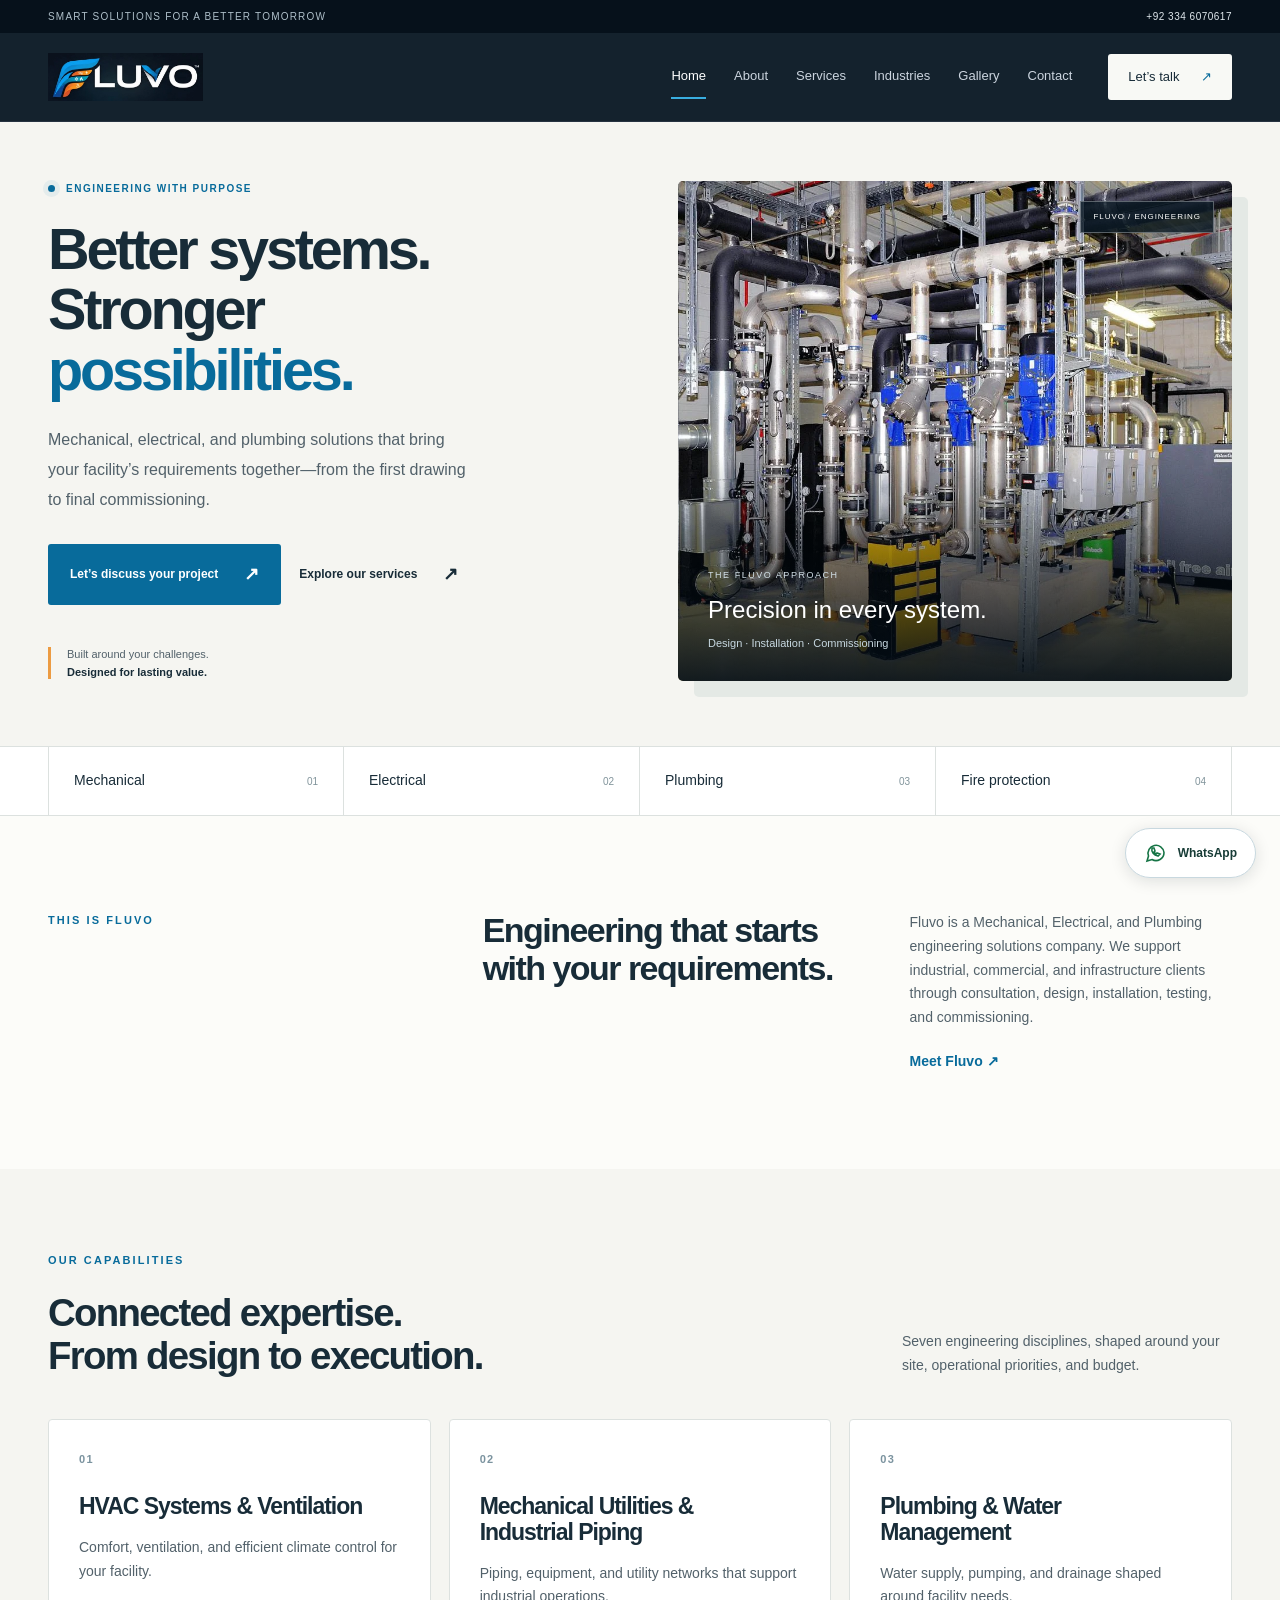
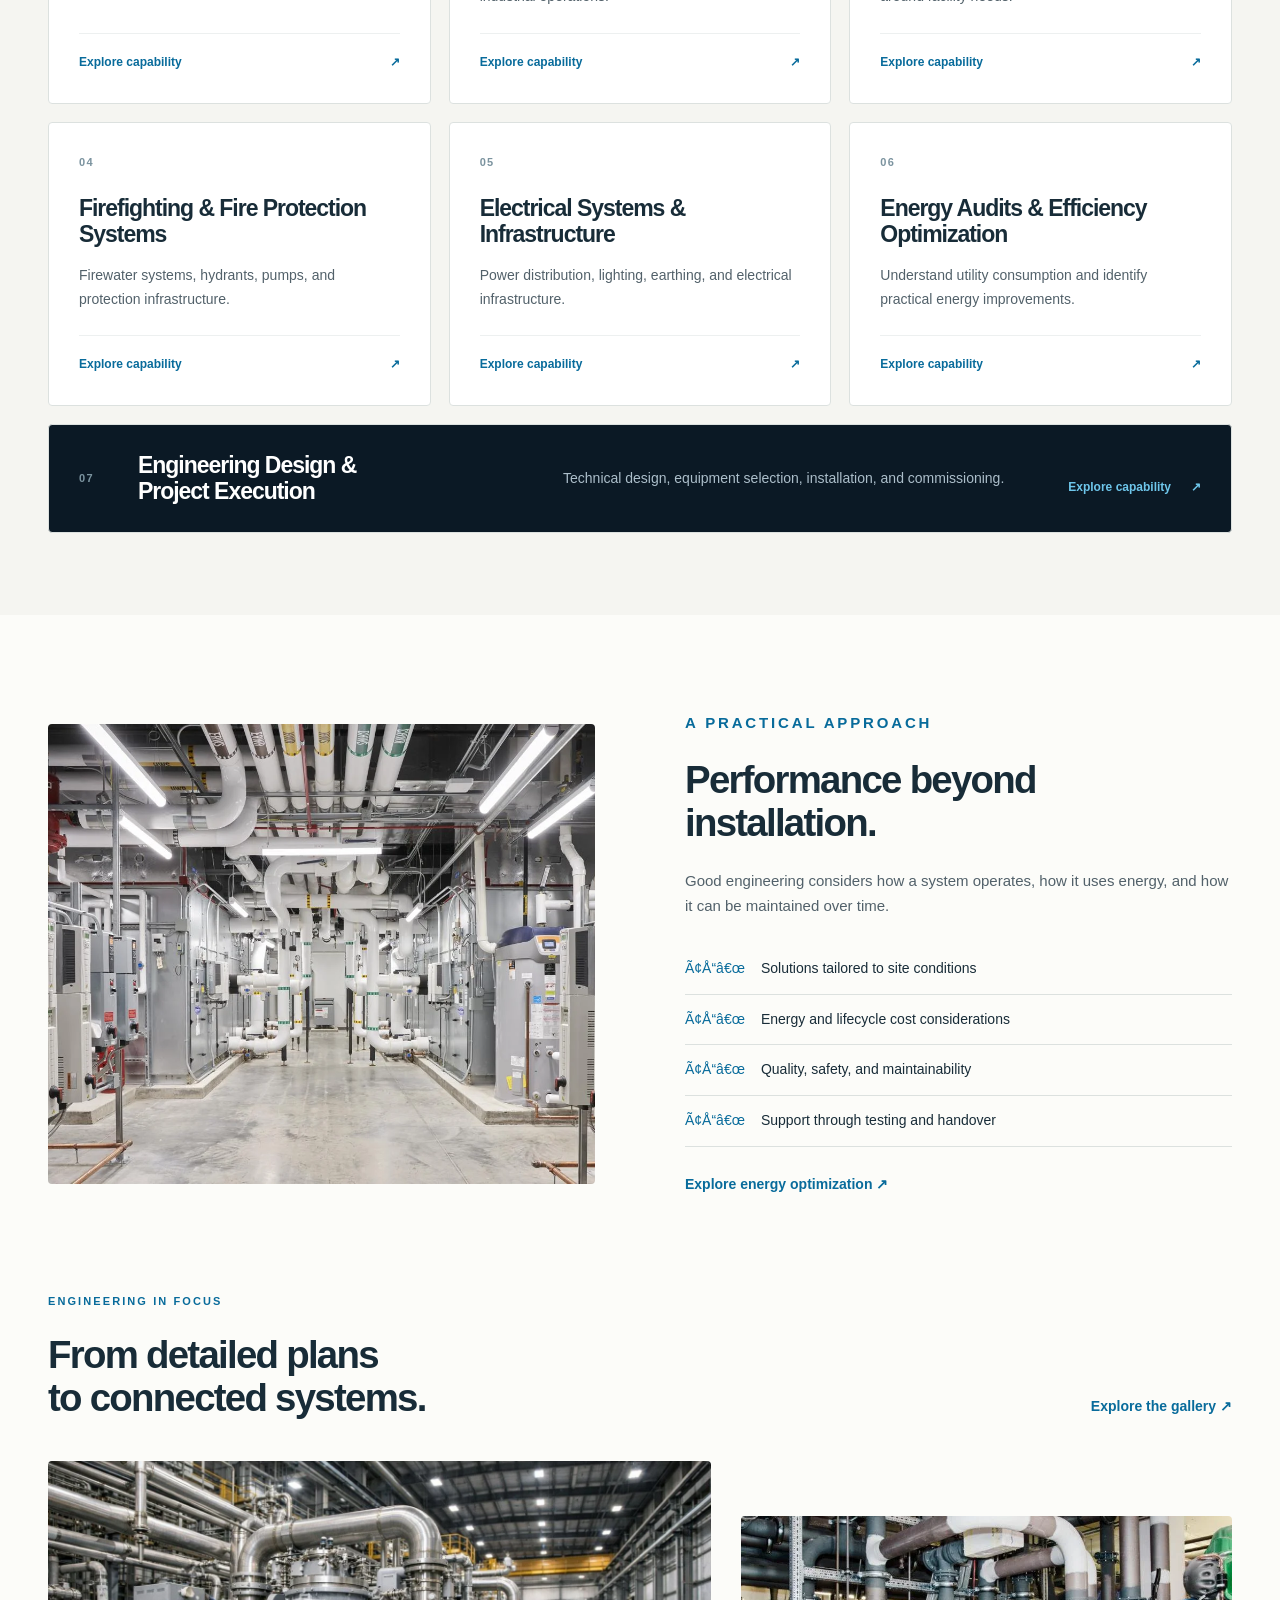
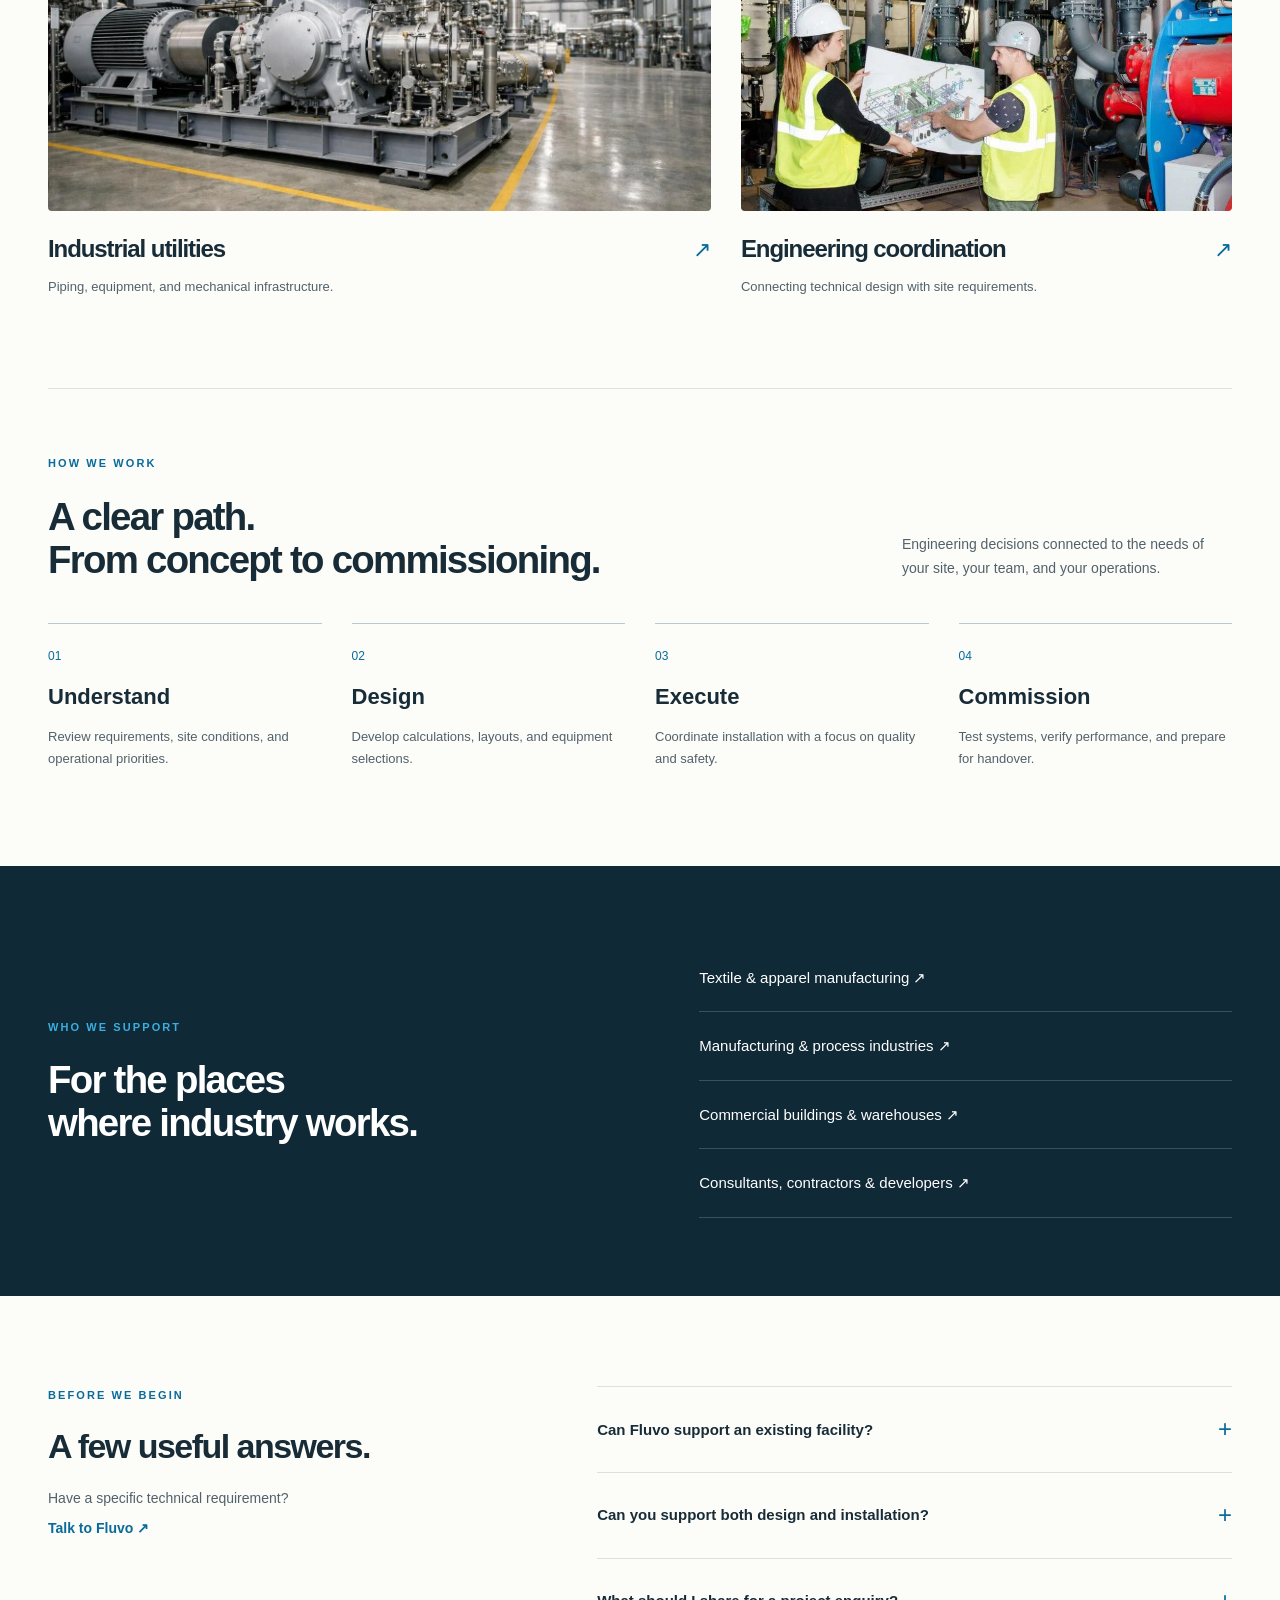
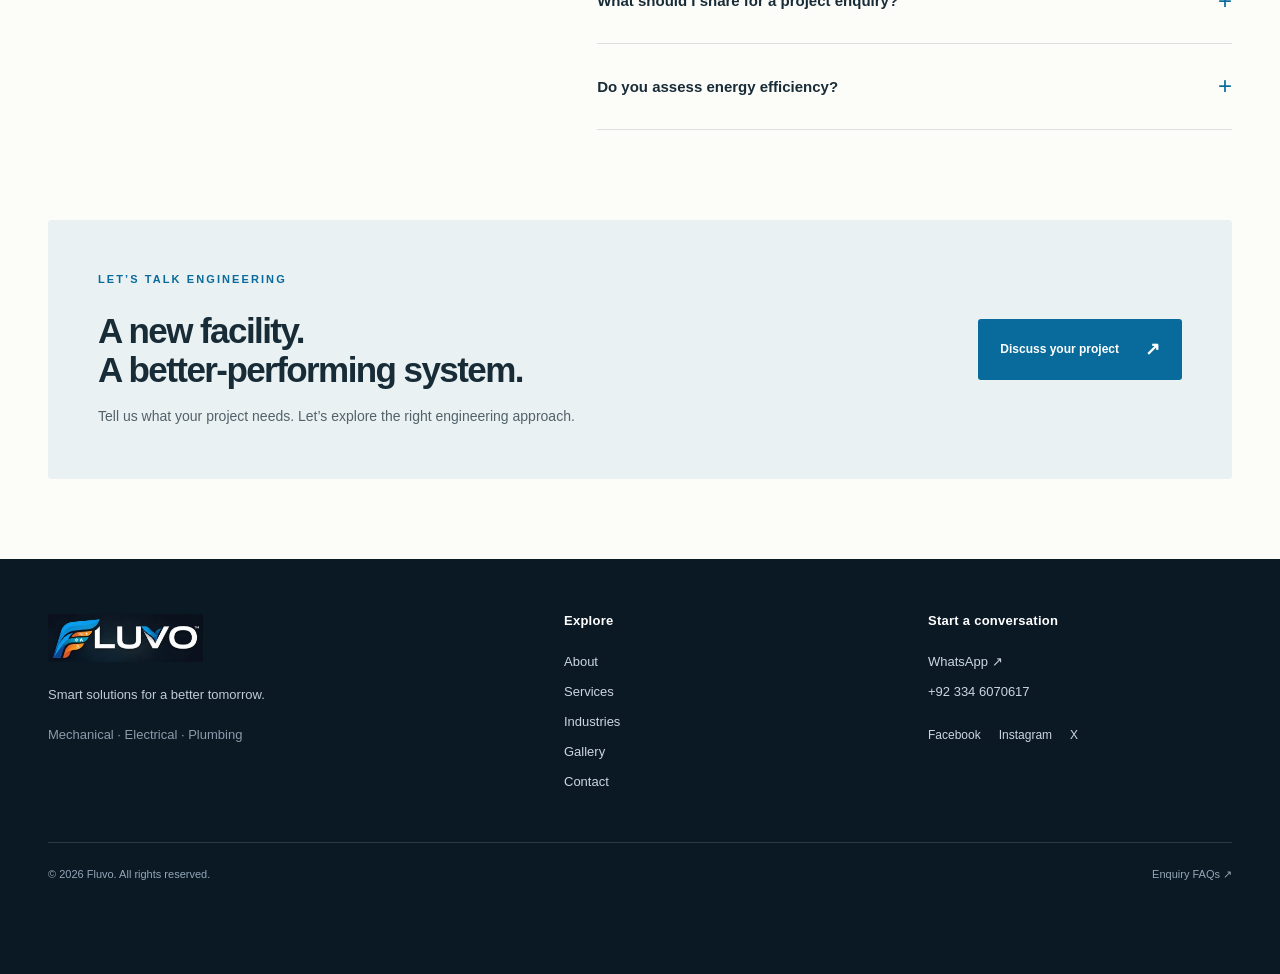
==== index.html @ 6ae291e4 "Add complete responsive Fluvo engineering website" ====
<!doctype html>
<html lang="en"><head><meta charset="utf-8"><meta name="viewport" content="width=device-width, initial-scale=1"><title>Fluvo | MEP Engineering & Energy Solutions</title><meta name="description" content="Fluvo provides HVAC, mechanical, electrical, plumbing, fire protection and energy efficiency engineering for industrial and commercial projects."><meta name="theme-color" content="#091522"><meta property="og:title" content="Fluvo | MEP Engineering & Energy Solutions"><meta property="og:description" content="Fluvo provides HVAC, mechanical, electrical, plumbing, fire protection and energy efficiency engineering for industrial and commercial projects."><meta property="og:type" content="website"><meta property="og:site_name" content="Fluvo"><link rel="icon" href="assets/images/favicon.png"><link rel="stylesheet" href="css/style.css"><link rel="stylesheet" href="css/premium.css"><script src="js/main.js" defer></script></head>
<body><a class="skip" href="#main">Skip to content</a><div class="topline"><div class="wrap"><span>SMART SOLUTIONS FOR A BETTER TOMORROW</span><a href="tel:+923346070617">+92 334 6070617</a></div></div><header class="site-header"><div class="nav-wrap wrap"><a class="brand" href="index.html" aria-label="Fluvo home"><img src="assets/images/fluvo-logo.webp" alt="Fluvo" width="602" height="186"></a><button class="menu-toggle" aria-expanded="false" aria-controls="navigation" hidden>Menu <span aria-hidden="true">☰</span></button><nav id="navigation" aria-label="Main navigation"><a href="index.html" aria-current="page">Home</a><a href="about.html">About</a><a href="services.html">Services</a><a href="industries.html">Industries</a><a href="projects.html">Gallery</a><a href="contact.html">Contact</a></nav><a class="nav-contact" href="https://wa.me/923346070617?text=Hello%20Fluvo%2C%20I%20would%20like%20to%20discuss%20an%20engineering%20project.">Let’s talk <span aria-hidden="true">↗</span></a></div></header>
<main id="main" tabindex="-1">
<section class="hero"><div class="wrap hero-grid"><div class="hero-copy"><p class="eyebrow"><span class="status-dot"></span> ENGINEERING WITH PURPOSE</p><h1>Better systems.<br>Stronger <em>possibilities.</em></h1><p>Mechanical, electrical, and plumbing solutions that bring your facility’s requirements together—from the first drawing to final commissioning.</p><div class="actions"><a class="button " href="contact.html">Let’s discuss your project <span aria-hidden="true">↗</span></a><a class="button secondary" href="services.html">Explore our services <span aria-hidden="true">↗</span></a></div><div class="hero-note"><span class="hero-note-line"></span><p>Built around your challenges.<br><strong>Designed for lasting value.</strong></p></div></div><figure class="hero-image"><img src="assets/images/utility-installation.webp" alt="Mechanical utility installation with insulated piping and equipment" width="1353" height="860" fetchpriority="high"><figcaption><span>THE FLUVO APPROACH</span><strong>Precision in every system.</strong><p>Design · Installation · Commissioning</p></figcaption><div class="image-index" aria-hidden="true">FLUVO / ENGINEERING</div></figure></div></section>
<section class="discipline-strip" aria-label="Core engineering disciplines"><div class="wrap"><span>Mechanical <b>01</b></span><span>Electrical <b>02</b></span><span>Plumbing <b>03</b></span><span>Fire protection <b>04</b></span></div></section>
<section class="intro-section wrap"><p class="eyebrow">THIS IS FLUVO</p><div><h2>Engineering that starts<br>with your requirements.</h2><p>Fluvo is a Mechanical, Electrical, and Plumbing engineering solutions company. We support industrial, commercial, and infrastructure clients through consultation, design, installation, testing, and commissioning.</p><a class="text-link" href="about.html">Meet Fluvo <span aria-hidden="true">↗</span></a></div></section>
<section class="services-section"><div class="wrap"><div class="section-top"><div><p class="eyebrow">OUR CAPABILITIES</p><h2>Connected expertise.<br>From design to execution.</h2></div><p>Seven engineering disciplines, shaped around your site, operational priorities, and budget.</p></div><div class="services-grid"><a class="service-card" href="services.html#service-1"><span class="card-number">01</span><h3>HVAC Systems &amp; Ventilation</h3><p>Comfort, ventilation, and efficient climate control for your facility.</p><span class="card-link">Explore capability <span aria-hidden="true">↗</span></span></a><a class="service-card" href="services.html#service-2"><span class="card-number">02</span><h3>Mechanical Utilities &amp; Industrial Piping</h3><p>Piping, equipment, and utility networks that support industrial operations.</p><span class="card-link">Explore capability <span aria-hidden="true">↗</span></span></a><a class="service-card" href="services.html#service-3"><span class="card-number">03</span><h3>Plumbing &amp; Water Management</h3><p>Water supply, pumping, and drainage shaped around facility needs.</p><span class="card-link">Explore capability <span aria-hidden="true">↗</span></span></a><a class="service-card" href="services.html#service-4"><span class="card-number">04</span><h3>Firefighting &amp; Fire Protection Systems</h3><p>Firewater systems, hydrants, pumps, and protection infrastructure.</p><span class="card-link">Explore capability <span aria-hidden="true">↗</span></span></a><a class="service-card" href="services.html#service-5"><span class="card-number">05</span><h3>Electrical Systems &amp; Infrastructure</h3><p>Power distribution, lighting, earthing, and electrical infrastructure.</p><span class="card-link">Explore capability <span aria-hidden="true">↗</span></span></a><a class="service-card" href="services.html#service-6"><span class="card-number">06</span><h3>Energy Audits &amp; Efficiency Optimization</h3><p>Understand utility consumption and identify practical energy improvements.</p><span class="card-link">Explore capability <span aria-hidden="true">↗</span></span></a><a class="service-card" href="services.html#service-7"><span class="card-number">07</span><h3>Engineering Design &amp; Project Execution</h3><p>Technical design, equipment selection, installation, and commissioning.</p><span class="card-link">Explore capability <span aria-hidden="true">↗</span></span></a></div></div></section>
<section class="split-feature wrap"><img src="assets/images/mechanical-plant.webp" alt="Mechanical plant room with coordinated pipework and utility equipment" width="1293" height="860" loading="lazy"><div><p class="eyebrow">A PRACTICAL APPROACH</p><h2>Performance beyond<br>installation.</h2><p>Good engineering considers how a system operates, how it uses energy, and how it can be maintained over time.</p><ul class="check-list"><li>Solutions tailored to site conditions</li><li>Energy and lifecycle cost considerations</li><li>Quality, safety, and maintainability</li><li>Support through testing and handover</li></ul><a class="text-link" href="services.html#service-6">Explore energy optimization ↗</a></div></section>
<section class="gallery-preview wrap"><div class="section-top"><div><p class="eyebrow">ENGINEERING IN FOCUS</p><h2>From detailed plans<br>to connected systems.</h2></div><a class="text-link" href="projects.html">Explore the gallery ↗</a></div><div class="preview-pair"><a href="projects.html"><img src="assets/images/industrial-piping.webp" alt="Industrial piping and plant equipment" width="1376" height="860" loading="lazy"><div><h3>Industrial utilities</h3><span aria-hidden="true">↗</span></div><p>Piping, equipment, and mechanical infrastructure.</p></a><a href="projects.html"><img src="assets/images/engineering-coordination.webp" alt="Engineering drawing review alongside mechanical systems" width="768" height="576" loading="lazy"><div><h3>Engineering coordination</h3><span aria-hidden="true">↗</span></div><p>Connecting technical design with site requirements.</p></a></div></section><section class="process wrap"><div class="section-top"><div><p class="eyebrow">HOW WE WORK</p><h2>A clear path.<br>From concept to commissioning.</h2></div><p>Engineering decisions connected to the needs of your site, your team, and your operations.</p></div><ol><li><strong>Understand</strong><span>Review requirements, site conditions, and operational priorities.</span></li><li><strong>Design</strong><span>Develop calculations, layouts, and equipment selections.</span></li><li><strong>Execute</strong><span>Coordinate installation with a focus on quality and safety.</span></li><li><strong>Commission</strong><span>Test systems, verify performance, and prepare for handover.</span></li></ol></section><section class="industry-band"><div class="wrap section-top"><div><p class="eyebrow">WHO WE SUPPORT</p><h2>For the places<br>where industry works.</h2></div><div class="industry-links"><a href="industries.html#textile">Textile &amp; apparel manufacturing ↗</a><a href="industries.html#manufacturing">Manufacturing &amp; process industries ↗</a><a href="industries.html#commercial">Commercial buildings &amp; warehouses ↗</a><a href="industries.html#partners">Consultants, contractors &amp; developers ↗</a></div></div></section><section class="faq wrap" id="faq"><div><p class="eyebrow">BEFORE WE BEGIN</p><h2>A few useful answers.</h2><p>Have a specific technical requirement?<br><a class="text-link" href="https://wa.me/923346070617?text=Hello%20Fluvo%2C%20I%20would%20like%20to%20discuss%20an%20engineering%20project.">Talk to Fluvo ↗</a></p></div><div class="faq-items"><details><summary>Can Fluvo support an existing facility?<span aria-hidden="true">+</span></summary><p>Yes. Our service scope includes system upgrades, retrofits, troubleshooting, preventive maintenance, and energy performance assessments.</p></details><details><summary>Can you support both design and installation?<span aria-hidden="true">+</span></summary><p>Fluvo provides support from engineering design and equipment selection through installation, testing, commissioning, and handover. The agreed scope depends on your project requirements.</p></details><details><summary>What should I share for a project enquiry?<span aria-hidden="true">+</span></summary><p>Please share your company name, project location, facility type, required services, and intended timeline. Available drawings or a scope of work help us understand the requirement.</p></details><details><summary>Do you assess energy efficiency?<span aria-hidden="true">+</span></summary><p>Yes. Our services include energy audits, utility consumption analysis, HVAC and chiller assessments, compressed-air optimization, and technical feasibility analysis.</p></details></div></section><section class="cta wrap"><div><p class="eyebrow">LET’S TALK ENGINEERING</p><h2>A new facility.<br>A better-performing system.</h2><p>Tell us what your project needs. Let’s explore the right engineering approach.</p></div><a class="button " href="contact.html">Discuss your project <span aria-hidden="true">↗</span></a></section></main><footer><div class="wrap footer-grid"><div><a class="brand footer-brand" href="index.html"><img src="assets/images/fluvo-logo.webp" alt="Fluvo home" width="602" height="186" loading="lazy"></a><p>Smart solutions for a better tomorrow.</p><p class="muted">Mechanical · Electrical · Plumbing</p></div><div><h2>Explore</h2><a href="about.html">About</a><a href="services.html">Services</a><a href="industries.html">Industries</a><a href="projects.html">Gallery</a><a href="contact.html">Contact</a></div><div><h2>Start a conversation</h2><a href="https://wa.me/923346070617?text=Hello%20Fluvo%2C%20I%20would%20like%20to%20discuss%20an%20engineering%20project.">WhatsApp ↗</a><a href="tel:+923346070617">+92 334 6070617</a><div class="socials"><a href="https://www.facebook.com/share/1EuFLb1oGB/">Facebook</a><a href="https://www.instagram.com/fluvo.pk/">Instagram</a><a href="https://x.com/FLUVO92">X</a></div></div></div><div class="wrap footer-bottom"><span>© <span data-year>2026</span> Fluvo. All rights reserved.</span><a href="contact.html#faq">Enquiry FAQs ↗</a></div></footer><a class="whatsapp" href="https://wa.me/923346070617?text=Hello%20Fluvo%2C%20I%20would%20like%20to%20discuss%20an%20engineering%20project." aria-label="Discuss your project with Fluvo on WhatsApp"><svg viewBox="0 0 24 24" aria-hidden="true"><path d="M20 11.5a8 8 0 0 1-12 7L3 20l1.5-5A8 8 0 1 1 20 11.5Z"/><path d="M8 7c-1 4 2 7 6 8l2-2-3-1-1 1-2-2 1-1-1-3Z"/></svg><span>WhatsApp</span></a></body></html>
---- css/style.css ----
:root{
  --navy:#091522;
  --ink:#152c3e;
  --blue:#0879b4;
  --cyan:#32b5eb;
  --orange:#f69b27;
  --paper:#f3f5f5;
  --line:#d7dfe3;
  --muted:#526575;
  --white:#fff
}
*{
  box-sizing:border-box
}
html{
  scroll-behavior:smooth;
  scroll-padding-top:110px
}
body{
  margin:0;
  font-family:Arial,Helvetica,sans-serif;
  color:var(--ink);
  background:white;
  font-size:16px;
  line-height:1.7
}
a{
  color:inherit;
  text-decoration:none
}
img{
  display:block;
  max-width:100%;
  height:auto
}
button{
  font:inherit
}
h1,h2,h3,p,figure{
  margin:0
}
h1,h2,h3{
  line-height:1.12;
  letter-spacing:-.035em
}
h1{
  font-size:clamp(40px,4.5vw,66px);
  font-weight:600
}
h2{
  font-size:clamp(28px,3vw,42px);
  font-weight:600
}
h3{
  font-size:23px
}
p+p{
  margin-top:18px
}
p{
  color:var(--muted)
}
.wrap{
  width:min(1240px,calc(100% - 96px));
  margin-inline:auto
}
.eyebrow{
  font-size:11px;
  letter-spacing:.19em;
  font-weight:700;
  color:var(--blue);
  margin-bottom:22px
}
.site-header{
  background:var(--navy);
  position:sticky;
  top:0;
  z-index:10;
  border-bottom:1px solid #263341
}
.nav-wrap{
  height:94px;
  display:flex;
  align-items:center;
  gap:36px
}
.brand{
  width:164px;
  flex-shrink:0
}
.brand img{
  width:100%;
  height:auto
}
.site-header nav{
  display:flex;
  gap:28px;
  margin-left:auto
}
.site-header nav a{
  font-size:13px;
  color:#ccd5df;
  padding:10px 0;
  border-bottom:2px solid transparent
}
.site-header nav a:hover,.site-header nav a[aria-current]{
  color:#fff;
  border-bottom-color:var(--cyan)
}
.nav-contact{
  font-size:13px;
  color:#fff;
  border:1px solid #56606c;
  padding:10px 17px
}
.nav-contact span{
  color:var(--orange);
  margin-left:18px
}
.menu-toggle{
  display:none
}
.hero{
  background:var(--navy);
  color:#fff;
  padding:44px 0 48px
}
.hero-grid{
  display:grid;
  grid-template-columns:1.05fr 1fr;
  gap:55px;
  align-items:center
}
.hero .eyebrow{
  color:var(--cyan)
}
.hero h1 em{
  font-style:normal;
  color:var(--cyan)
}
.hero-copy>p:not(.eyebrow){
  color:#becbd5;
  margin-top:26px;
  max-width:480px;
  font-size:17px
}
.hero-image{
  height:535px;
  position:relative;
  overflow:hidden
}
.hero-image>img{
  width:100%;
  height:100%;
  object-fit:cover
}
.hero-image:after{
  content:'';
  position:absolute;
  inset:45% 0 0;
  background:linear-gradient(transparent,rgba(3,13,22,.9))
}
.hero-image figcaption{
  position:absolute;
  bottom:30px;
  left:30px;
  z-index:1;
  border-left:3px solid var(--orange);
  padding-left:20px
}
.hero-image figcaption span{
  display:block;
  font-size:10px;
  letter-spacing:.14em;
  color:#d2dfe7;
  margin-bottom:12px
}
.hero-image figcaption strong{
  display:block;
  font-size:25px;
  line-height:1.25;
  font-weight:500
}
.actions{
  display:flex;
  gap:12px;
  flex-wrap:wrap;
  margin-top:32px
}
.button{
  display:inline-flex;
  justify-content:space-between;
  align-items:center;
  gap:26px;
  background:var(--blue);
  color:#fff;
  font-size:13px;
  font-weight:700;
  padding:15px 21px;
  min-height:49px
}
.button:hover{
  background:#005f91
}
.button span{
  font-size:18px
}
.button.secondary{
  background:transparent;
  border:1px solid #5e6b78;
  color:#e7edf1
}
.button.secondary:hover{
  background:#243442
}
.hero-sectors{
  margin-top:36px;
  font-size:10px;
  letter-spacing:.12em;
  color:#abbcc9
}
.hero-sectors span{
  padding:0 13px;
  color:var(--orange)
}
.intro-section{
  display:grid;
  grid-template-columns:1fr 2fr;
  padding:90px 0;
  gap:60px
}
.intro-section h2{
  margin-bottom:24px
}
.intro-section p:not(.eyebrow){
  max-width:650px
}
.text-link{
  display:inline-block;
  font-weight:700;
  color:var(--blue);
  font-size:14px;
  margin-top:26px
}
.text-link:hover{
  text-decoration:underline
}
.services-section,.values-section{
  background:var(--paper);
  padding:80px 0
}
.section-top{
  display:flex;
  justify-content:space-between;
  gap:70px;
  align-items:end;
  margin-bottom:42px
}
.section-top>p{
  max-width:330px
}
.services-grid{
  display:grid;
  grid-template-columns:repeat(3,1fr);
  gap:1px;
  background:var(--line);
  border:1px solid var(--line)
}
.service-card{
  display:flex;
  flex-direction:column;
  background:#fff;
  padding:30px;
  transition:background .15s
}
.service-card:hover{
  background:#eaf4f9
}
.card-number{
  font-size:12px;
  color:var(--blue);
  font-weight:bold;
  letter-spacing:.12em;
  display:block;
  margin-bottom:28px
}
.service-card h3{
  max-width:290px;
  margin-bottom:16px
}
.service-card p{
  font-size:14px;
  line-height:1.7;
  margin-bottom:24px
}
.card-link{
  display:flex;
  justify-content:space-between;
  font-size:12px;
  color:var(--blue);
  font-weight:700;
  margin-top:auto
}
.service-card:last-child{
  grid-column:span 3;
  display:grid;
  grid-template-columns:40px 1fr 1.3fr auto;
  gap:24px;
  align-items:center
}
.service-card:last-child>*{
  margin:0
}
.split-feature{
  display:grid;
  grid-template-columns:1fr 1fr;
  gap:75px;
  align-items:center;
  padding:90px 0
}
.split-feature>img{
  width:100%;
  height:460px;
  object-fit:cover
}
.split-feature h2{
  margin-bottom:24px
}
.check-list{
  padding:0;
  list-style:none;
  margin:25px 0 0
}
.check-list li{
  border-bottom:1px solid var(--line);
  padding:10px 0;
  font-size:14px
}
.check-list li:before{
  content:'Ã¢Å“â€œ';
  color:var(--blue);
  margin-right:16px
}
.industry-band{
  padding:70px 0;
  background:#112939;
  color:white
}
.industry-band .eyebrow{
  color:var(--cyan)
}
.industry-band .section-top{
  margin-bottom:0;
  align-items:center
}
.industry-links{
  min-width:45%;
  display:grid
}
.industry-links a{
  padding:17px 0;
  border-bottom:1px solid #3d505e;
  font-size:15px
}
.industry-links a:hover{
  color:var(--cyan)
}
.cta{
  margin-top:80px;
  margin-bottom:80px;
  padding:42px 48px;
  background:#eef5f8;
  border-left:4px solid var(--blue);
  display:flex;
  gap:50px;
  align-items:center;
  justify-content:space-between
}
.cta h2{
  font-size:32px;
  margin-bottom:16px
}
.cta p:not(.eyebrow){
  font-size:14px;
  max-width:550px
}
.cta .button{
  flex-shrink:0
}
footer{
  background:var(--navy);
  padding-top:55px;
  color:#ccd6df
}
.footer-grid{
  display:grid;
  grid-template-columns:1.5fr 1fr 1fr;
  gap:60px;
  padding-bottom:45px
}
.footer-brand{
  display:block;
  margin-bottom:22px
}
.footer-grid p{
  font-size:13px;
  color:#c0cbd5
}
.footer-grid .muted{
  color:#8b9baa
}
.footer-grid h2{
  font-size:13px;
  letter-spacing:.02em;
  margin-bottom:18px;
  color:#fff
}
.footer-grid>div>a:not(.brand){
  display:block;
  font-size:13px;
  padding:4px 0
}
.socials{
  display:flex;
  gap:18px;
  flex-wrap:wrap;
  margin-top:18px;
  font-size:12px
}
footer a:hover{
  color:var(--cyan)
}
.footer-bottom{
  display:flex;
  justify-content:space-between;
  gap:20px;
  border-top:1px solid #2c3a47;
  padding:22px 0 90px;
  font-size:11px;
  color:#94a6b6
}
.whatsapp{
  position:fixed;
  bottom:22px;
  right:24px;
  display:flex;
  align-items:center;
  gap:10px;
  background:#fff;
  border:1px solid #c8d8df;
  color:#173c36;
  padding:10px 16px;
  box-shadow:0 3px 16px #09152220;
  font-size:12px;
  font-weight:bold;
  z-index:9
}
.whatsapp svg{
  width:24px;
  height:24px;
  fill:none;
  stroke:#167445;
  stroke-width:1.6
}
.whatsapp:hover{
  background:#eaf5ee
}
.page-heading{
  padding:65px 0 55px;
  border-bottom:1px solid var(--line)
}
.page-heading .intro{
  font-size:18px;
  max-width:640px;
  margin-top:25px
}
.two-columns{
  display:grid;
  grid-template-columns:1fr 1fr;
  gap:90px
}
.two-columns h2{
  margin-bottom:25px
}
.leadership{
  display:grid;
  grid-template-columns:1fr 1fr;
  gap:75px;
  padding:90px 0 10px
}
.role{
  color:var(--blue);
  margin-top:16px
}
.service-jump{
  display:flex;
  flex-wrap:wrap;
  gap:10px;
  padding:30px 0
}
.service-jump a{
  font-size:12px;
  background:var(--paper);
  border:1px solid var(--line);
  padding:8px 13px
}
.service-jump a:hover{
  background:#dcecf4
}
.service-detail{
  display:grid;
  grid-template-columns:1fr 1fr;
  gap:90px;
  padding:55px 0;
  border-bottom:1px solid var(--line)
}
.service-detail h2{
  font-size:32px;
  margin-bottom:22px
}
.service-detail ul{
  padding-left:20px;
  margin:0;
  color:var(--muted);
  font-size:15px
}
.service-detail li{
  padding:6px 0
}
.service-detail li::marker{
  color:var(--blue)
}
.process{
  padding:70px 0 0
}
.process ol{
  display:grid;
  grid-template-columns:repeat(4,1fr);
  padding:0;
  list-style:none;
  gap:30px;
  counter-reset:step;
  margin-top:35px
}
.process li{
  counter-increment:step;
  border-top:2px solid var(--blue);
  padding-top:20px
}
.process li:before{
  content:'0' counter(step);
  display:block;
  color:var(--blue);
  font-size:12px;
  margin-bottom:12px
}
.process strong,.process span{
  display:block
}
.process span{
  font-size:14px;
  color:var(--muted);
  margin-top:10px
}
.industries-list article{
  display:grid;
  grid-template-columns:80px 1fr;
  border-bottom:1px solid var(--line);
  padding:50px 0;
  max-width:950px
}
.industries-list h2{
  font-size:32px
}
.industry-summary{
  font-size:20px;
  color:var(--ink);
  margin-top:20px
}
.gallery{
  display:grid;
  grid-template-columns:1fr 1fr;
  gap:48px 30px;
  padding-top:50px
}
.gallery figure>a{
  display:block;
  position:relative;
  overflow:hidden
}
.gallery img{
  aspect-ratio:1.5;
  object-fit:cover;
  width:100%;
  transition:transform .25s
}
.gallery a:hover img{
  transform:scale(1.025)
}
.image-open{
  position:absolute;
  bottom:12px;
  right:12px;
  background:var(--navy);
  color:#fff;
  font-size:11px;
  padding:7px 12px
}
.gallery h2{
  font-size:23px;
  margin-top:22px
}
.gallery p{
  font-size:14px;
  margin-top:10px
}
.contact-grid{
  display:grid;
  grid-template-columns:1fr 1fr;
  gap:75px;
  padding:55px 0 75px
}
.contact-card{
  background:var(--paper);
  border-top:3px solid var(--blue);
  padding:40px
}
.contact-card h2{
  font-size:32px;
  margin-bottom:22px
}
.phone{
  display:block;
  font-size:clamp(22px,2.5vw,32px);
  font-weight:600;
  margin:25px 0;
  color:var(--ink)
}
.contact-card .text-link{
  display:block;
  width:fit-content
}
.enquiry-guide{
  padding:30px 0
}
.enquiry-guide h2{
  font-size:30px;
  margin-bottom:20px
}
.enquiry-guide ol{
  padding-left:22px
}
.enquiry-guide li{
  padding:9px 0;
  color:var(--muted)
}
.small{
  font-size:13px
}
.social-section{
  padding-bottom:85px
}
.social-section>div{
  display:flex;
  gap:35px;
  margin-top:25px;
  color:var(--blue)
}
.skip{
  position:fixed;
  top:-80px;
  left:15px;
  z-index:20;
  background:white;
  color:var(--ink);
  padding:12px
}
.skip:focus{
  top:10px
}
:focus-visible{
  outline:3px solid #e29317;
  outline-offset:5px
}
section[id],article[id]{
  scroll-margin-top:110px
}
@media(min-width:1600px){
  .hero-grid{
    gap:70px
  }
  .hero-image{
    height:570px
  }
}
@media(max-width:1100px){
  .wrap{
    width:calc(100% - 56px)
  }
  .nav-wrap{
    gap:22px
  }
  .site-header nav{
    gap:18px
  }
  .hero-grid{
    gap:30px
  }
  .hero-image{
    height:500px
  }
  .hero h1{
    font-size:50px
  }
  .hero-sectors{
    font-size:9px;
    letter-spacing:.06em
  }
  .split-feature{
    gap:40px
  }
  .service-card{
    padding:25px
  }
  .service-card:last-child{
    grid-template-columns:30px 1fr 1fr
  }
  .service-card:last-child .card-link{
    grid-column:2
  }
  .contact-grid{
    gap:35px
  }
}
@media(max-width:900px){
  .nav-wrap{
    height:auto;
    min-height:80px;
    flex-wrap:wrap;
    gap:15px;
    padding-block:15px
  }
  .brand{
    width:145px
  }
  .nav-contact{
    margin-left:auto
  }
  .js .menu-toggle{
    display:block;
    order:3;
    color:white;
    background:transparent;
    border:1px solid #5e6b78;
    padding:7px 12px;
    font-size:13px
  }
  .site-header nav{
    order:4;
    width:100%;
    flex-wrap:wrap;
    margin:0;
    gap:15px 25px
  }
  .js .site-header nav{
    display:none
  }
  .js .site-header nav.is-open{
    display:flex
  }
  .hero h1{
    font-size:43px
  }
  .hero-image{
    height:450px
  }
  .hero-copy>p:not(.eyebrow){
    font-size:15px
  }
  .hero .actions{
    flex-direction:column;
    align-items:start
  }
  .hero-sectors{
    line-height:2
  }
  .hero-sectors span{
    padding:0 5px
  }
  .services-grid{
    grid-template-columns:1fr 1fr
  }
  .service-card:last-child{
    grid-column:span 2;
    display:flex;
    align-items:start;
    gap:18px
  }
  .service-card:last-child h3{
    max-width:none
  }
  .intro-section{
    grid-template-columns:1fr;
    gap:10px
  }
  .section-top{
    gap:35px
  }
  .section-top>p{
    max-width:260px
  }
  .split-feature{
    gap:30px
  }
  .split-feature>img{
    height:420px
  }
  .two-columns{
    gap:40px
  }
  .service-detail{
    gap:45px
  }
  .cta{
    padding:35px;
    gap:25px
  }
  .footer-grid{
    gap:35px
  }
  .industry-links{
    min-width:50%
  }
  .contact-card{
    padding:28px
  }
}
@media(max-width:640px){
  .wrap{
    width:calc(100% - 40px)
  }
  .nav-contact{
    font-size:11px;
    padding:7px 10px
  }
  .nav-contact span{
    margin-left:7px
  }
  .brand{
    width:125px
  }
  .nav-wrap{
    gap:10px
  }
  .hero{
    padding:34px 0
  }
  .hero-grid{
    grid-template-columns:1fr;
    gap:30px
  }
  .hero h1{
    font-size:46px
  }
  .hero .actions{
    flex-direction:row
  }
  .hero .button{
    font-size:12px;
    padding:12px 14px;
    gap:12px
  }
  .hero-image{
    height:330px
  }
  .hero-copy>p:not(.eyebrow){
    font-size:16px
  }
  .hero-sectors{
    margin-top:25px;
    font-size:9px;
    letter-spacing:.1em
  }
  .eyebrow{
    margin-bottom:17px
  }
  .intro-section,.split-feature{
    padding:55px 0
  }
  .services-section,.values-section{
    padding:50px 0
  }
  .section-top{
    display:block
  }
  .section-top>p{
    max-width:none;
    margin-top:22px
  }
  .services-grid{
    grid-template-columns:1fr
  }
  .service-card:last-child{
    grid-column:auto
  }
  .service-card{
    padding:25px
  }
  .card-number{
    margin-bottom:18px
  }
  .split-feature,.two-columns,.leadership,.service-detail,.contact-grid{
    grid-template-columns:1fr
  }
  .split-feature>img{
    height:310px
  }
  .split-feature{
    gap:30px
  }
  .industry-band{
    padding:50px 0
  }
  .industry-links{
    margin-top:30px
  }
  .industry-links a{
    font-size:14px
  }
  .cta{
    margin-top:50px;
    margin-bottom:50px;
    padding:28px;
    display:block
  }
  .cta h2{
    font-size:29px
  }
  .cta .button{
    margin-top:25px
  }
  .footer-grid{
    grid-template-columns:1fr 1fr;
    gap:32px 20px
  }
  .footer-grid>div:first-child{
    grid-column:span 2
  }
  .footer-bottom{
    display:block
  }
  .footer-bottom>span{
    display:block;
    margin-bottom:8px
  }
  .whatsapp{
    bottom:14px;
    right:14px;
    padding:9px 12px
  }
  .page-heading{
    padding:45px 0 35px
  }
  .page-heading h1{
    font-size:40px
  }
  .page-heading .intro{
    font-size:17px
  }
  .leadership{
    gap:25px;
    padding:55px 0 0
  }
  .two-columns{
    gap:40px
  }
  .service-detail{
    gap:20px;
    padding:35px 0
  }
  .service-detail h2{
    font-size:29px
  }
  .process{
    padding-top:50px
  }
  .process ol{
    grid-template-columns:1fr 1fr;
    gap:25px
  }
  .industries-list article{
    grid-template-columns:1fr;
    padding:35px 0
  }
  .industries-list h2{
    font-size:28px
  }
  .industry-summary{
    font-size:18px
  }
  .gallery{
    grid-template-columns:1fr;
    padding-top:35px;
    gap:35px
  }
  .contact-grid{
    gap:20px;
    padding:35px 0
  }
  .contact-card{
    padding:26px
  }
  .social-section{
    padding-bottom:50px
  }
  .social-section>div{
    gap:25px;
    font-size:14px
  }
  .enquiry-guide{
    padding:20px 0
  }
  .service-jump{
    gap:8px
  }
  .service-jump a{
    font-size:11px
  }
  h2{
    font-size:30px
  }
}
@media(prefers-reduced-motion:reduce){
  html{
    scroll-behavior:auto
  }
  *,*:before,*:after{
    transition:none!important;
    animation:none!important
  }
}
@media print{
  .site-header,.whatsapp,.cta,footer,.menu-toggle{
    display:none
  }
  body{
    color:#000;
    background:#fff
  }
  .wrap{
    width:100%
  }
  .hero{
    background:white;
    color:black
  }
  .hero p{
    color:black!important
  }
  a{
    color:inherit
  }
  .service-detail,.gallery figure{
    break-inside:avoid
  }
}
---- css/premium.css ----
/* Fluvo visual system: warm paper, precise blue accents, generous spacing. */
:root {
  --navy: #0b1925;
  --ink: #182c38;
  --blue: #086b9b;
  --cyan: #39aee0;
  --paper: #f5f5f1;
  --line: #dce1df;
  --muted: #52616a;
}
body { background: #fcfcf9; font-family: 'Segoe UI', Arial, sans-serif; }
h1, h2, h3 { font-weight: 550; letter-spacing: -.045em; }
.wrap { width: min(1240px, calc(100% - 96px)); }
.topline { background: #06111b; color: #aebfc9; font-size: 10px; letter-spacing: .12em; }
.topline .wrap { display: flex; justify-content: space-between; padding-block: 8px; }
.topline a { color: #e0e8ed; letter-spacing: .05em; }
.site-header { background: #0b1925f5; backdrop-filter: blur(15px); }
.nav-wrap { height: 88px; }
.brand { width: 155px; }
.site-header nav a { font-size: 13px; }
.nav-contact { background: #f8f9f5; color: var(--ink); border: 0; border-radius: 3px; padding: 12px 20px; }
.nav-contact span { color: var(--blue); }
.hero { background: var(--paper); color: var(--ink); padding: 58px 0 64px; }
.hero-grid { grid-template-columns: 1.02fr 1fr; gap: 65px; }
.hero h1 { font-size: clamp(42px, 4.5vw, 65px); line-height: 1.05; letter-spacing: -.055em; }
.hero h1 em { color: var(--blue); display: block; }
.hero .eyebrow { color: var(--blue); font-size: 10px; letter-spacing: .15em; display: flex; align-items: center; gap: 11px; }
.status-dot { width: 7px; height: 7px; border-radius: 50%; background: var(--blue); box-shadow: 0 0 0 5px #0879b411; }
.hero-copy>p:not(.eyebrow) { color: var(--muted); font-size: 16px; line-height: 1.85; max-width: 430px; margin-top: 25px; }
.hero .actions { gap: 18px; align-items: center; margin-top: 30px; }
.button { padding: 15px 22px; border-radius: 3px; font-size: 12px; transition: background .2s, transform .2s, box-shadow .2s; }
.button:hover { transform: translateY(-2px); box-shadow: 0 6px 20px #086b9b20; }
.button.secondary { padding-inline: 0; border: 0; background: transparent; color: var(--ink); box-shadow: none; }
.button.secondary:hover { color: var(--blue); background: transparent; }
.hero-note { display: flex; align-items: center; gap: 16px; margin-top: 40px; }
.hero-note p { font-size: 11px; line-height: 1.7; }
.hero-note strong { color: var(--ink); font-weight: 600; }
.hero-note-line { height: 32px; width: 3px; background: #ec9b42; }
.hero-image { height: 500px; border-radius: 5px; box-shadow: 16px 16px 0 #e4e9e5; }
.hero-image>img { object-position: 50% center; }
.hero-image:after { inset: 55% 0 0; }
.hero-image figcaption { border: 0; padding: 0; bottom: 28px; color: white; }
.hero-image figcaption span { font-size: 9px; letter-spacing: .17em; }
.hero-image figcaption strong { font-size: 24px; }
.hero-image figcaption p { color: #c7d8e1; font-size: 11px; margin-top: 9px; }
.image-index { position: absolute; right: 18px; top: 20px; background: #0b1925cc; border: 1px solid #ffffff50; color: white; font-size: 8px; padding: 8px 12px; letter-spacing: .12em; }
.discipline-strip { border-block: 1px solid var(--line); background: #fff; }
.discipline-strip .wrap { display: grid; grid-template-columns: repeat(4,1fr); }
.discipline-strip span { display: flex; align-items: center; justify-content: space-between; padding: 22px 25px; border-right: 1px solid var(--line); font-size: 14px; }
.discipline-strip span:first-child { border-left: 1px solid var(--line); }
.discipline-strip b { font-size: 10px; color: #81949b; font-weight: 400; }
.intro-section { padding-block: 95px; grid-template-columns: 1fr 2fr; }
.intro-section>div { display: grid; grid-template-columns: 1.2fr 1fr; gap: 0 40px; }
.intro-section h2 { font-size: 34px; margin: 0; }
.intro-section p:not(.eyebrow) { font-size: 14px; }
.intro-section .text-link { grid-column: 2; margin-top: 20px; }
.services-section { padding-block: 82px; }
.section-top h2 { font-size: clamp(29px,3vw,40px); }
.section-top>p { font-size: 14px; }
.services-grid { border: 0; background: transparent; gap: 18px; }
.service-card { border: 1px solid var(--line); border-radius: 4px; padding: 30px; min-height: 280px; transition: transform .25s, box-shadow .25s, border-color .25s; }
.service-card:hover { transform: translateY(-5px); border-color: #8fbace; box-shadow: 0 12px 32px #102c3810; background: #fff; }
.service-card h3 { font-size: 23px; font-weight: 550; }
.service-card p { font-size: 14px; }
.card-number { font-size: 11px; margin-bottom: 25px; color: #7b939f; }
.card-link { padding-top: 18px; border-top: 1px solid #edf0f0; }
.service-card:last-child { min-height: auto; background: var(--navy); color: white; grid-template-columns: 35px 1fr 1.2fr auto; padding-block: 28px; }
.service-card:last-child p { color: #acbeca; }
.service-card:last-child .card-link { color: #6ec6eb; border: 0; gap: 20px; }
.split-feature { gap: 90px; padding-block: 95px; }
.split-feature>img { border-radius: 4px; }
.split-feature p { font-size: 15px; }
.check-list li { padding-block: 13px; }
.gallery-preview { padding-bottom: 90px; }
.preview-pair { display: grid; grid-template-columns: 1.35fr 1fr; gap: 30px; align-items: start; }
.preview-pair>a { display: block; }
.preview-pair img { width: 100%; height: 350px; object-fit: cover; border-radius: 4px; transition: filter .3s; }
.preview-pair>a:nth-child(2) { margin-top: 55px; }
.preview-pair>a:nth-child(2) img { height: 295px; }
.preview-pair>a:hover img { filter: brightness(1.08); }
.preview-pair a>div { display: flex; justify-content: space-between; align-items: center; margin-top: 20px; }
.preview-pair h3 { font-size: 24px; }
.preview-pair p { font-size: 13px; margin-top: 8px; }
.preview-pair a>div>span { font-size: 22px; color: var(--blue); }
.process { padding: 65px 0 80px; border-top: 1px solid var(--line); }
.process li { border-top: 1px solid #b9c8cc; padding-top: 22px; }
.process li:before { font-size: 12px; color: var(--blue); }
.process strong { font-size: 22px; font-weight: 550; }
.process span { font-size: 13px; }
.industry-band { background: #102936; padding-block: 78px; }
.industry-links a { padding: 21px 0; transition: padding .2s, color .2s; }
.industry-links a:hover { padding-left: 10px; }
.faq { display: grid; grid-template-columns: .85fr 1.15fr; gap: 80px; padding-block: 90px; }
.faq h2 { font-size: 34px; margin-bottom: 22px; }
.faq>div>p:not(.eyebrow) { font-size: 14px; }
.faq .text-link { margin-top: 6px; }
.faq details { border-bottom: 1px solid var(--line); }
.faq details:first-child { border-top: 1px solid var(--line); }
.faq summary { list-style: none; display: flex; justify-content: space-between; align-items: center; gap: 20px; cursor: pointer; padding: 22px 0; font-size: 15px; font-weight: 600; }
.faq summary::-webkit-details-marker { display: none; }
.faq summary span { font-size: 24px; color: var(--blue); font-weight: 400; transition: transform .2s; }
.faq details[open] summary span { transform: rotate(45deg); }
.faq details p { padding: 0 25px 22px 0; font-size: 14px; }
.cta { background: #eaf1f2; margin-top: 0; padding: 50px; border: 0; border-radius: 4px; }
.cta h2 { font-size: 35px; }
.footer-bottom a:hover { color: white; }
.whatsapp { border-radius: 30px; padding: 12px 18px; }
.page-heading { padding-block: 65px; position: relative; }
.page-heading:after { content: ''; position: absolute; width: 65px; height: 3px; background: var(--blue); bottom: -2px; }
.page-heading h1 { font-size: clamp(40px,4.5vw,60px); }
.page-heading .intro { font-size: 17px; }
.two-columns article { border-top: 2px solid #aac9d6; padding-top: 30px; }
.leadership { padding-bottom: 80px; }
.service-jump a { border-radius: 3px; }
.service-detail h2 { font-size: 32px; }
.industries-list article { max-width: none; grid-template-columns: 150px 1fr; }
.industries-list article>div { max-width: 800px; }
.industries-list { padding-bottom: 80px; }
.gallery { padding-bottom: 80px; }
.gallery figure>a { border-radius: 4px; }
.gallery figcaption { padding-bottom: 15px; }
.contact-card { border-radius: 4px; }
.contact-grid+.social-section { border-bottom: 1px solid var(--line); }
/* Content stays visible if scripting or observers are unavailable. */
@keyframes enter { from { opacity: .35; transform: translateY(20px); } to { opacity: 1; transform: none; } }
@keyframes hero-enter { from { opacity: .4; transform: translateY(14px); } to { opacity: 1; transform: none; } }
@media (prefers-reduced-motion: no-preference) {
  .hero-copy { animation: hero-enter .65s ease-out both; }
  .hero-image { animation: hero-enter .8s ease-out both; }
  .reveal-in { animation: enter .65s ease-out both; }
}
.lightbox { border: 1px solid #365568; border-radius: 6px; padding: 18px; width: min(1050px,calc(100% - 36px)); max-height: 90dvh; background: var(--navy); color: white; }
.lightbox::backdrop { background: #04121be8; }
.lightbox img { max-height: 70dvh; width: 100%; object-fit: contain; }
.lightbox-bar { display: flex; align-items: center; justify-content: space-between; gap: 20px; margin-bottom: 16px; }
.lightbox p { color: #e0ebf0; font-size: 14px; }
.lightbox button { border: 1px solid #708796; border-radius: 3px; background: transparent; color: white; cursor: pointer; padding: 8px 15px; }
@media (max-width: 1100px) {
  .wrap { width: calc(100% - 56px); }
  .hero-grid { gap: 35px; }
  .hero h1 { font-size: 52px; }
  .hero .actions { gap: 6px 18px; }
  .hero-image { height: 480px; }
  .intro-section { gap: 30px; grid-template-columns: 1fr 3fr; }
  .intro-section>div { gap: 0 30px; }
  .intro-section h2 { font-size: 29px; }
  .service-card:last-child { grid-template-columns: 30px 1fr 1fr; }
  .service-card:last-child .card-link { grid-column: 2 / 4; }
  .split-feature { gap: 45px; }
  .faq { gap: 40px; }
}
@media (max-width: 900px) {
  .nav-wrap { height: auto; }
  .hero-grid { gap: 28px; }
  .hero h1 { font-size: 43px; }
  .hero .actions { align-items: flex-start; }
  .hero-note { margin-top: 22px; }
  .hero-image { height: 470px; box-shadow: 10px 10px 0 #e4e9e5; }
  .hero-image figcaption { left: 22px; right: 15px; }
  .hero-image figcaption strong { font-size: 21px; }
  .intro-section { display: block; }
  .intro-section>div { margin-top: 25px; }
  .service-card:last-child { display: flex; }
  .discipline-strip span { padding: 20px 14px; font-size: 12px; }
  .discipline-strip b { display: none; }
  .preview-pair img { height: 290px; }
  .preview-pair>a:nth-child(2) img { height: 235px; }
  .faq { grid-template-columns: 1fr; gap: 30px; }
  .industries-list article { grid-template-columns: 80px 1fr; }
}
@media (max-width: 640px) {
  .wrap { width: calc(100% - 40px); }
  .topline .wrap { justify-content: center; font-size: 8px; letter-spacing: .08em; }
  .topline a { display: none; }
  .brand { width: 120px; }
  .nav-contact { padding: 9px 11px; }
  .hero { padding: 38px 0 42px; }
  .hero-grid { grid-template-columns: 1fr; gap: 32px; }
  .hero h1 { font-size: clamp(38px,10.5vw,58px); }
  .hero .eyebrow { font-size: 9px; }
  .hero-copy>p:not(.eyebrow) { font-size: 15px; margin-top: 22px; }
  .hero .actions { flex-direction: column; align-items: start; gap: 7px; margin-top: 24px; }
  .hero .button { padding: 14px 20px; }
  .hero .button.secondary { padding-left: 0; }
  .hero-note { margin-top: 15px; }
  .hero-image { height: 335px; margin-right: 8px; }
  .discipline-strip .wrap { grid-template-columns: 1fr 1fr; }
  .discipline-strip span { font-size: 12px; padding: 15px 12px; }
  .discipline-strip span:nth-child(3) { border-left: 1px solid var(--line); }
  .discipline-strip span:nth-child(-n+2) { border-bottom: 1px solid var(--line); }
  .intro-section { padding-block: 55px; }
  .intro-section>div { display: block; margin-top: 20px; }
  .intro-section h2 { font-size: 30px; margin-bottom: 22px; }
  .services-section { padding-block: 55px; }
  .services-grid { gap: 14px; }
  .service-card { min-height: 0; padding: 26px; }
  .service-card:last-child { gap: 20px; }
  .split-feature { padding-block: 55px; gap: 30px; }
  .gallery-preview { padding-bottom: 55px; }
  .preview-pair { grid-template-columns: 1fr; gap: 30px; }
  .preview-pair>a:nth-child(2) { margin-top: 0; }
  .preview-pair img,.preview-pair>a:nth-child(2) img { height: 240px; }
  .process { padding-block: 50px; }
  .process strong { font-size: 20px; }
  .process ol { gap: 25px 20px; }
  .industry-band { padding-block: 50px; }
  .faq { padding-block: 55px; gap: 30px; }
  .faq h2 { font-size: 30px; }
  .faq summary { font-size: 14px; }
  .cta { padding: 30px; margin-bottom: 55px; }
  .cta h2 { font-size: 29px; }
  .page-heading { padding-block: 45px; }
  .page-heading h1 { font-size: 40px; }
  .leadership { padding-bottom: 55px; }
  .industries-list article { grid-template-columns: 1fr; }
  .industries-list,.gallery { padding-bottom: 55px; }
  .whatsapp { padding: 10px 14px; }
}
@media (prefers-reduced-motion: reduce) {
  *, *::before, *::after { animation: none !important; transition: none !important; }
}
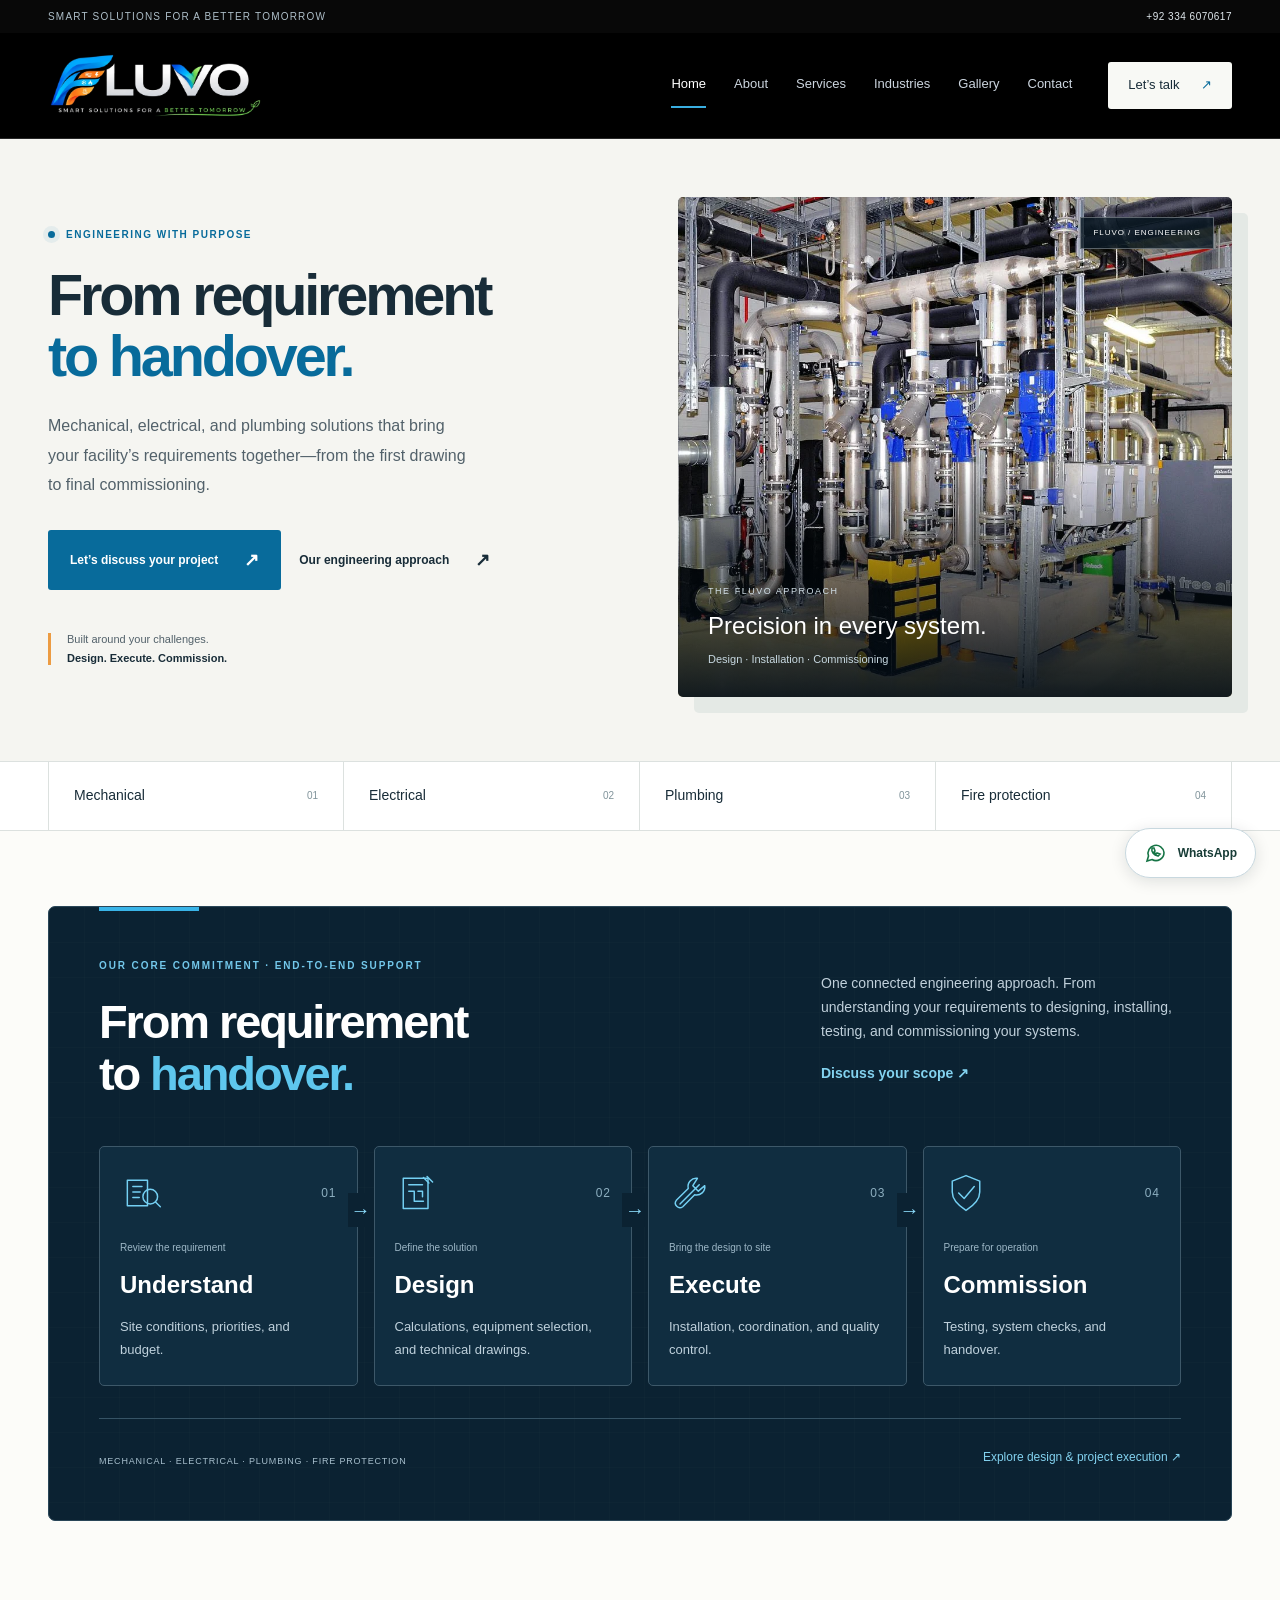
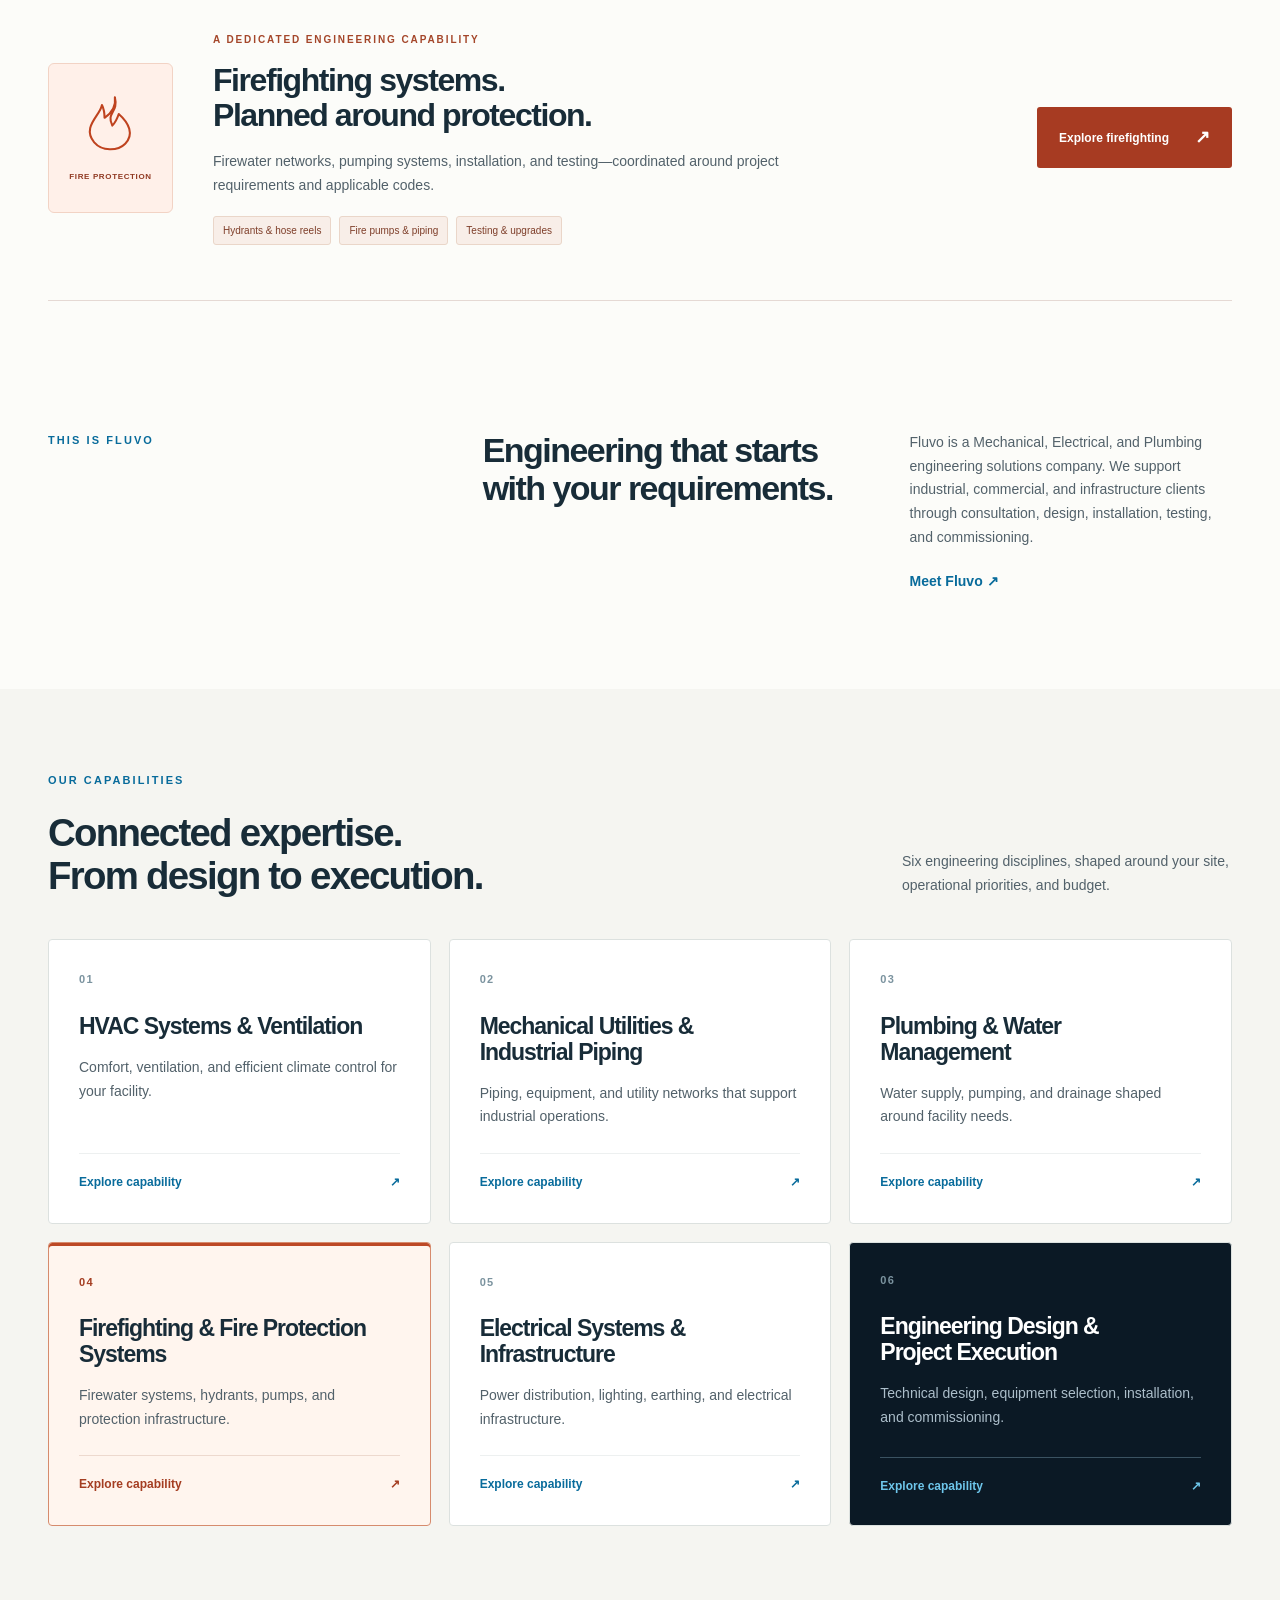
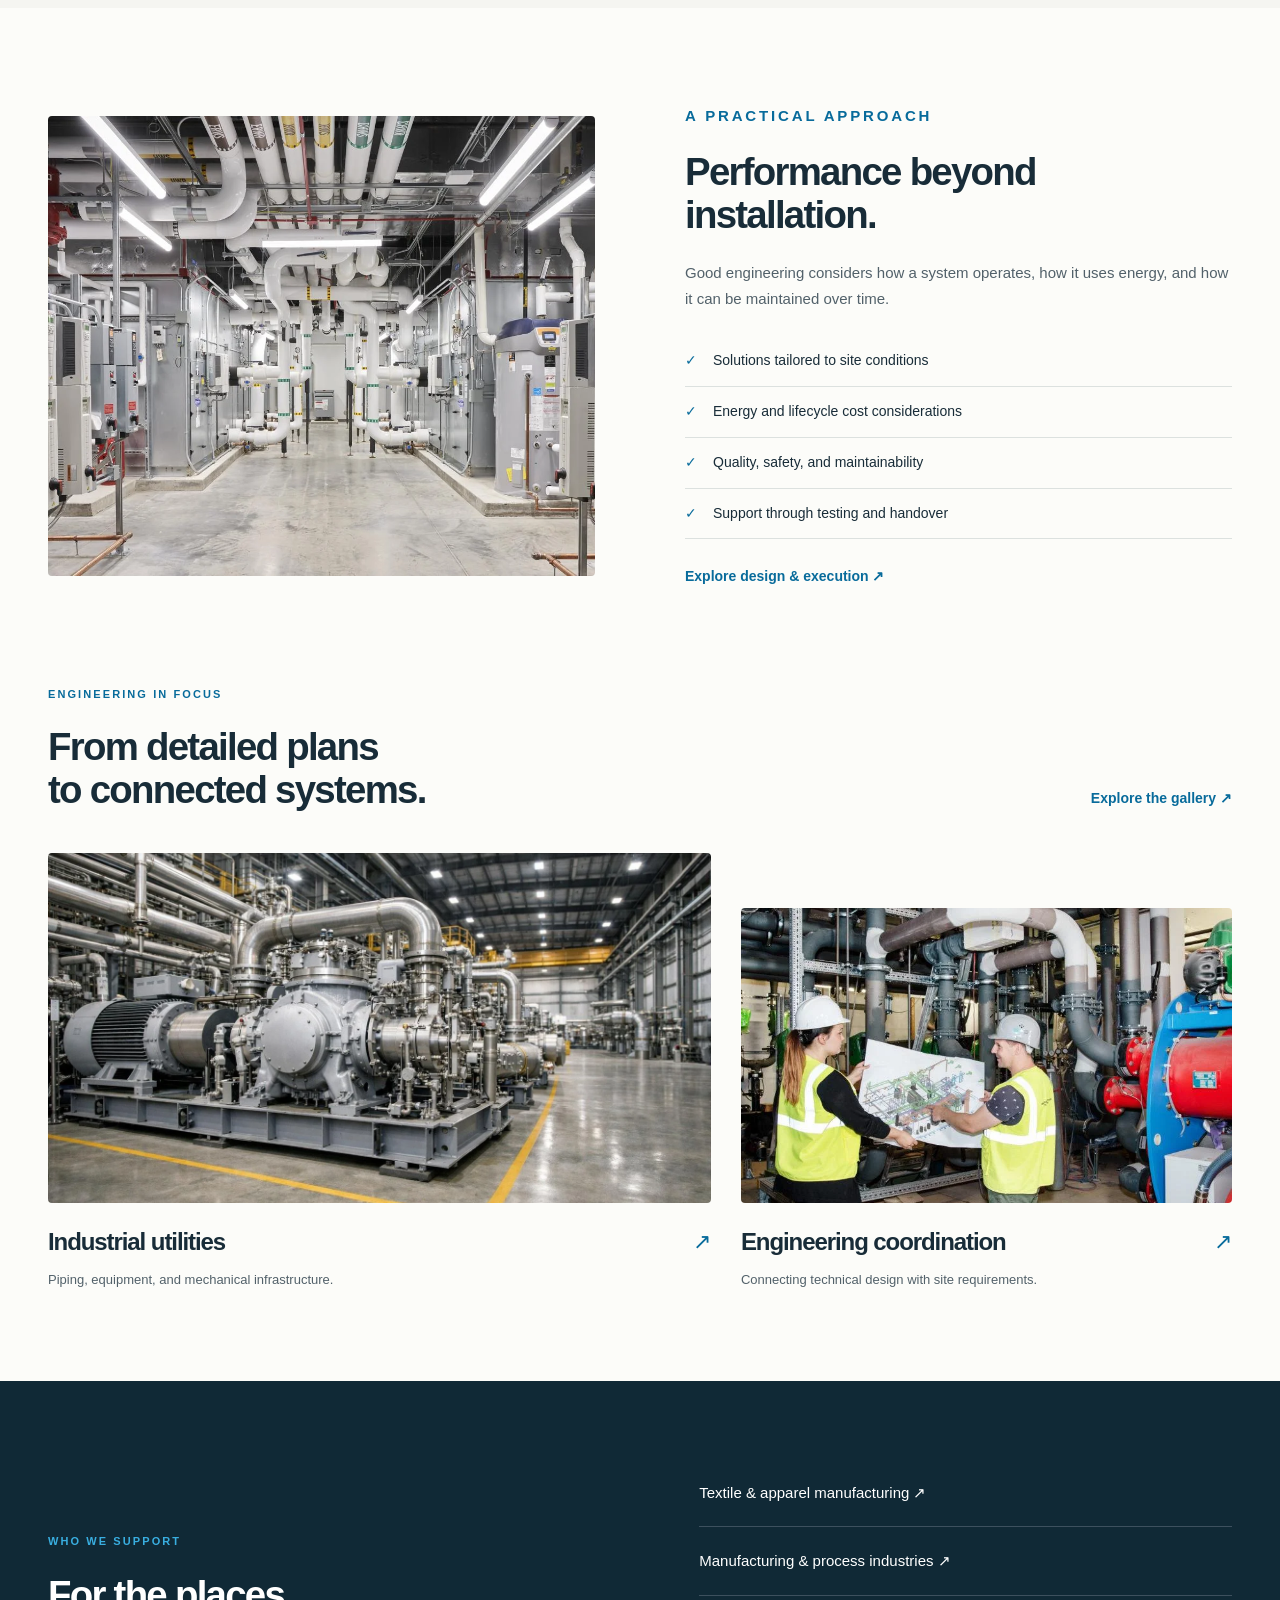
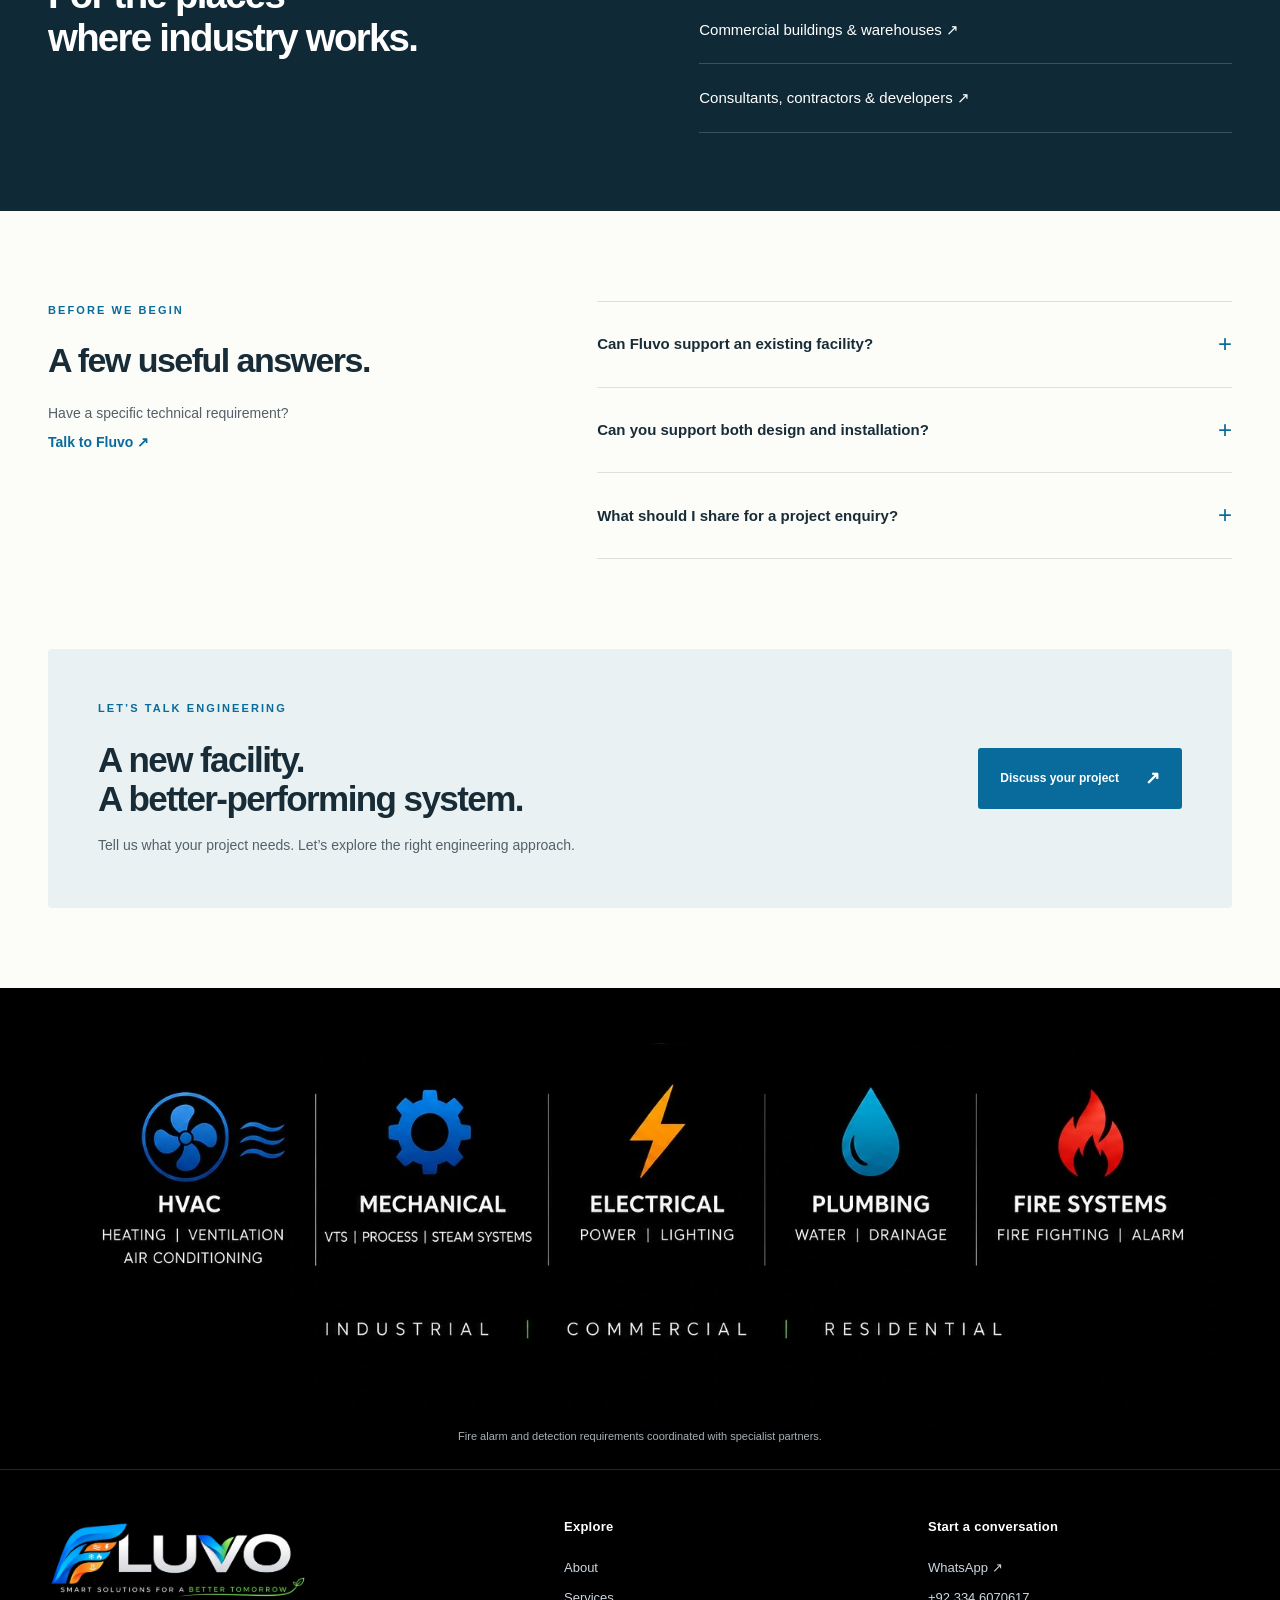
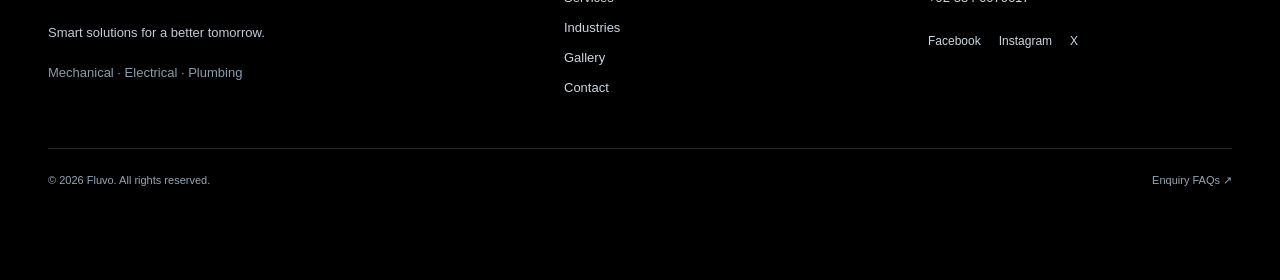
==== commit 8ac0a061: "Refresh Fluvo branding and emphasize project handover and fire protection" ====
--- a/index.html
+++ b/index.html
@@ -1,10 +1,10 @@
 <!doctype html>
-<html lang="en"><head><meta charset="utf-8"><meta name="viewport" content="width=device-width, initial-scale=1"><title>Fluvo | MEP Engineering & Energy Solutions</title><meta name="description" content="Fluvo provides HVAC, mechanical, electrical, plumbing, fire protection and energy efficiency engineering for industrial and commercial projects."><meta name="theme-color" content="#091522"><meta property="og:title" content="Fluvo | MEP Engineering & Energy Solutions"><meta property="og:description" content="Fluvo provides HVAC, mechanical, electrical, plumbing, fire protection and energy efficiency engineering for industrial and commercial projects."><meta property="og:type" content="website"><meta property="og:site_name" content="Fluvo"><link rel="icon" href="assets/images/favicon.png"><link rel="stylesheet" href="css/style.css"><link rel="stylesheet" href="css/premium.css"><script src="js/main.js" defer></script></head>
-<body><a class="skip" href="#main">Skip to content</a><div class="topline"><div class="wrap"><span>SMART SOLUTIONS FOR A BETTER TOMORROW</span><a href="tel:+923346070617">+92 334 6070617</a></div></div><header class="site-header"><div class="nav-wrap wrap"><a class="brand" href="index.html" aria-label="Fluvo home"><img src="assets/images/fluvo-logo.webp" alt="Fluvo" width="602" height="186"></a><button class="menu-toggle" aria-expanded="false" aria-controls="navigation" hidden>Menu <span aria-hidden="true">☰</span></button><nav id="navigation" aria-label="Main navigation"><a href="index.html" aria-current="page">Home</a><a href="about.html">About</a><a href="services.html">Services</a><a href="industries.html">Industries</a><a href="projects.html">Gallery</a><a href="contact.html">Contact</a></nav><a class="nav-contact" href="https://wa.me/923346070617?text=Hello%20Fluvo%2C%20I%20would%20like%20to%20discuss%20an%20engineering%20project.">Let’s talk <span aria-hidden="true">↗</span></a></div></header>
+<html lang="en"><head><meta charset="utf-8"><meta name="viewport" content="width=device-width, initial-scale=1"><title>Fluvo | MEP Engineering & Project Execution</title><meta name="description" content="Fluvo provides HVAC, mechanical, electrical, plumbing, fire protection and project execution for industrial and commercial projects."><meta name="theme-color" content="#091522"><meta property="og:title" content="Fluvo | MEP Engineering & Project Execution"><meta property="og:description" content="Fluvo provides HVAC, mechanical, electrical, plumbing, fire protection and project execution for industrial and commercial projects."><meta property="og:type" content="website"><meta property="og:site_name" content="Fluvo"><link rel="icon" href="assets/images/favicon.png"><link rel="stylesheet" href="css/style.css"><link rel="stylesheet" href="css/premium.css"><link rel="stylesheet" href="css/focus.css?v=20261028"><script src="js/main.js" defer></script></head>
+<body><a class="skip" href="#main">Skip to content</a><div class="topline"><div class="wrap"><span>SMART SOLUTIONS FOR A BETTER TOMORROW</span><a href="tel:+923346070617">+92 334 6070617</a></div></div><header class="site-header"><div class="nav-wrap wrap"><a class="brand" href="index.html" aria-label="Fluvo home"><img src="assets/images/fluvo-logo-current.webp" alt="Fluvo" width="1300" height="390"></a><button class="menu-toggle" aria-expanded="false" aria-controls="navigation" hidden>Menu <span aria-hidden="true">☰</span></button><nav id="navigation" aria-label="Main navigation"><a href="index.html" aria-current="page">Home</a><a href="about.html">About</a><a href="services.html">Services</a><a href="industries.html">Industries</a><a href="projects.html">Gallery</a><a href="contact.html">Contact</a></nav><a class="nav-contact" href="https://wa.me/923346070617?text=Hello%20Fluvo%2C%20I%20would%20like%20to%20discuss%20an%20engineering%20project.">Let’s talk <span aria-hidden="true">↗</span></a></div></header>
 <main id="main" tabindex="-1">
-<section class="hero"><div class="wrap hero-grid"><div class="hero-copy"><p class="eyebrow"><span class="status-dot"></span> ENGINEERING WITH PURPOSE</p><h1>Better systems.<br>Stronger <em>possibilities.</em></h1><p>Mechanical, electrical, and plumbing solutions that bring your facility’s requirements together—from the first drawing to final commissioning.</p><div class="actions"><a class="button " href="contact.html">Let’s discuss your project <span aria-hidden="true">↗</span></a><a class="button secondary" href="services.html">Explore our services <span aria-hidden="true">↗</span></a></div><div class="hero-note"><span class="hero-note-line"></span><p>Built around your challenges.<br><strong>Designed for lasting value.</strong></p></div></div><figure class="hero-image"><img src="assets/images/utility-installation.webp" alt="Mechanical utility installation with insulated piping and equipment" width="1353" height="860" fetchpriority="high"><figcaption><span>THE FLUVO APPROACH</span><strong>Precision in every system.</strong><p>Design · Installation · Commissioning</p></figcaption><div class="image-index" aria-hidden="true">FLUVO / ENGINEERING</div></figure></div></section>
+<section class="hero"><div class="wrap hero-grid"><div class="hero-copy"><p class="eyebrow"><span class="status-dot"></span> ENGINEERING WITH PURPOSE</p><h1>From requirement<br><em>to handover.</em></h1><p>Mechanical, electrical, and plumbing solutions that bring your facility’s requirements together—from the first drawing to final commissioning.</p><div class="actions"><a class="button " href="contact.html">Let’s discuss your project <span aria-hidden="true">↗</span></a><a class="button secondary" href="#our-process">Our engineering approach <span aria-hidden="true">↗</span></a></div><div class="hero-note"><span class="hero-note-line"></span><p>Built around your challenges.<br><strong>Design. Execute. Commission.</strong></p></div></div><figure class="hero-image"><img src="assets/images/utility-installation.webp" alt="Mechanical utility installation with insulated piping and equipment" width="1353" height="860" fetchpriority="high"><figcaption><span>THE FLUVO APPROACH</span><strong>Precision in every system.</strong><p>Design · Installation · Commissioning</p></figcaption><div class="image-index" aria-hidden="true">FLUVO / ENGINEERING</div></figure></div></section>
 <section class="discipline-strip" aria-label="Core engineering disciplines"><div class="wrap"><span>Mechanical <b>01</b></span><span>Electrical <b>02</b></span><span>Plumbing <b>03</b></span><span>Fire protection <b>04</b></span></div></section>
-<section class="intro-section wrap"><p class="eyebrow">THIS IS FLUVO</p><div><h2>Engineering that starts<br>with your requirements.</h2><p>Fluvo is a Mechanical, Electrical, and Plumbing engineering solutions company. We support industrial, commercial, and infrastructure clients through consultation, design, installation, testing, and commissioning.</p><a class="text-link" href="about.html">Meet Fluvo <span aria-hidden="true">↗</span></a></div></section>
-<section class="services-section"><div class="wrap"><div class="section-top"><div><p class="eyebrow">OUR CAPABILITIES</p><h2>Connected expertise.<br>From design to execution.</h2></div><p>Seven engineering disciplines, shaped around your site, operational priorities, and budget.</p></div><div class="services-grid"><a class="service-card" href="services.html#service-1"><span class="card-number">01</span><h3>HVAC Systems &amp; Ventilation</h3><p>Comfort, ventilation, and efficient climate control for your facility.</p><span class="card-link">Explore capability <span aria-hidden="true">↗</span></span></a><a class="service-card" href="services.html#service-2"><span class="card-number">02</span><h3>Mechanical Utilities &amp; Industrial Piping</h3><p>Piping, equipment, and utility networks that support industrial operations.</p><span class="card-link">Explore capability <span aria-hidden="true">↗</span></span></a><a class="service-card" href="services.html#service-3"><span class="card-number">03</span><h3>Plumbing &amp; Water Management</h3><p>Water supply, pumping, and drainage shaped around facility needs.</p><span class="card-link">Explore capability <span aria-hidden="true">↗</span></span></a><a class="service-card" href="services.html#service-4"><span class="card-number">04</span><h3>Firefighting &amp; Fire Protection Systems</h3><p>Firewater systems, hydrants, pumps, and protection infrastructure.</p><span class="card-link">Explore capability <span aria-hidden="true">↗</span></span></a><a class="service-card" href="services.html#service-5"><span class="card-number">05</span><h3>Electrical Systems &amp; Infrastructure</h3><p>Power distribution, lighting, earthing, and electrical infrastructure.</p><span class="card-link">Explore capability <span aria-hidden="true">↗</span></span></a><a class="service-card" href="services.html#service-6"><span class="card-number">06</span><h3>Energy Audits &amp; Efficiency Optimization</h3><p>Understand utility consumption and identify practical energy improvements.</p><span class="card-link">Explore capability <span aria-hidden="true">↗</span></span></a><a class="service-card" href="services.html#service-7"><span class="card-number">07</span><h3>Engineering Design &amp; Project Execution</h3><p>Technical design, equipment selection, installation, and commissioning.</p><span class="card-link">Explore capability <span aria-hidden="true">↗</span></span></a></div></div></section>
-<section class="split-feature wrap"><img src="assets/images/mechanical-plant.webp" alt="Mechanical plant room with coordinated pipework and utility equipment" width="1293" height="860" loading="lazy"><div><p class="eyebrow">A PRACTICAL APPROACH</p><h2>Performance beyond<br>installation.</h2><p>Good engineering considers how a system operates, how it uses energy, and how it can be maintained over time.</p><ul class="check-list"><li>Solutions tailored to site conditions</li><li>Energy and lifecycle cost considerations</li><li>Quality, safety, and maintainability</li><li>Support through testing and handover</li></ul><a class="text-link" href="services.html#service-6">Explore energy optimization ↗</a></div></section>
-<section class="gallery-preview wrap"><div class="section-top"><div><p class="eyebrow">ENGINEERING IN FOCUS</p><h2>From detailed plans<br>to connected systems.</h2></div><a class="text-link" href="projects.html">Explore the gallery ↗</a></div><div class="preview-pair"><a href="projects.html"><img src="assets/images/industrial-piping.webp" alt="Industrial piping and plant equipment" width="1376" height="860" loading="lazy"><div><h3>Industrial utilities</h3><span aria-hidden="true">↗</span></div><p>Piping, equipment, and mechanical infrastructure.</p></a><a href="projects.html"><img src="assets/images/engineering-coordination.webp" alt="Engineering drawing review alongside mechanical systems" width="768" height="576" loading="lazy"><div><h3>Engineering coordination</h3><span aria-hidden="true">↗</span></div><p>Connecting technical design with site requirements.</p></a></div></section><section class="process wrap"><div class="section-top"><div><p class="eyebrow">HOW WE WORK</p><h2>A clear path.<br>From concept to commissioning.</h2></div><p>Engineering decisions connected to the needs of your site, your team, and your operations.</p></div><ol><li><strong>Understand</strong><span>Review requirements, site conditions, and operational priorities.</span></li><li><strong>Design</strong><span>Develop calculations, layouts, and equipment selections.</span></li><li><strong>Execute</strong><span>Coordinate installation with a focus on quality and safety.</span></li><li><strong>Commission</strong><span>Test systems, verify performance, and prepare for handover.</span></li></ol></section><section class="industry-band"><div class="wrap section-top"><div><p class="eyebrow">WHO WE SUPPORT</p><h2>For the places<br>where industry works.</h2></div><div class="industry-links"><a href="industries.html#textile">Textile &amp; apparel manufacturing ↗</a><a href="industries.html#manufacturing">Manufacturing &amp; process industries ↗</a><a href="industries.html#commercial">Commercial buildings &amp; warehouses ↗</a><a href="industries.html#partners">Consultants, contractors &amp; developers ↗</a></div></div></section><section class="faq wrap" id="faq"><div><p class="eyebrow">BEFORE WE BEGIN</p><h2>A few useful answers.</h2><p>Have a specific technical requirement?<br><a class="text-link" href="https://wa.me/923346070617?text=Hello%20Fluvo%2C%20I%20would%20like%20to%20discuss%20an%20engineering%20project.">Talk to Fluvo ↗</a></p></div><div class="faq-items"><details><summary>Can Fluvo support an existing facility?<span aria-hidden="true">+</span></summary><p>Yes. Our service scope includes system upgrades, retrofits, troubleshooting, preventive maintenance, and energy performance assessments.</p></details><details><summary>Can you support both design and installation?<span aria-hidden="true">+</span></summary><p>Fluvo provides support from engineering design and equipment selection through installation, testing, commissioning, and handover. The agreed scope depends on your project requirements.</p></details><details><summary>What should I share for a project enquiry?<span aria-hidden="true">+</span></summary><p>Please share your company name, project location, facility type, required services, and intended timeline. Available drawings or a scope of work help us understand the requirement.</p></details><details><summary>Do you assess energy efficiency?<span aria-hidden="true">+</span></summary><p>Yes. Our services include energy audits, utility consumption analysis, HVAC and chiller assessments, compressed-air optimization, and technical feasibility analysis.</p></details></div></section><section class="cta wrap"><div><p class="eyebrow">LET’S TALK ENGINEERING</p><h2>A new facility.<br>A better-performing system.</h2><p>Tell us what your project needs. Let’s explore the right engineering approach.</p></div><a class="button " href="contact.html">Discuss your project <span aria-hidden="true">↗</span></a></section></main><footer><div class="wrap footer-grid"><div><a class="brand footer-brand" href="index.html"><img src="assets/images/fluvo-logo.webp" alt="Fluvo home" width="602" height="186" loading="lazy"></a><p>Smart solutions for a better tomorrow.</p><p class="muted">Mechanical · Electrical · Plumbing</p></div><div><h2>Explore</h2><a href="about.html">About</a><a href="services.html">Services</a><a href="industries.html">Industries</a><a href="projects.html">Gallery</a><a href="contact.html">Contact</a></div><div><h2>Start a conversation</h2><a href="https://wa.me/923346070617?text=Hello%20Fluvo%2C%20I%20would%20like%20to%20discuss%20an%20engineering%20project.">WhatsApp ↗</a><a href="tel:+923346070617">+92 334 6070617</a><div class="socials"><a href="https://www.facebook.com/share/1EuFLb1oGB/">Facebook</a><a href="https://www.instagram.com/fluvo.pk/">Instagram</a><a href="https://x.com/FLUVO92">X</a></div></div></div><div class="wrap footer-bottom"><span>© <span data-year>2026</span> Fluvo. All rights reserved.</span><a href="contact.html#faq">Enquiry FAQs ↗</a></div></footer><a class="whatsapp" href="https://wa.me/923346070617?text=Hello%20Fluvo%2C%20I%20would%20like%20to%20discuss%20an%20engineering%20project." aria-label="Discuss your project with Fluvo on WhatsApp"><svg viewBox="0 0 24 24" aria-hidden="true"><path d="M20 11.5a8 8 0 0 1-12 7L3 20l1.5-5A8 8 0 1 1 20 11.5Z"/><path d="M8 7c-1 4 2 7 6 8l2-2-3-1-1 1-2-2 1-1-1-3Z"/></svg><span>WhatsApp</span></a></body></html>+<section class="process process-priority wrap" id="our-process" aria-labelledby="process-heading"><div class="section-top"><div><p class="eyebrow">OUR CORE COMMITMENT · END-TO-END SUPPORT</p><h2 id="process-heading">From requirement<br>to <em>handover.</em></h2></div><div class="process-intro"><p>One connected engineering approach. From understanding your requirements to designing, installing, testing, and commissioning your systems.</p><a class="text-link" href="contact.html">Discuss your scope ↗</a></div></div><ol><li><div class="process-step-top"><svg viewBox="0 0 48 48" fill="none" stroke="currentColor" stroke-width="1.6" stroke-linecap="round" stroke-linejoin="round" aria-hidden="true"><path d="M8 10h22v28H8zM14 17h10M14 23h8M14 29h7"/><circle cx="33" cy="28" r="8"/><path d="m39 34 5 5"/></svg><span class="step-code">01</span></div><p class="step-caption">Review the requirement</p><strong>Understand</strong><span>Site conditions, priorities, and budget.</span></li><li><div class="process-step-top"><svg viewBox="0 0 48 48" fill="none" stroke="currentColor" stroke-width="1.6" stroke-linecap="round" stroke-linejoin="round" aria-hidden="true"><path d="M9 8h27v33H9zM15 15h15M15 22h6v11h10M25 22h5v6"/><path d="m31 7 6 6M35 6l6 6"/></svg><span class="step-code">02</span></div><p class="step-caption">Define the solution</p><strong>Design</strong><span>Calculations, equipment selection, and technical drawings.</span></li><li><div class="process-step-top"><svg viewBox="0 0 48 48" fill="none" stroke="currentColor" stroke-width="1.6" stroke-linecap="round" stroke-linejoin="round" aria-hidden="true"><path d="m12 36 21-21M31 8a9 9 0 0 0-10 11L8 32a5 5 0 0 0 7 7l13-13A9 9 0 0 0 39 16l-7 6-6-6z"/></svg><span class="step-code">03</span></div><p class="step-caption">Bring the design to site</p><strong>Execute</strong><span>Installation, coordination, and quality control.</span></li><li><div class="process-step-top"><svg viewBox="0 0 48 48" fill="none" stroke="currentColor" stroke-width="1.6" stroke-linecap="round" stroke-linejoin="round" aria-hidden="true"><path d="M24 5 39 11v12c0 9-7 15-15 20C16 38 9 32 9 23V11z"/><path d="m16 24 6 6 11-13"/></svg><span class="step-code">04</span></div><p class="step-caption">Prepare for operation</p><strong>Commission</strong><span>Testing, system checks, and handover.</span></li></ol><div class="process-bottom"><span>MECHANICAL · ELECTRICAL · PLUMBING · FIRE PROTECTION</span><a href="services.html#service-6">Explore design &amp; project execution ↗</a></div></section><section class="fire-feature wrap" aria-labelledby="fire-heading"><div class="fire-symbol"><svg viewBox="0 0 48 48" fill="none" stroke="currentColor" stroke-width="1.6" stroke-linecap="round" stroke-linejoin="round" aria-hidden="true"><path d="M27 4c3 12-7 12-2 22 3-3 4-6 5-9 8 7 12 16 5 23-6 6-18 6-24-1C1 27 16 18 17 10c2 4 2 8 2 10 6-4 9-9 8-16Z"/></svg><span>FIRE PROTECTION</span></div><div class="fire-copy"><p class="eyebrow">A DEDICATED ENGINEERING CAPABILITY</p><h2 id="fire-heading">Firefighting systems.<br>Planned around protection.</h2><p>Firewater networks, pumping systems, installation, and testing—coordinated around project requirements and applicable codes.</p><div class="fire-tags"><span>Hydrants &amp; hose reels</span><span>Fire pumps &amp; piping</span><span>Testing &amp; upgrades</span></div></div><a class="button" href="services.html#service-4">Explore firefighting <span aria-hidden="true">↗</span></a></section><section class="intro-section wrap"><p class="eyebrow">THIS IS FLUVO</p><div><h2>Engineering that starts<br>with your requirements.</h2><p>Fluvo is a Mechanical, Electrical, and Plumbing engineering solutions company. We support industrial, commercial, and infrastructure clients through consultation, design, installation, testing, and commissioning.</p><a class="text-link" href="about.html">Meet Fluvo <span aria-hidden="true">↗</span></a></div></section>
+<section class="services-section"><div class="wrap"><div class="section-top"><div><p class="eyebrow">OUR CAPABILITIES</p><h2>Connected expertise.<br>From design to execution.</h2></div><p>Six engineering disciplines, shaped around your site, operational priorities, and budget.</p></div><div class="services-grid"><a class="service-card " href="services.html#service-1"><span class="card-number">01</span><h3>HVAC Systems &amp; Ventilation</h3><p>Comfort, ventilation, and efficient climate control for your facility.</p><span class="card-link">Explore capability <span aria-hidden="true">↗</span></span></a><a class="service-card " href="services.html#service-2"><span class="card-number">02</span><h3>Mechanical Utilities &amp; Industrial Piping</h3><p>Piping, equipment, and utility networks that support industrial operations.</p><span class="card-link">Explore capability <span aria-hidden="true">↗</span></span></a><a class="service-card " href="services.html#service-3"><span class="card-number">03</span><h3>Plumbing &amp; Water Management</h3><p>Water supply, pumping, and drainage shaped around facility needs.</p><span class="card-link">Explore capability <span aria-hidden="true">↗</span></span></a><a class="service-card fire-card" href="services.html#service-4"><span class="card-number">04</span><h3>Firefighting &amp; Fire Protection Systems</h3><p>Firewater systems, hydrants, pumps, and protection infrastructure.</p><span class="card-link">Explore capability <span aria-hidden="true">↗</span></span></a><a class="service-card " href="services.html#service-5"><span class="card-number">05</span><h3>Electrical Systems &amp; Infrastructure</h3><p>Power distribution, lighting, earthing, and electrical infrastructure.</p><span class="card-link">Explore capability <span aria-hidden="true">↗</span></span></a><a class="service-card " href="services.html#service-6"><span class="card-number">06</span><h3>Engineering Design &amp; Project Execution</h3><p>Technical design, equipment selection, installation, and commissioning.</p><span class="card-link">Explore capability <span aria-hidden="true">↗</span></span></a></div></div></section>
+<section class="split-feature wrap"><img src="assets/images/mechanical-plant.webp" alt="Mechanical plant room with coordinated pipework and utility equipment" width="1293" height="860" loading="lazy"><div><p class="eyebrow">A PRACTICAL APPROACH</p><h2>Performance beyond<br>installation.</h2><p>Good engineering considers how a system operates, how it uses energy, and how it can be maintained over time.</p><ul class="check-list"><li>Solutions tailored to site conditions</li><li>Energy and lifecycle cost considerations</li><li>Quality, safety, and maintainability</li><li>Support through testing and handover</li></ul><a class="text-link" href="services.html#service-6">Explore design &amp; execution ↗</a></div></section>
+<section class="gallery-preview wrap"><div class="section-top"><div><p class="eyebrow">ENGINEERING IN FOCUS</p><h2>From detailed plans<br>to connected systems.</h2></div><a class="text-link" href="projects.html">Explore the gallery ↗</a></div><div class="preview-pair"><a href="projects.html"><img src="assets/images/industrial-piping.webp" alt="Industrial piping and plant equipment" width="1376" height="860" loading="lazy"><div><h3>Industrial utilities</h3><span aria-hidden="true">↗</span></div><p>Piping, equipment, and mechanical infrastructure.</p></a><a href="projects.html"><img src="assets/images/engineering-coordination.webp" alt="Engineering drawing review alongside mechanical systems" width="768" height="576" loading="lazy"><div><h3>Engineering coordination</h3><span aria-hidden="true">↗</span></div><p>Connecting technical design with site requirements.</p></a></div></section><section class="industry-band"><div class="wrap section-top"><div><p class="eyebrow">WHO WE SUPPORT</p><h2>For the places<br>where industry works.</h2></div><div class="industry-links"><a href="industries.html#textile">Textile &amp; apparel manufacturing ↗</a><a href="industries.html#manufacturing">Manufacturing &amp; process industries ↗</a><a href="industries.html#commercial">Commercial buildings &amp; warehouses ↗</a><a href="industries.html#partners">Consultants, contractors &amp; developers ↗</a></div></div></section><section class="faq wrap" id="faq"><div><p class="eyebrow">BEFORE WE BEGIN</p><h2>A few useful answers.</h2><p>Have a specific technical requirement?<br><a class="text-link" href="https://wa.me/923346070617?text=Hello%20Fluvo%2C%20I%20would%20like%20to%20discuss%20an%20engineering%20project.">Talk to Fluvo ↗</a></p></div><div class="faq-items"><details><summary>Can Fluvo support an existing facility?<span aria-hidden="true">+</span></summary><p>Yes. Our service scope includes system upgrades, retrofits, troubleshooting, and preventive maintenance.</p></details><details><summary>Can you support both design and installation?<span aria-hidden="true">+</span></summary><p>Fluvo provides support from engineering design and equipment selection through installation, testing, commissioning, and handover. The agreed scope depends on your project requirements.</p></details><details><summary>What should I share for a project enquiry?<span aria-hidden="true">+</span></summary><p>Please share your company name, project location, facility type, required services, and intended timeline. Available drawings or a scope of work help us understand the requirement.</p></details></div></section><section class="cta wrap"><div><p class="eyebrow">LET’S TALK ENGINEERING</p><h2>A new facility.<br>A better-performing system.</h2><p>Tell us what your project needs. Let’s explore the right engineering approach.</p></div><a class="button " href="contact.html">Discuss your project <span aria-hidden="true">↗</span></a></section></main><footer><section class="brand-disciplines" aria-label="Fluvo engineering disciplines"><div class="wrap"><img class="discipline-desktop" src="assets/images/fluvo-disciplines.webp" alt="Fluvo: HVAC, mechanical, electrical, plumbing and fire systems. Industrial, commercial and residential." width="1536" height="512" loading="lazy"><div class="discipline-mobile"><img src="assets/images/brand-hvac.webp" alt="HVAC: heating, ventilation and air conditioning" width="320" height="265" loading="lazy"><img src="assets/images/brand-mechanical.webp" alt="Mechanical: VTS, process and steam systems" width="320" height="265" loading="lazy"><img src="assets/images/brand-electrical.webp" alt="Electrical: power and lighting" width="320" height="265" loading="lazy"><img src="assets/images/brand-plumbing.webp" alt="Plumbing: water and drainage" width="320" height="265" loading="lazy"><img src="assets/images/brand-fire.webp" alt="Fire systems: firefighting and alarm" width="320" height="265" loading="lazy"></div><p class="discipline-markets">INDUSTRIAL <span> / </span> COMMERCIAL <span> / </span> RESIDENTIAL</p><p class="alarm-scope">Fire alarm and detection requirements coordinated with specialist partners.</p></div></section><div class="wrap footer-grid"><div><a class="brand footer-brand" href="index.html"><img src="assets/images/fluvo-logo-current.webp" alt="Fluvo home" width="1300" height="390" loading="lazy"></a><p>Smart solutions for a better tomorrow.</p><p class="muted">Mechanical · Electrical · Plumbing</p></div><div><h2>Explore</h2><a href="about.html">About</a><a href="services.html">Services</a><a href="industries.html">Industries</a><a href="projects.html">Gallery</a><a href="contact.html">Contact</a></div><div><h2>Start a conversation</h2><a href="https://wa.me/923346070617?text=Hello%20Fluvo%2C%20I%20would%20like%20to%20discuss%20an%20engineering%20project.">WhatsApp ↗</a><a href="tel:+923346070617">+92 334 6070617</a><div class="socials"><a href="https://www.facebook.com/share/1EuFLb1oGB/">Facebook</a><a href="https://www.instagram.com/fluvo.pk/">Instagram</a><a href="https://x.com/FLUVO92">X</a></div></div></div><div class="wrap footer-bottom"><span>© <span data-year>2026</span> Fluvo. All rights reserved.</span><a href="contact.html#faq">Enquiry FAQs ↗</a></div></footer><a class="whatsapp" href="https://wa.me/923346070617?text=Hello%20Fluvo%2C%20I%20would%20like%20to%20discuss%20an%20engineering%20project." aria-label="Discuss your project with Fluvo on WhatsApp"><svg viewBox="0 0 24 24" aria-hidden="true"><path d="M20 11.5a8 8 0 0 1-12 7L3 20l1.5-5A8 8 0 1 1 20 11.5Z"/><path d="M8 7c-1 4 2 7 6 8l2-2-3-1-1 1-2-2 1-1-1-3Z"/></svg><span>WhatsApp</span></a></body></html>
--- a/css/style.css
+++ b/css/style.css
@@ -337,7 +337,7 @@
   font-size:14px
 }
 .check-list li:before{
-  content:'Ã¢Å“â€œ';
+  content:'\2713';
   color:var(--blue);
   margin-right:16px
 }
--- a/css/focus.css
+++ b/css/focus.css
@@ -0,0 +1,127 @@
+/* October 2026: the supplied black-ground identity, project lifecycle and fire protection. */
+.topline { background: #080808; }
+.site-header { background: #000; backdrop-filter: none; border-bottom-color: #272727; }
+.nav-wrap { height: 105px; }
+.brand { width: 215px; }
+.brand img { width: 100%; height: auto; }
+footer { background: #000; }
+.footer-brand { width: 260px; }
+.footer-bottom { border-color: #272727; }
+.hero h1 { font-size: clamp(42px,4.5vw,64px); }
+.process-priority {
+  background: #0b2232;
+  color: #fff;
+  border: 1px solid #294658;
+  border-radius: 7px;
+  margin-block: 75px;
+  padding: 50px;
+  position: relative;
+  overflow: hidden;
+  background-image: linear-gradient(#ffffff03 1px,transparent 1px),linear-gradient(90deg,#ffffff03 1px,transparent 1px);
+  background-size: 35px 35px;
+}
+.process-priority:before { content: ''; position: absolute; top: 0; left: 50px; height: 4px; width: 100px; background: #39b4e8; }
+.process-priority .section-top { align-items: center; gap: 50px; margin-bottom: 45px; }
+.process-priority .eyebrow { color: #73c8eb; font-size: 10px; }
+.process-priority h2 { font-size: clamp(32px,3.7vw,47px); }
+.process-priority h2 em { color: #5ec7ee; font-style: normal; }
+.process-intro { max-width: 360px; }
+.process-intro p { color: #c0d0db; font-size: 14px; }
+.process-intro .text-link { margin-top: 18px; color: #83d2ef; }
+.process-priority ol { gap: 16px; margin: 0; }
+.process-priority li { position: relative; border: 1px solid #3d5869; border-radius: 5px; background: #102d40; padding: 24px 20px; }
+.process-priority li:before { display: none; }
+.process-priority li:not(:last-child):after { content: '\2192'; position: absolute; right: -17px; top: 46px; color: #8bdafa; font-size: 20px; background: #0b2232; padding: 0 3px; z-index: 1; }
+.process-step-top { display: flex; align-items: center; justify-content: space-between; margin-bottom: 24px; }
+.process-step-top svg { width: 44px; height: 44px; color: #74d0f3; }
+.process-priority .step-code { font-size: 12px; color: #8dafc0; margin: 0; letter-spacing: .08em; }
+.process-priority .step-caption { color: #9db7c6; font-size: 10px; margin-bottom: 9px; }
+.process-priority strong { font-size: 24px; color: white; }
+.process-priority li>span { color: #bfd1dc; font-size: 13px; line-height: 1.75; }
+.process-bottom { display: flex; justify-content: space-between; gap: 25px; border-top: 1px solid #365365; padding-top: 25px; margin-top: 32px; align-items: center; }
+.process-bottom>span { font-size: 9px; color: #a8c0ce; letter-spacing: .09em; }
+.process-bottom a { font-size: 12px; color: #83d2ef; }
+.fire-feature { display: grid; grid-template-columns: 125px 1fr auto; align-items: center; gap: 40px; padding: 35px 0 55px; border-bottom: 1px solid #e5d9d4; margin-bottom: 35px; }
+.fire-symbol { background: #fff0e9; border: 1px solid #f2d3c5; width: 125px; height: 150px; border-radius: 6px; display: flex; flex-direction: column; justify-content: center; align-items: center; gap: 16px; }
+.fire-symbol svg { width: 62px; height: 62px; color: #bf431f; }
+.fire-symbol span { color: #913a23; font-size: 8px; letter-spacing: .08em; font-weight: 700; }
+.fire-copy .eyebrow { color: #a4462a; font-size: 10px; margin-bottom: 15px; }
+.fire-copy h2 { font-size: 32px; margin-bottom: 16px; }
+.fire-copy>p:not(.eyebrow) { max-width: 630px; font-size: 14px; }
+.fire-feature .button { background: #a73b22; }
+.fire-feature .button:hover { background: #852d19; }
+.fire-tags { display: flex; flex-wrap: wrap; gap: 8px; margin-top: 18px; }
+.fire-tags span { font-size: 10px; background: #f8eee8; color: #7e3e29; border: 1px solid #ead6c9; border-radius: 3px; padding: 5px 9px; }
+.service-card.fire-card { border: 1px solid #d68b6d; background: #fff5ee; box-shadow: inset 0 3px 0 #bd4926; }
+.fire-card .card-number,.fire-card .card-link { color: #a43d21; }
+.fire-card .card-link { border-top-color: #edd9ce; }
+.service-card.fire-card:hover { background: #fff0e5; border-color: #b94a27; }
+.service-card:last-child { grid-column: auto; display: flex; align-items: start; gap: 0; min-height: 280px; }
+.service-card:last-child>* { margin: initial; }
+.service-card:last-child .card-number { margin-bottom: 25px; }
+.service-card:last-child h3 { margin-bottom: 16px; }
+.service-card:last-child p { margin-bottom: 24px; }
+.service-card:last-child .card-link { padding-top: 18px; margin-top: auto; width: 100%; border-top: 1px solid #3a5261; }
+.fire-detail { background: #fff2e9; border: 1px solid #dfb69f; border-left: 4px solid #b54220; padding: 40px; margin-block: 30px; border-radius: 5px; }
+.fire-detail .eyebrow { color: #a73b22; }
+.fire-detail li::marker { color: #a73b22; }
+.brand-disciplines { background: #000; border-bottom: 1px solid #252525; margin-bottom: 50px; }
+.brand-disciplines>.wrap { padding-bottom: 24px; }
+.discipline-desktop { width: 100%; max-width: 1160px; margin-inline: auto; }
+.discipline-mobile,.discipline-markets { display: none; }
+.brand-disciplines .alarm-scope { color: #a7b0b6; text-align: center; font-size: 11px; margin-top: 0; }
+@media(max-width:1100px) {
+  .nav-wrap { gap: 22px; }
+  .brand { width: 190px; }
+  .process-priority { padding: 38px; }
+  .fire-feature { grid-template-columns: 105px 1fr; gap: 28px; }
+  .fire-feature .button { grid-column: 2; justify-self: start; }
+  .fire-symbol { width: 105px; height: 135px; }
+}
+@media(max-width:900px) {
+  .nav-wrap { height: auto; min-height: 95px; }
+  .process-priority { padding: 35px; }
+  .process-priority .section-top { display: block; }
+  .process-intro { max-width: 560px; margin-top: 25px; }
+  .process-priority ol { grid-template-columns: 1fr 1fr; gap: 20px; }
+  .process-priority li:after { display: none; }
+  .process-bottom { display: block; }
+  .process-bottom a { display: block; margin-top: 12px; }
+}
+@media(max-width:640px) {
+  .brand { width: 155px; }
+  .nav-wrap { min-height: 83px; gap: 8px; }
+  .nav-contact { padding: 8px; font-size: 10px; }
+  .nav-contact span { margin-left: 4px; }
+  .js .menu-toggle { padding: 7px 9px; font-size: 12px; }
+  .process-priority { padding: 30px 22px; margin-block: 45px; }
+  .process-priority:before { left: 22px; width: 70px; }
+  .process-priority .eyebrow { font-size: 8px; letter-spacing: .08em; }
+  .process-priority .section-top { margin-bottom: 28px; }
+  .process-priority h2 { font-size: 35px; }
+  .process-priority ol { grid-template-columns: 1fr; gap: 14px; }
+  .process-priority li { padding: 22px; }
+  .process-step-top { margin-bottom: 16px; }
+  .process-priority strong { font-size: 26px; }
+  .process-bottom>span { font-size: 8px; }
+  .fire-feature { grid-template-columns: 1fr; gap: 24px; padding-top: 0; margin-bottom: 0; }
+  .fire-symbol { width: 88px; height: 100px; gap: 8px; }
+  .fire-symbol svg { height: 44px; width: 44px; }
+  .fire-symbol span { font-size: 7px; }
+  .fire-feature .button { grid-column: 1; }
+  .fire-copy h2 { font-size: 29px; }
+  .fire-detail { padding: 25px; }
+  .footer-brand { width: 245px; }
+  .discipline-desktop { display: none; }
+  .discipline-mobile { display: grid; grid-template-columns: 1fr 1fr; padding-top: 25px; gap: 12px; }
+  .discipline-mobile img { width: 100%; height: auto; }
+  .discipline-mobile img:last-child { grid-column: 1/-1; width: 50%; justify-self: center; }
+  .discipline-markets { display: block; font-size: 8px; letter-spacing: .12em; text-align: center; margin-block: 25px; color: #d3ddd4; }
+  .discipline-markets span { color: #71ba4a; padding: 0 5px; }
+  .brand-disciplines .alarm-scope { font-size: 10px; }
+}
+@media(max-width:360px) {
+  .brand { width: 133px; }
+  .nav-contact { font-size: 9px; }
+  .js .menu-toggle { padding-inline: 7px; font-size: 11px; }
+}
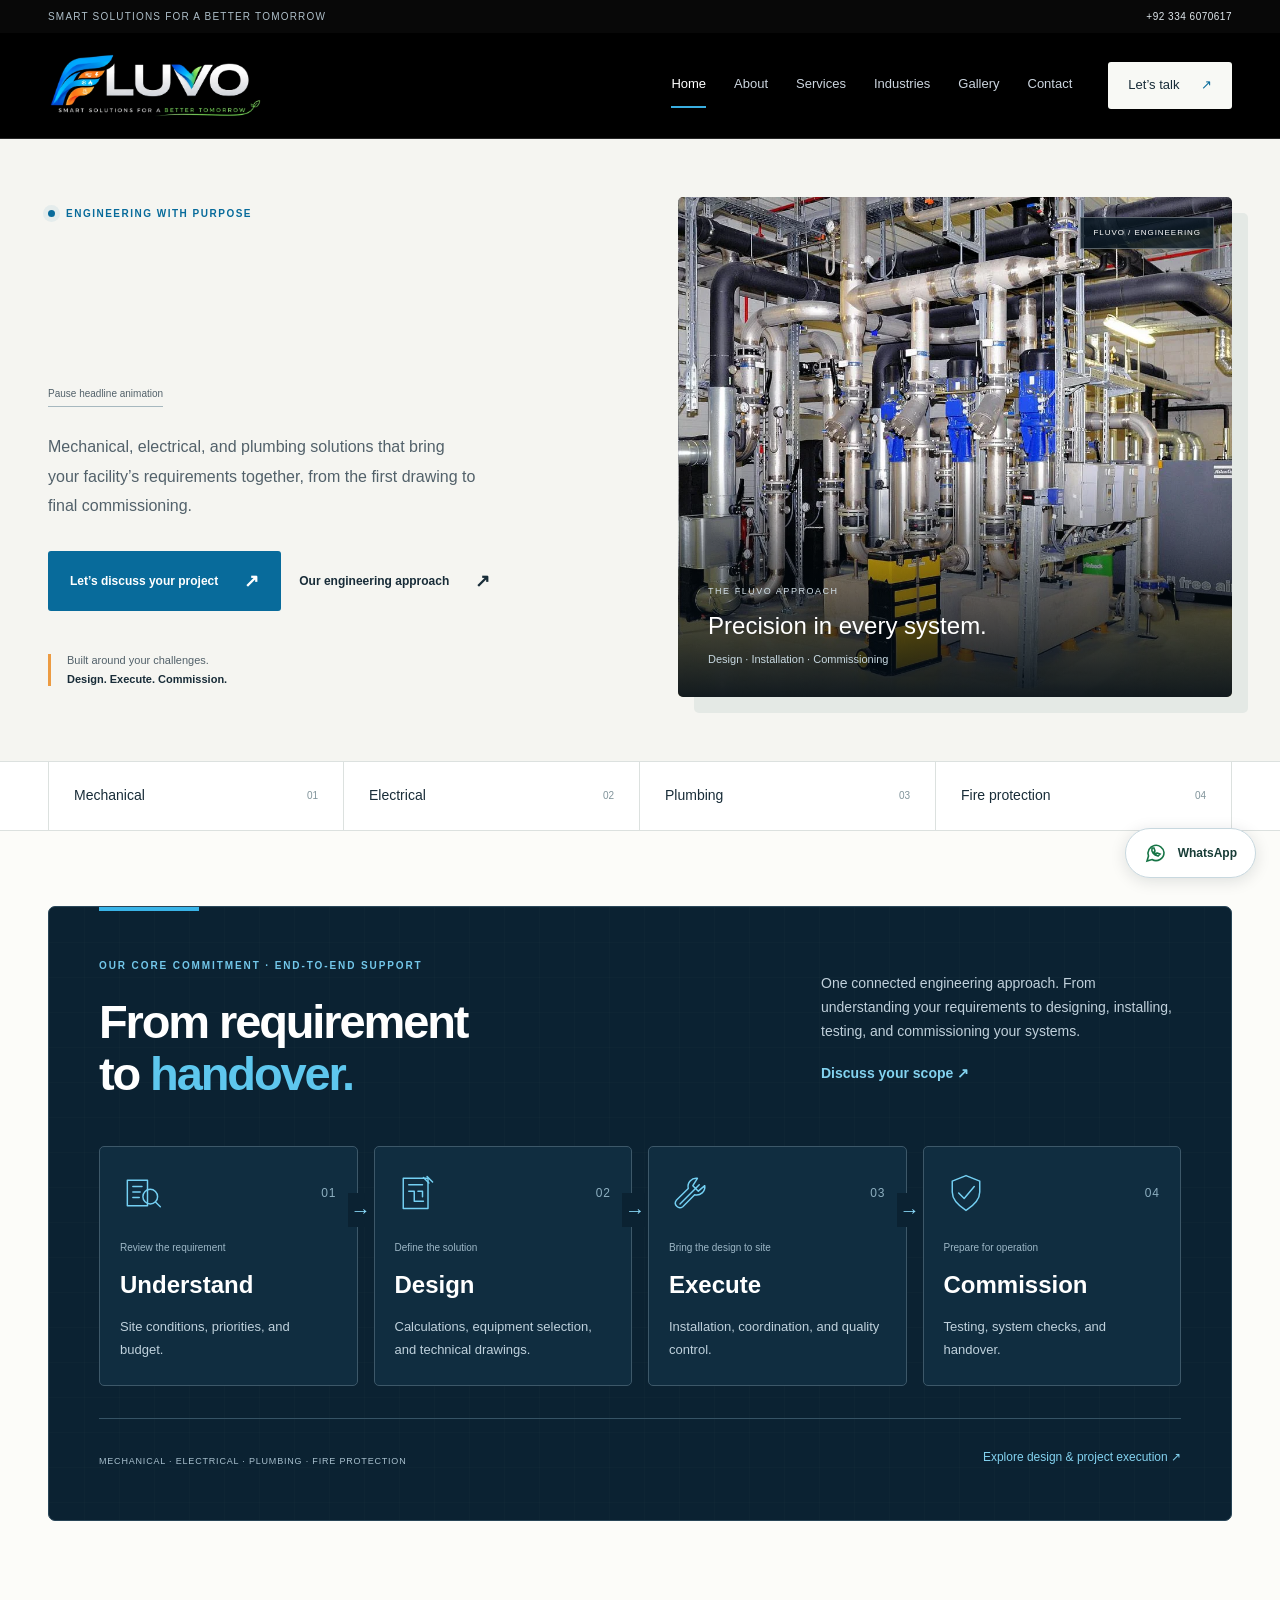
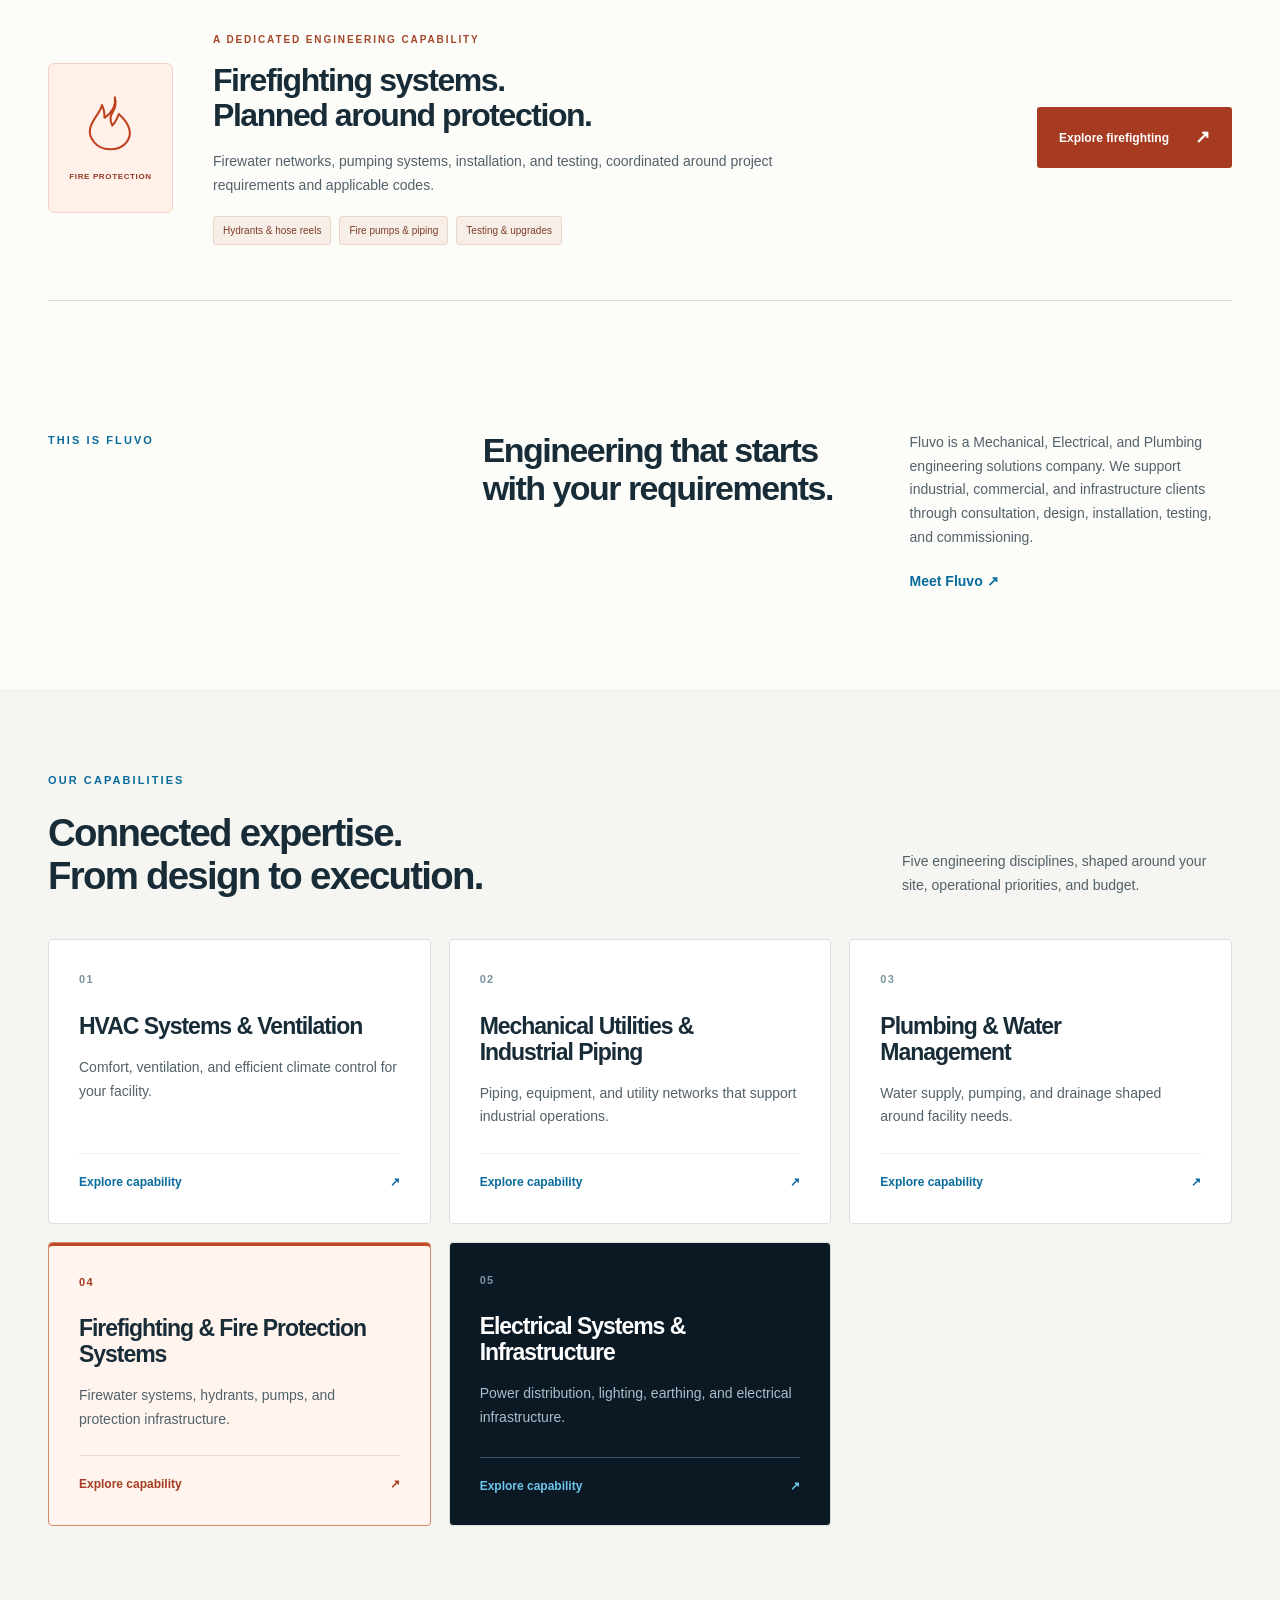
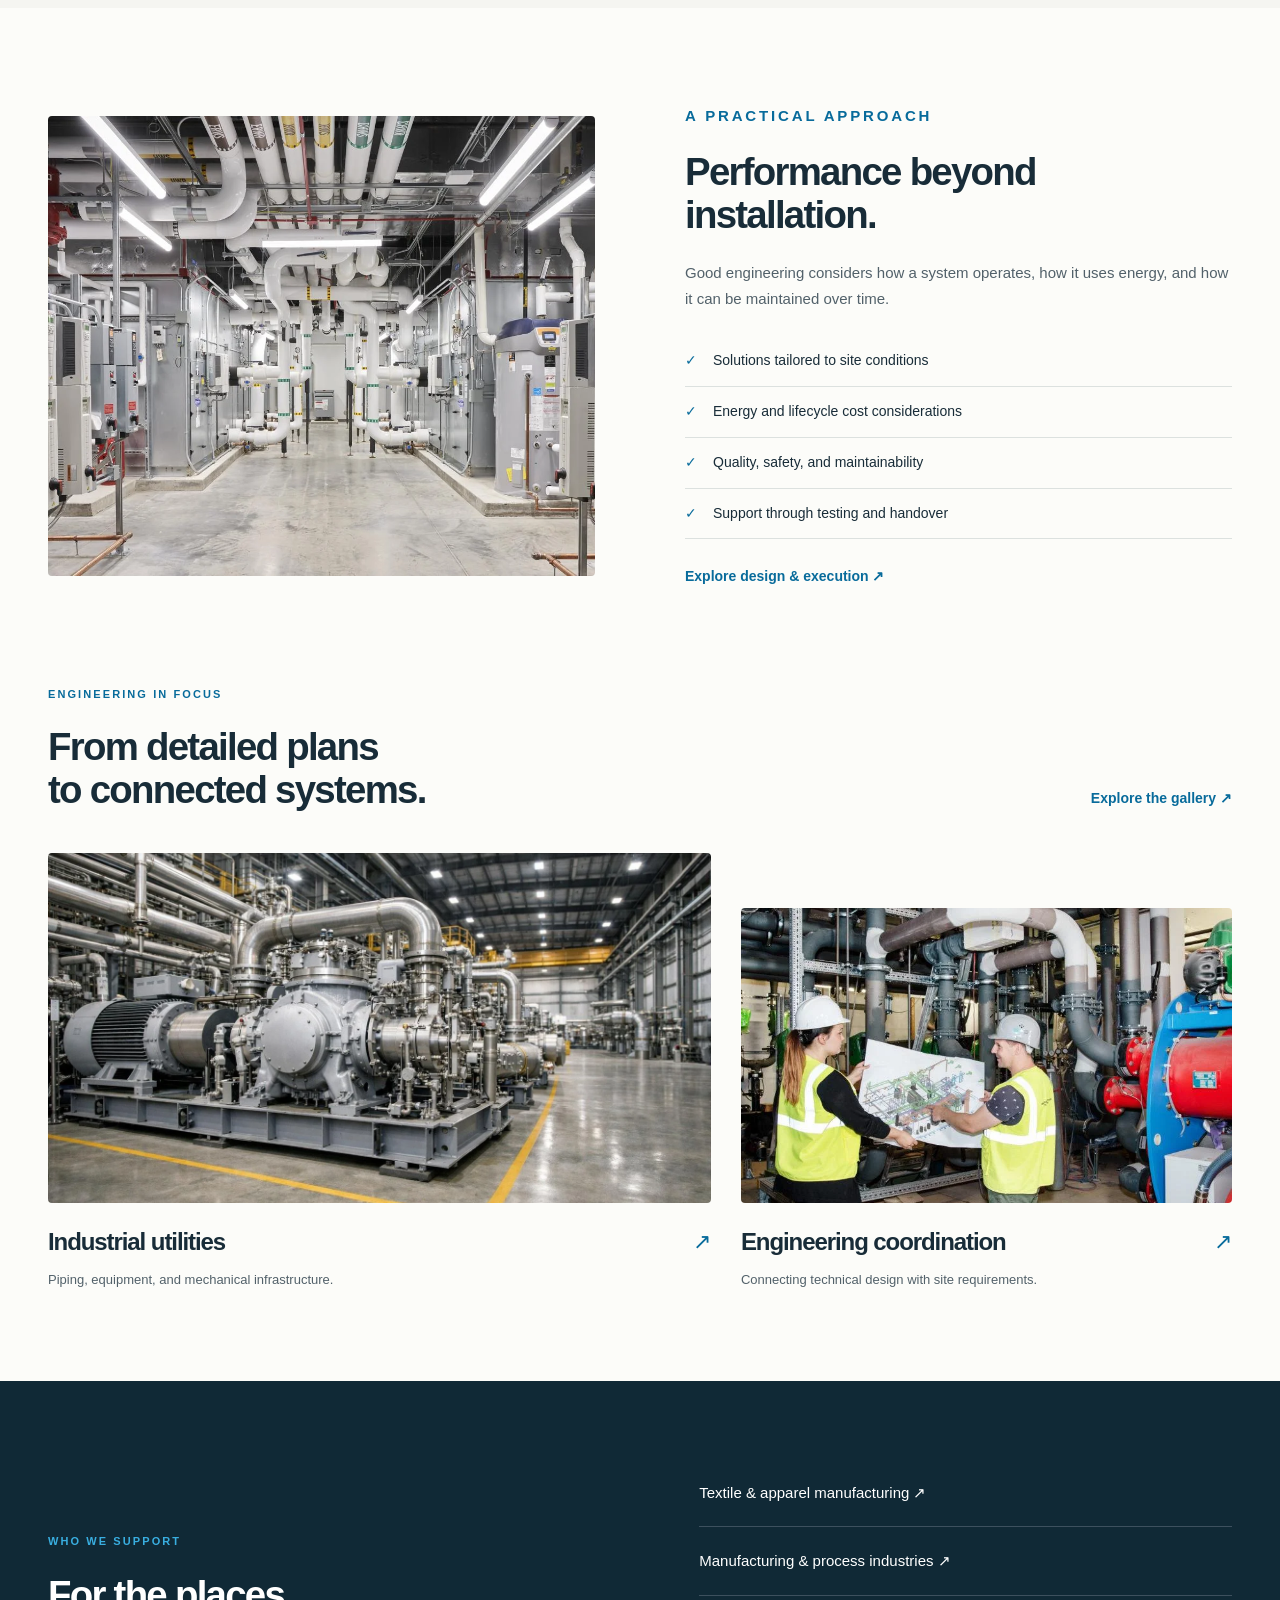
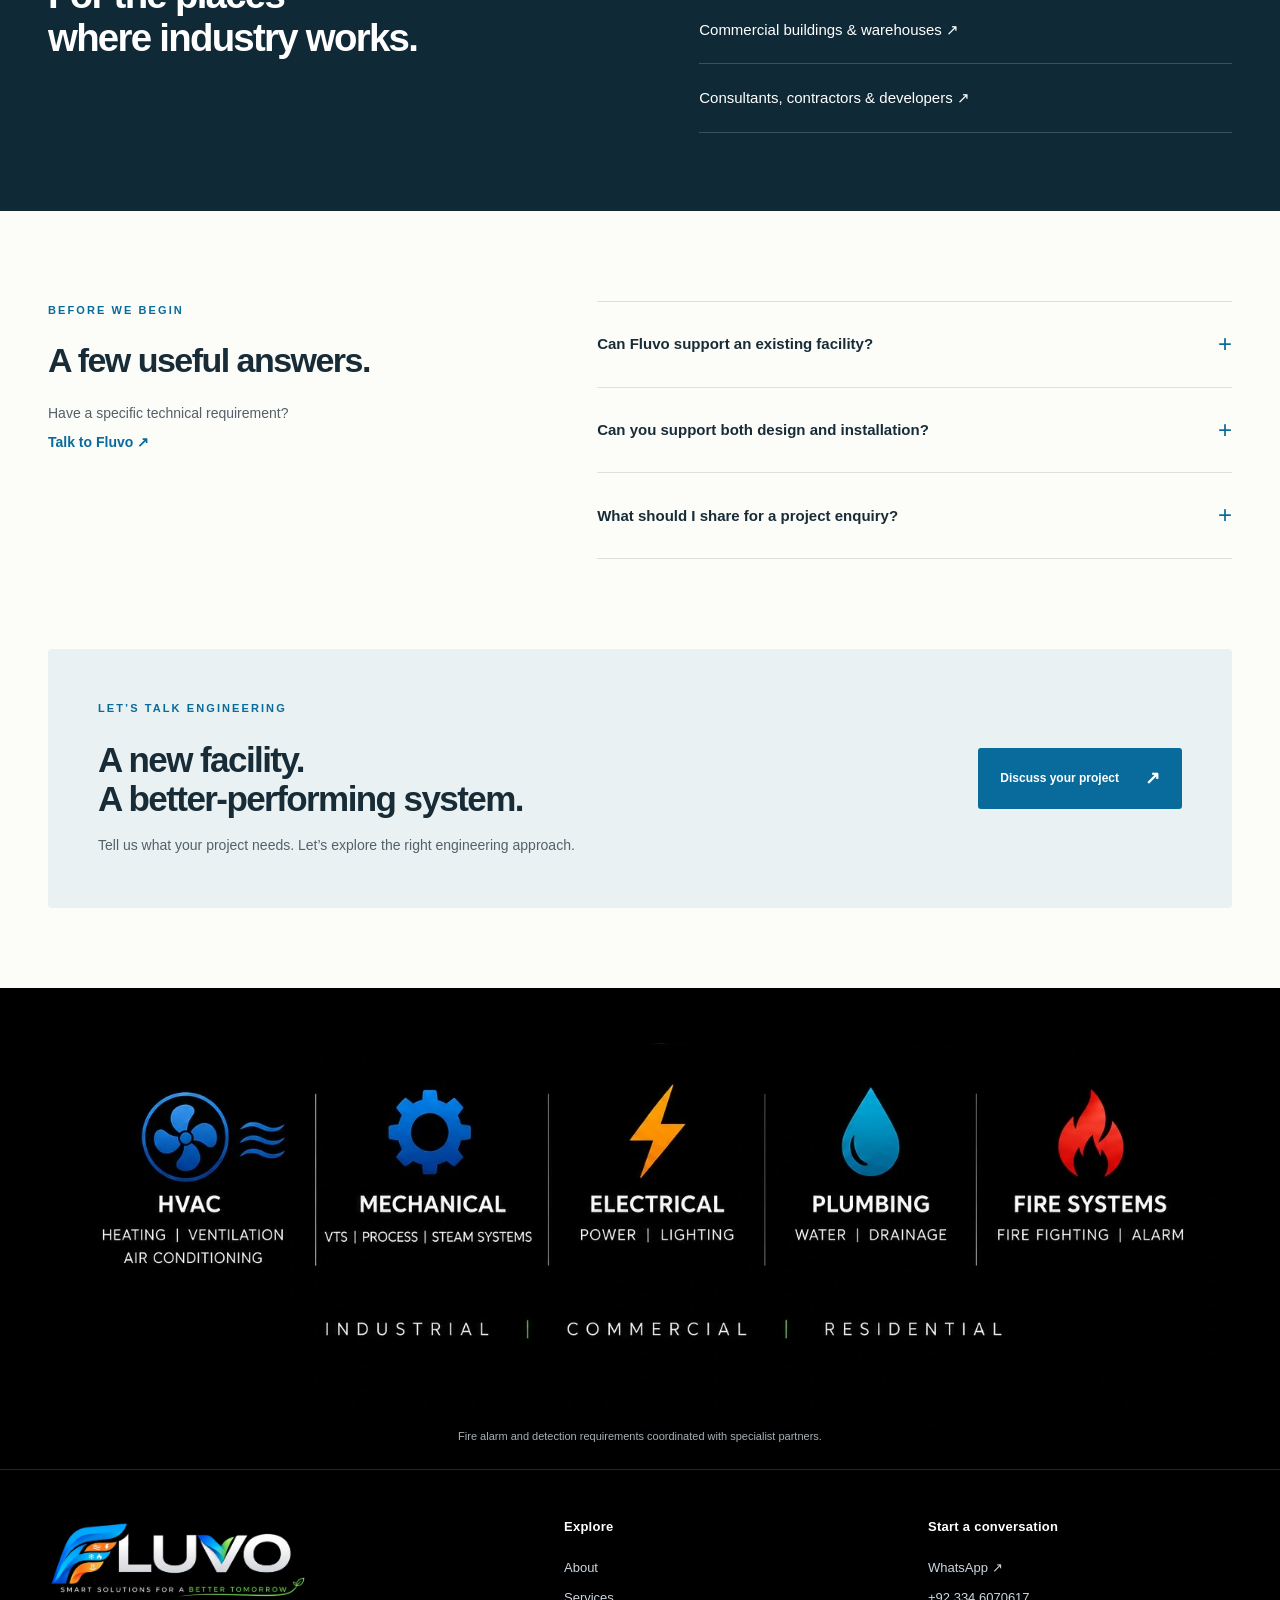
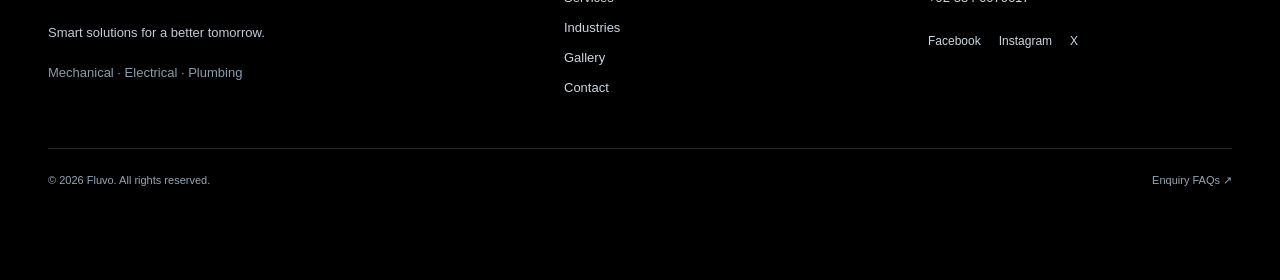
==== commit d4d0d904: "Remove capability six and add rotating engineering headlines" ====
--- a/index.html
+++ b/index.html
@@ -1,10 +1,10 @@
 <!doctype html>
-<html lang="en"><head><meta charset="utf-8"><meta name="viewport" content="width=device-width, initial-scale=1"><title>Fluvo | MEP Engineering & Project Execution</title><meta name="description" content="Fluvo provides HVAC, mechanical, electrical, plumbing, fire protection and project execution for industrial and commercial projects."><meta name="theme-color" content="#091522"><meta property="og:title" content="Fluvo | MEP Engineering & Project Execution"><meta property="og:description" content="Fluvo provides HVAC, mechanical, electrical, plumbing, fire protection and project execution for industrial and commercial projects."><meta property="og:type" content="website"><meta property="og:site_name" content="Fluvo"><link rel="icon" href="assets/images/favicon.png"><link rel="stylesheet" href="css/style.css"><link rel="stylesheet" href="css/premium.css"><link rel="stylesheet" href="css/focus.css?v=20261028"><script src="js/main.js" defer></script></head>
+<html lang="en"><head><meta charset="utf-8"><meta name="viewport" content="width=device-width, initial-scale=1"><title>Fluvo | MEP Engineering & Project Execution</title><meta name="description" content="Fluvo provides HVAC, mechanical, electrical, plumbing, fire protection and project execution for industrial and commercial projects."><meta name="theme-color" content="#091522"><meta property="og:title" content="Fluvo | MEP Engineering & Project Execution"><meta property="og:description" content="Fluvo provides HVAC, mechanical, electrical, plumbing, fire protection and project execution for industrial and commercial projects."><meta property="og:type" content="website"><meta property="og:site_name" content="Fluvo"><link rel="icon" href="assets/images/favicon.png"><link rel="stylesheet" href="css/style.css"><link rel="stylesheet" href="css/premium.css"><link rel="stylesheet" href="css/focus.css?v=20261028b"><script src="js/main.js?v=20261028b" defer></script></head>
 <body><a class="skip" href="#main">Skip to content</a><div class="topline"><div class="wrap"><span>SMART SOLUTIONS FOR A BETTER TOMORROW</span><a href="tel:+923346070617">+92 334 6070617</a></div></div><header class="site-header"><div class="nav-wrap wrap"><a class="brand" href="index.html" aria-label="Fluvo home"><img src="assets/images/fluvo-logo-current.webp" alt="Fluvo" width="1300" height="390"></a><button class="menu-toggle" aria-expanded="false" aria-controls="navigation" hidden>Menu <span aria-hidden="true">☰</span></button><nav id="navigation" aria-label="Main navigation"><a href="index.html" aria-current="page">Home</a><a href="about.html">About</a><a href="services.html">Services</a><a href="industries.html">Industries</a><a href="projects.html">Gallery</a><a href="contact.html">Contact</a></nav><a class="nav-contact" href="https://wa.me/923346070617?text=Hello%20Fluvo%2C%20I%20would%20like%20to%20discuss%20an%20engineering%20project.">Let’s talk <span aria-hidden="true">↗</span></a></div></header>
 <main id="main" tabindex="-1">
-<section class="hero"><div class="wrap hero-grid"><div class="hero-copy"><p class="eyebrow"><span class="status-dot"></span> ENGINEERING WITH PURPOSE</p><h1>From requirement<br><em>to handover.</em></h1><p>Mechanical, electrical, and plumbing solutions that bring your facility’s requirements together—from the first drawing to final commissioning.</p><div class="actions"><a class="button " href="contact.html">Let’s discuss your project <span aria-hidden="true">↗</span></a><a class="button secondary" href="#our-process">Our engineering approach <span aria-hidden="true">↗</span></a></div><div class="hero-note"><span class="hero-note-line"></span><p>Built around your challenges.<br><strong>Design. Execute. Commission.</strong></p></div></div><figure class="hero-image"><img src="assets/images/utility-installation.webp" alt="Mechanical utility installation with insulated piping and equipment" width="1353" height="860" fetchpriority="high"><figcaption><span>THE FLUVO APPROACH</span><strong>Precision in every system.</strong><p>Design · Installation · Commissioning</p></figcaption><div class="image-index" aria-hidden="true">FLUVO / ENGINEERING</div></figure></div></section>
+<section class="hero"><div class="wrap hero-grid"><div class="hero-copy"><p class="eyebrow"><span class="status-dot"></span> ENGINEERING WITH PURPOSE</p><h1 class="hero-rotator"><span class="sr-only">From requirement to handover. Integrated MEP engineering solutions.</span><span class="hero-phrase" aria-hidden="true">From requirement<br><em>to handover.</em></span><span class="hero-phrase" aria-hidden="true">Your vision.<br><em>Our engineering.</em></span><span class="hero-phrase" aria-hidden="true">Designed with care.<br><em>Built to perform.</em></span><span class="hero-phrase" aria-hidden="true">Fire protection.<br><em>Planned with purpose.</em></span></h1><button class="hero-motion-control" type="button" aria-pressed="false" hidden>Pause headline animation</button><p>Mechanical, electrical, and plumbing solutions that bring your facility’s requirements together, from the first drawing to final commissioning.</p><div class="actions"><a class="button " href="contact.html">Let’s discuss your project <span aria-hidden="true">↗</span></a><a class="button secondary" href="#our-process">Our engineering approach <span aria-hidden="true">↗</span></a></div><div class="hero-note"><span class="hero-note-line"></span><p>Built around your challenges.<br><strong>Design. Execute. Commission.</strong></p></div></div><figure class="hero-image"><img src="assets/images/utility-installation.webp" alt="Mechanical utility installation with insulated piping and equipment" width="1353" height="860" fetchpriority="high"><figcaption><span>THE FLUVO APPROACH</span><strong>Precision in every system.</strong><p>Design · Installation · Commissioning</p></figcaption><div class="image-index" aria-hidden="true">FLUVO / ENGINEERING</div></figure></div></section>
 <section class="discipline-strip" aria-label="Core engineering disciplines"><div class="wrap"><span>Mechanical <b>01</b></span><span>Electrical <b>02</b></span><span>Plumbing <b>03</b></span><span>Fire protection <b>04</b></span></div></section>
-<section class="process process-priority wrap" id="our-process" aria-labelledby="process-heading"><div class="section-top"><div><p class="eyebrow">OUR CORE COMMITMENT · END-TO-END SUPPORT</p><h2 id="process-heading">From requirement<br>to <em>handover.</em></h2></div><div class="process-intro"><p>One connected engineering approach. From understanding your requirements to designing, installing, testing, and commissioning your systems.</p><a class="text-link" href="contact.html">Discuss your scope ↗</a></div></div><ol><li><div class="process-step-top"><svg viewBox="0 0 48 48" fill="none" stroke="currentColor" stroke-width="1.6" stroke-linecap="round" stroke-linejoin="round" aria-hidden="true"><path d="M8 10h22v28H8zM14 17h10M14 23h8M14 29h7"/><circle cx="33" cy="28" r="8"/><path d="m39 34 5 5"/></svg><span class="step-code">01</span></div><p class="step-caption">Review the requirement</p><strong>Understand</strong><span>Site conditions, priorities, and budget.</span></li><li><div class="process-step-top"><svg viewBox="0 0 48 48" fill="none" stroke="currentColor" stroke-width="1.6" stroke-linecap="round" stroke-linejoin="round" aria-hidden="true"><path d="M9 8h27v33H9zM15 15h15M15 22h6v11h10M25 22h5v6"/><path d="m31 7 6 6M35 6l6 6"/></svg><span class="step-code">02</span></div><p class="step-caption">Define the solution</p><strong>Design</strong><span>Calculations, equipment selection, and technical drawings.</span></li><li><div class="process-step-top"><svg viewBox="0 0 48 48" fill="none" stroke="currentColor" stroke-width="1.6" stroke-linecap="round" stroke-linejoin="round" aria-hidden="true"><path d="m12 36 21-21M31 8a9 9 0 0 0-10 11L8 32a5 5 0 0 0 7 7l13-13A9 9 0 0 0 39 16l-7 6-6-6z"/></svg><span class="step-code">03</span></div><p class="step-caption">Bring the design to site</p><strong>Execute</strong><span>Installation, coordination, and quality control.</span></li><li><div class="process-step-top"><svg viewBox="0 0 48 48" fill="none" stroke="currentColor" stroke-width="1.6" stroke-linecap="round" stroke-linejoin="round" aria-hidden="true"><path d="M24 5 39 11v12c0 9-7 15-15 20C16 38 9 32 9 23V11z"/><path d="m16 24 6 6 11-13"/></svg><span class="step-code">04</span></div><p class="step-caption">Prepare for operation</p><strong>Commission</strong><span>Testing, system checks, and handover.</span></li></ol><div class="process-bottom"><span>MECHANICAL · ELECTRICAL · PLUMBING · FIRE PROTECTION</span><a href="services.html#service-6">Explore design &amp; project execution ↗</a></div></section><section class="fire-feature wrap" aria-labelledby="fire-heading"><div class="fire-symbol"><svg viewBox="0 0 48 48" fill="none" stroke="currentColor" stroke-width="1.6" stroke-linecap="round" stroke-linejoin="round" aria-hidden="true"><path d="M27 4c3 12-7 12-2 22 3-3 4-6 5-9 8 7 12 16 5 23-6 6-18 6-24-1C1 27 16 18 17 10c2 4 2 8 2 10 6-4 9-9 8-16Z"/></svg><span>FIRE PROTECTION</span></div><div class="fire-copy"><p class="eyebrow">A DEDICATED ENGINEERING CAPABILITY</p><h2 id="fire-heading">Firefighting systems.<br>Planned around protection.</h2><p>Firewater networks, pumping systems, installation, and testing—coordinated around project requirements and applicable codes.</p><div class="fire-tags"><span>Hydrants &amp; hose reels</span><span>Fire pumps &amp; piping</span><span>Testing &amp; upgrades</span></div></div><a class="button" href="services.html#service-4">Explore firefighting <span aria-hidden="true">↗</span></a></section><section class="intro-section wrap"><p class="eyebrow">THIS IS FLUVO</p><div><h2>Engineering that starts<br>with your requirements.</h2><p>Fluvo is a Mechanical, Electrical, and Plumbing engineering solutions company. We support industrial, commercial, and infrastructure clients through consultation, design, installation, testing, and commissioning.</p><a class="text-link" href="about.html">Meet Fluvo <span aria-hidden="true">↗</span></a></div></section>
-<section class="services-section"><div class="wrap"><div class="section-top"><div><p class="eyebrow">OUR CAPABILITIES</p><h2>Connected expertise.<br>From design to execution.</h2></div><p>Six engineering disciplines, shaped around your site, operational priorities, and budget.</p></div><div class="services-grid"><a class="service-card " href="services.html#service-1"><span class="card-number">01</span><h3>HVAC Systems &amp; Ventilation</h3><p>Comfort, ventilation, and efficient climate control for your facility.</p><span class="card-link">Explore capability <span aria-hidden="true">↗</span></span></a><a class="service-card " href="services.html#service-2"><span class="card-number">02</span><h3>Mechanical Utilities &amp; Industrial Piping</h3><p>Piping, equipment, and utility networks that support industrial operations.</p><span class="card-link">Explore capability <span aria-hidden="true">↗</span></span></a><a class="service-card " href="services.html#service-3"><span class="card-number">03</span><h3>Plumbing &amp; Water Management</h3><p>Water supply, pumping, and drainage shaped around facility needs.</p><span class="card-link">Explore capability <span aria-hidden="true">↗</span></span></a><a class="service-card fire-card" href="services.html#service-4"><span class="card-number">04</span><h3>Firefighting &amp; Fire Protection Systems</h3><p>Firewater systems, hydrants, pumps, and protection infrastructure.</p><span class="card-link">Explore capability <span aria-hidden="true">↗</span></span></a><a class="service-card " href="services.html#service-5"><span class="card-number">05</span><h3>Electrical Systems &amp; Infrastructure</h3><p>Power distribution, lighting, earthing, and electrical infrastructure.</p><span class="card-link">Explore capability <span aria-hidden="true">↗</span></span></a><a class="service-card " href="services.html#service-6"><span class="card-number">06</span><h3>Engineering Design &amp; Project Execution</h3><p>Technical design, equipment selection, installation, and commissioning.</p><span class="card-link">Explore capability <span aria-hidden="true">↗</span></span></a></div></div></section>
-<section class="split-feature wrap"><img src="assets/images/mechanical-plant.webp" alt="Mechanical plant room with coordinated pipework and utility equipment" width="1293" height="860" loading="lazy"><div><p class="eyebrow">A PRACTICAL APPROACH</p><h2>Performance beyond<br>installation.</h2><p>Good engineering considers how a system operates, how it uses energy, and how it can be maintained over time.</p><ul class="check-list"><li>Solutions tailored to site conditions</li><li>Energy and lifecycle cost considerations</li><li>Quality, safety, and maintainability</li><li>Support through testing and handover</li></ul><a class="text-link" href="services.html#service-6">Explore design &amp; execution ↗</a></div></section>
+<section class="process process-priority wrap" id="our-process" aria-labelledby="process-heading"><div class="section-top"><div><p class="eyebrow">OUR CORE COMMITMENT · END-TO-END SUPPORT</p><h2 id="process-heading">From requirement<br>to <em>handover.</em></h2></div><div class="process-intro"><p>One connected engineering approach. From understanding your requirements to designing, installing, testing, and commissioning your systems.</p><a class="text-link" href="contact.html">Discuss your scope ↗</a></div></div><ol><li><div class="process-step-top"><svg viewBox="0 0 48 48" fill="none" stroke="currentColor" stroke-width="1.6" stroke-linecap="round" stroke-linejoin="round" aria-hidden="true"><path d="M8 10h22v28H8zM14 17h10M14 23h8M14 29h7"/><circle cx="33" cy="28" r="8"/><path d="m39 34 5 5"/></svg><span class="step-code">01</span></div><p class="step-caption">Review the requirement</p><strong>Understand</strong><span>Site conditions, priorities, and budget.</span></li><li><div class="process-step-top"><svg viewBox="0 0 48 48" fill="none" stroke="currentColor" stroke-width="1.6" stroke-linecap="round" stroke-linejoin="round" aria-hidden="true"><path d="M9 8h27v33H9zM15 15h15M15 22h6v11h10M25 22h5v6"/><path d="m31 7 6 6M35 6l6 6"/></svg><span class="step-code">02</span></div><p class="step-caption">Define the solution</p><strong>Design</strong><span>Calculations, equipment selection, and technical drawings.</span></li><li><div class="process-step-top"><svg viewBox="0 0 48 48" fill="none" stroke="currentColor" stroke-width="1.6" stroke-linecap="round" stroke-linejoin="round" aria-hidden="true"><path d="m12 36 21-21M31 8a9 9 0 0 0-10 11L8 32a5 5 0 0 0 7 7l13-13A9 9 0 0 0 39 16l-7 6-6-6z"/></svg><span class="step-code">03</span></div><p class="step-caption">Bring the design to site</p><strong>Execute</strong><span>Installation, coordination, and quality control.</span></li><li><div class="process-step-top"><svg viewBox="0 0 48 48" fill="none" stroke="currentColor" stroke-width="1.6" stroke-linecap="round" stroke-linejoin="round" aria-hidden="true"><path d="M24 5 39 11v12c0 9-7 15-15 20C16 38 9 32 9 23V11z"/><path d="m16 24 6 6 11-13"/></svg><span class="step-code">04</span></div><p class="step-caption">Prepare for operation</p><strong>Commission</strong><span>Testing, system checks, and handover.</span></li></ol><div class="process-bottom"><span>MECHANICAL · ELECTRICAL · PLUMBING · FIRE PROTECTION</span><a href="services.html#our-process">Explore design &amp; project execution ↗</a></div></section><section class="fire-feature wrap" aria-labelledby="fire-heading"><div class="fire-symbol"><svg viewBox="0 0 48 48" fill="none" stroke="currentColor" stroke-width="1.6" stroke-linecap="round" stroke-linejoin="round" aria-hidden="true"><path d="M27 4c3 12-7 12-2 22 3-3 4-6 5-9 8 7 12 16 5 23-6 6-18 6-24-1C1 27 16 18 17 10c2 4 2 8 2 10 6-4 9-9 8-16Z"/></svg><span>FIRE PROTECTION</span></div><div class="fire-copy"><p class="eyebrow">A DEDICATED ENGINEERING CAPABILITY</p><h2 id="fire-heading">Firefighting systems.<br>Planned around protection.</h2><p>Firewater networks, pumping systems, installation, and testing, coordinated around project requirements and applicable codes.</p><div class="fire-tags"><span>Hydrants &amp; hose reels</span><span>Fire pumps &amp; piping</span><span>Testing &amp; upgrades</span></div></div><a class="button" href="services.html#service-4">Explore firefighting <span aria-hidden="true">↗</span></a></section><section class="intro-section wrap"><p class="eyebrow">THIS IS FLUVO</p><div><h2>Engineering that starts<br>with your requirements.</h2><p>Fluvo is a Mechanical, Electrical, and Plumbing engineering solutions company. We support industrial, commercial, and infrastructure clients through consultation, design, installation, testing, and commissioning.</p><a class="text-link" href="about.html">Meet Fluvo <span aria-hidden="true">↗</span></a></div></section>
+<section class="services-section"><div class="wrap"><div class="section-top"><div><p class="eyebrow">OUR CAPABILITIES</p><h2>Connected expertise.<br>From design to execution.</h2></div><p>Five engineering disciplines, shaped around your site, operational priorities, and budget.</p></div><div class="services-grid"><a class="service-card " href="services.html#service-1"><span class="card-number">01</span><h3>HVAC Systems &amp; Ventilation</h3><p>Comfort, ventilation, and efficient climate control for your facility.</p><span class="card-link">Explore capability <span aria-hidden="true">↗</span></span></a><a class="service-card " href="services.html#service-2"><span class="card-number">02</span><h3>Mechanical Utilities &amp; Industrial Piping</h3><p>Piping, equipment, and utility networks that support industrial operations.</p><span class="card-link">Explore capability <span aria-hidden="true">↗</span></span></a><a class="service-card " href="services.html#service-3"><span class="card-number">03</span><h3>Plumbing &amp; Water Management</h3><p>Water supply, pumping, and drainage shaped around facility needs.</p><span class="card-link">Explore capability <span aria-hidden="true">↗</span></span></a><a class="service-card fire-card" href="services.html#service-4"><span class="card-number">04</span><h3>Firefighting &amp; Fire Protection Systems</h3><p>Firewater systems, hydrants, pumps, and protection infrastructure.</p><span class="card-link">Explore capability <span aria-hidden="true">↗</span></span></a><a class="service-card " href="services.html#service-5"><span class="card-number">05</span><h3>Electrical Systems &amp; Infrastructure</h3><p>Power distribution, lighting, earthing, and electrical infrastructure.</p><span class="card-link">Explore capability <span aria-hidden="true">↗</span></span></a></div></div></section>
+<section class="split-feature wrap"><img src="assets/images/mechanical-plant.webp" alt="Mechanical plant room with coordinated pipework and utility equipment" width="1293" height="860" loading="lazy"><div><p class="eyebrow">A PRACTICAL APPROACH</p><h2>Performance beyond<br>installation.</h2><p>Good engineering considers how a system operates, how it uses energy, and how it can be maintained over time.</p><ul class="check-list"><li>Solutions tailored to site conditions</li><li>Energy and lifecycle cost considerations</li><li>Quality, safety, and maintainability</li><li>Support through testing and handover</li></ul><a class="text-link" href="services.html#our-process">Explore design &amp; execution ↗</a></div></section>
 <section class="gallery-preview wrap"><div class="section-top"><div><p class="eyebrow">ENGINEERING IN FOCUS</p><h2>From detailed plans<br>to connected systems.</h2></div><a class="text-link" href="projects.html">Explore the gallery ↗</a></div><div class="preview-pair"><a href="projects.html"><img src="assets/images/industrial-piping.webp" alt="Industrial piping and plant equipment" width="1376" height="860" loading="lazy"><div><h3>Industrial utilities</h3><span aria-hidden="true">↗</span></div><p>Piping, equipment, and mechanical infrastructure.</p></a><a href="projects.html"><img src="assets/images/engineering-coordination.webp" alt="Engineering drawing review alongside mechanical systems" width="768" height="576" loading="lazy"><div><h3>Engineering coordination</h3><span aria-hidden="true">↗</span></div><p>Connecting technical design with site requirements.</p></a></div></section><section class="industry-band"><div class="wrap section-top"><div><p class="eyebrow">WHO WE SUPPORT</p><h2>For the places<br>where industry works.</h2></div><div class="industry-links"><a href="industries.html#textile">Textile &amp; apparel manufacturing ↗</a><a href="industries.html#manufacturing">Manufacturing &amp; process industries ↗</a><a href="industries.html#commercial">Commercial buildings &amp; warehouses ↗</a><a href="industries.html#partners">Consultants, contractors &amp; developers ↗</a></div></div></section><section class="faq wrap" id="faq"><div><p class="eyebrow">BEFORE WE BEGIN</p><h2>A few useful answers.</h2><p>Have a specific technical requirement?<br><a class="text-link" href="https://wa.me/923346070617?text=Hello%20Fluvo%2C%20I%20would%20like%20to%20discuss%20an%20engineering%20project.">Talk to Fluvo ↗</a></p></div><div class="faq-items"><details><summary>Can Fluvo support an existing facility?<span aria-hidden="true">+</span></summary><p>Yes. Our service scope includes system upgrades, retrofits, troubleshooting, and preventive maintenance.</p></details><details><summary>Can you support both design and installation?<span aria-hidden="true">+</span></summary><p>Fluvo provides support from engineering design and equipment selection through installation, testing, commissioning, and handover. The agreed scope depends on your project requirements.</p></details><details><summary>What should I share for a project enquiry?<span aria-hidden="true">+</span></summary><p>Please share your company name, project location, facility type, required services, and intended timeline. Available drawings or a scope of work help us understand the requirement.</p></details></div></section><section class="cta wrap"><div><p class="eyebrow">LET’S TALK ENGINEERING</p><h2>A new facility.<br>A better-performing system.</h2><p>Tell us what your project needs. Let’s explore the right engineering approach.</p></div><a class="button " href="contact.html">Discuss your project <span aria-hidden="true">↗</span></a></section></main><footer><section class="brand-disciplines" aria-label="Fluvo engineering disciplines"><div class="wrap"><img class="discipline-desktop" src="assets/images/fluvo-disciplines.webp" alt="Fluvo: HVAC, mechanical, electrical, plumbing and fire systems. Industrial, commercial and residential." width="1536" height="512" loading="lazy"><div class="discipline-mobile"><img src="assets/images/brand-hvac.webp" alt="HVAC: heating, ventilation and air conditioning" width="320" height="265" loading="lazy"><img src="assets/images/brand-mechanical.webp" alt="Mechanical: VTS, process and steam systems" width="320" height="265" loading="lazy"><img src="assets/images/brand-electrical.webp" alt="Electrical: power and lighting" width="320" height="265" loading="lazy"><img src="assets/images/brand-plumbing.webp" alt="Plumbing: water and drainage" width="320" height="265" loading="lazy"><img src="assets/images/brand-fire.webp" alt="Fire systems: firefighting and alarm" width="320" height="265" loading="lazy"></div><p class="discipline-markets">INDUSTRIAL <span> / </span> COMMERCIAL <span> / </span> RESIDENTIAL</p><p class="alarm-scope">Fire alarm and detection requirements coordinated with specialist partners.</p></div></section><div class="wrap footer-grid"><div><a class="brand footer-brand" href="index.html"><img src="assets/images/fluvo-logo-current.webp" alt="Fluvo home" width="1300" height="390" loading="lazy"></a><p>Smart solutions for a better tomorrow.</p><p class="muted">Mechanical · Electrical · Plumbing</p></div><div><h2>Explore</h2><a href="about.html">About</a><a href="services.html">Services</a><a href="industries.html">Industries</a><a href="projects.html">Gallery</a><a href="contact.html">Contact</a></div><div><h2>Start a conversation</h2><a href="https://wa.me/923346070617?text=Hello%20Fluvo%2C%20I%20would%20like%20to%20discuss%20an%20engineering%20project.">WhatsApp ↗</a><a href="tel:+923346070617">+92 334 6070617</a><div class="socials"><a href="https://www.facebook.com/share/1EuFLb1oGB/">Facebook</a><a href="https://www.instagram.com/fluvo.pk/">Instagram</a><a href="https://x.com/FLUVO92">X</a></div></div></div><div class="wrap footer-bottom"><span>© <span data-year>2026</span> Fluvo. All rights reserved.</span><a href="contact.html#faq">Enquiry FAQs ↗</a></div></footer><a class="whatsapp" href="https://wa.me/923346070617?text=Hello%20Fluvo%2C%20I%20would%20like%20to%20discuss%20an%20engineering%20project." aria-label="Discuss your project with Fluvo on WhatsApp"><svg viewBox="0 0 24 24" aria-hidden="true"><path d="M20 11.5a8 8 0 0 1-12 7L3 20l1.5-5A8 8 0 1 1 20 11.5Z"/><path d="M8 7c-1 4 2 7 6 8l2-2-3-1-1 1-2-2 1-1-1-3Z"/></svg><span>WhatsApp</span></a></body></html>
--- a/css/focus.css
+++ b/css/focus.css
@@ -125,3 +125,45 @@
   .nav-contact { font-size: 9px; }
   .js .menu-toggle { padding-inline: 7px; font-size: 11px; }
 }
+
+/* Four readable headlines share one grid cell to prevent layout shifts. */
+.sr-only {
+  position: absolute;
+  width: 1px;
+  height: 1px;
+  padding: 0;
+  margin: -1px;
+  overflow: hidden;
+  clip-path: inset(50%);
+  white-space: nowrap;
+  border: 0;
+}
+.hero-rotator { display: grid; }
+.hero-phrase { grid-area: 1 / 1; opacity: 0; visibility: hidden; }
+.hero-phrase:nth-of-type(2) { opacity: 1; visibility: visible; }
+.hero-motion-control {
+  background: transparent;
+  color: #52616a;
+  border: 0;
+  border-bottom: 1px solid #a6b8bf;
+  padding: 4px 0;
+  margin-top: 16px;
+  font-size: 10px;
+  cursor: pointer;
+}
+.hero-motion-control:hover { color: var(--blue); }
+@keyframes rotate-headline {
+  0%, 19% { opacity: 1; visibility: visible; transform: translateY(0); }
+  24%, 100% { opacity: 0; visibility: hidden; transform: translateY(-12px); }
+}
+@media(prefers-reduced-motion: no-preference) {
+  .js .hero-phrase { opacity: 0; visibility: hidden; animation: rotate-headline 20s infinite; }
+  .js .hero-phrase:nth-of-type(3) { animation-delay: 5s; }
+  .js .hero-phrase:nth-of-type(4) { animation-delay: 10s; }
+  .js .hero-phrase:nth-of-type(5) { animation-delay: 15s; }
+  .js .hero-rotator.is-paused .hero-phrase { animation: none; opacity: 0; visibility: hidden; }
+  .js .hero-rotator.is-paused .hero-phrase.paused-current { opacity: 1; visibility: visible; transform: none; }
+}
+@media(prefers-reduced-motion: reduce) {
+  .hero-motion-control { display: none; }
+}
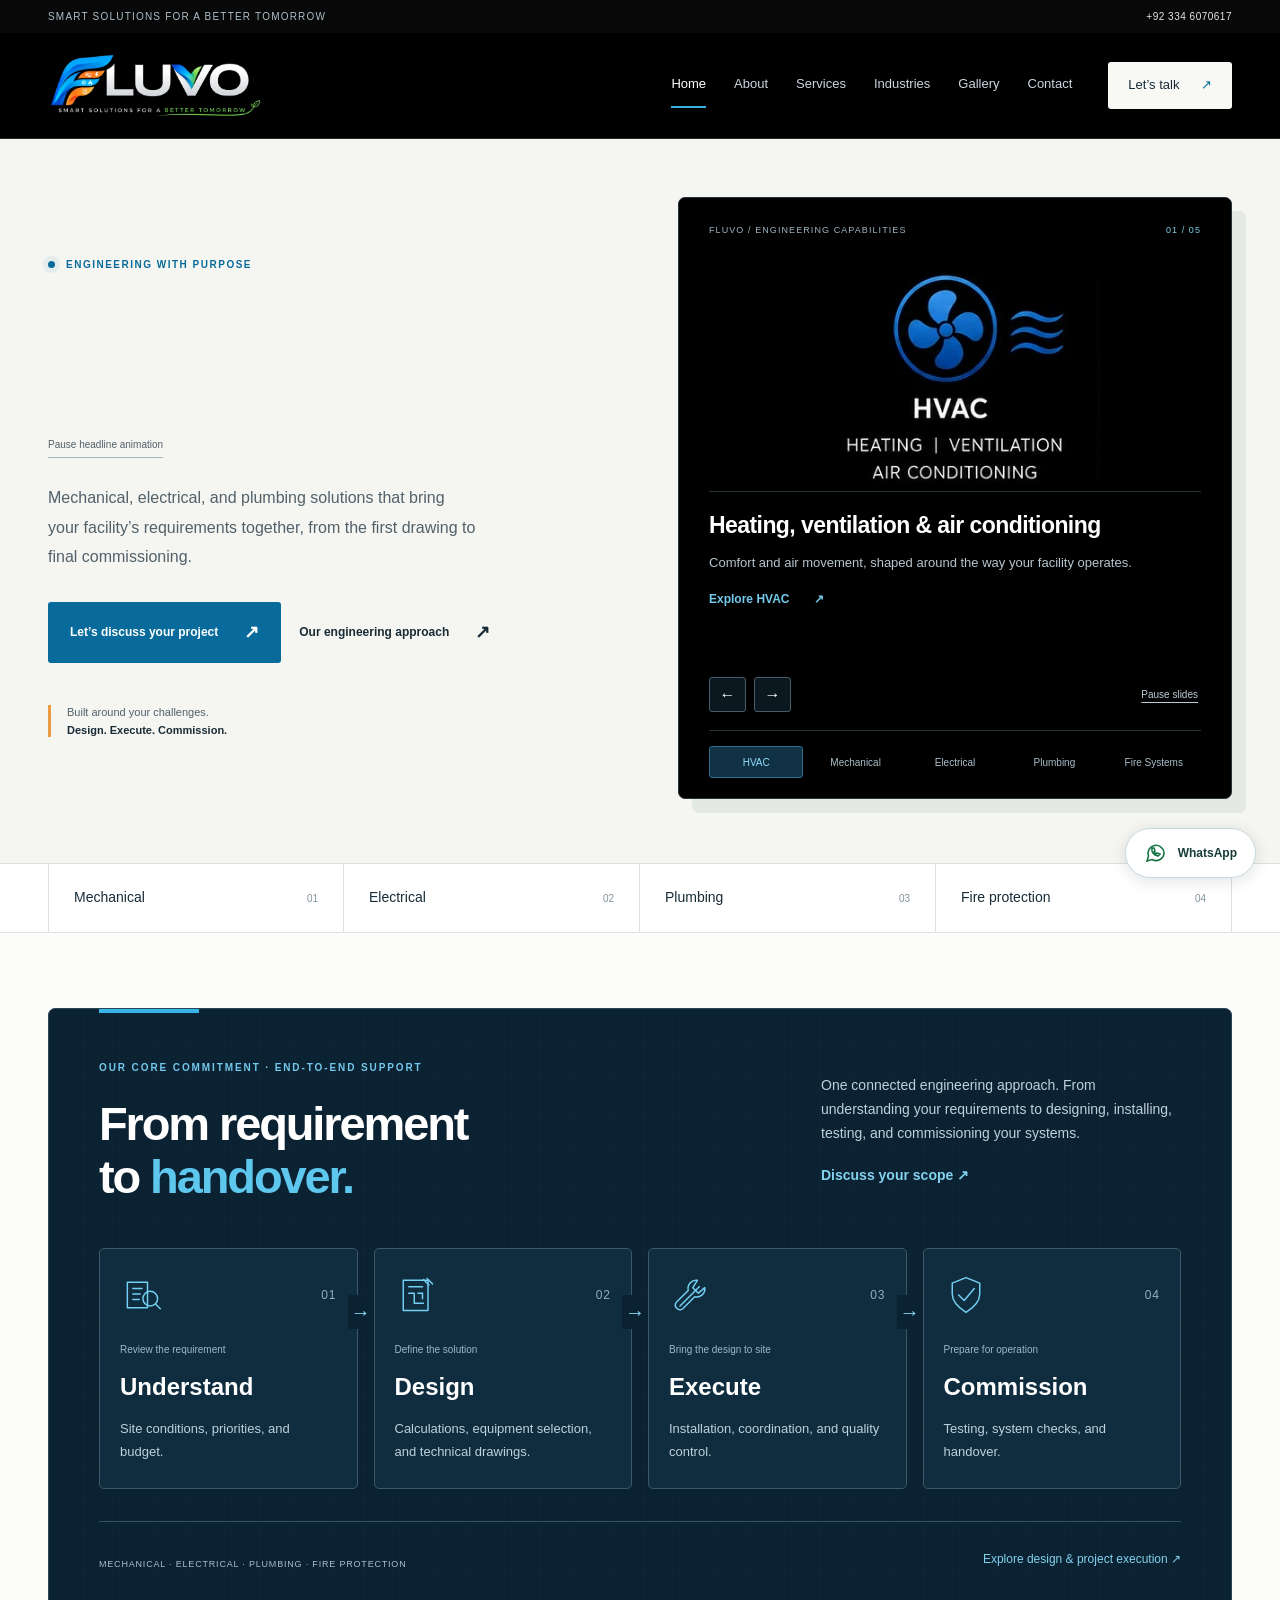
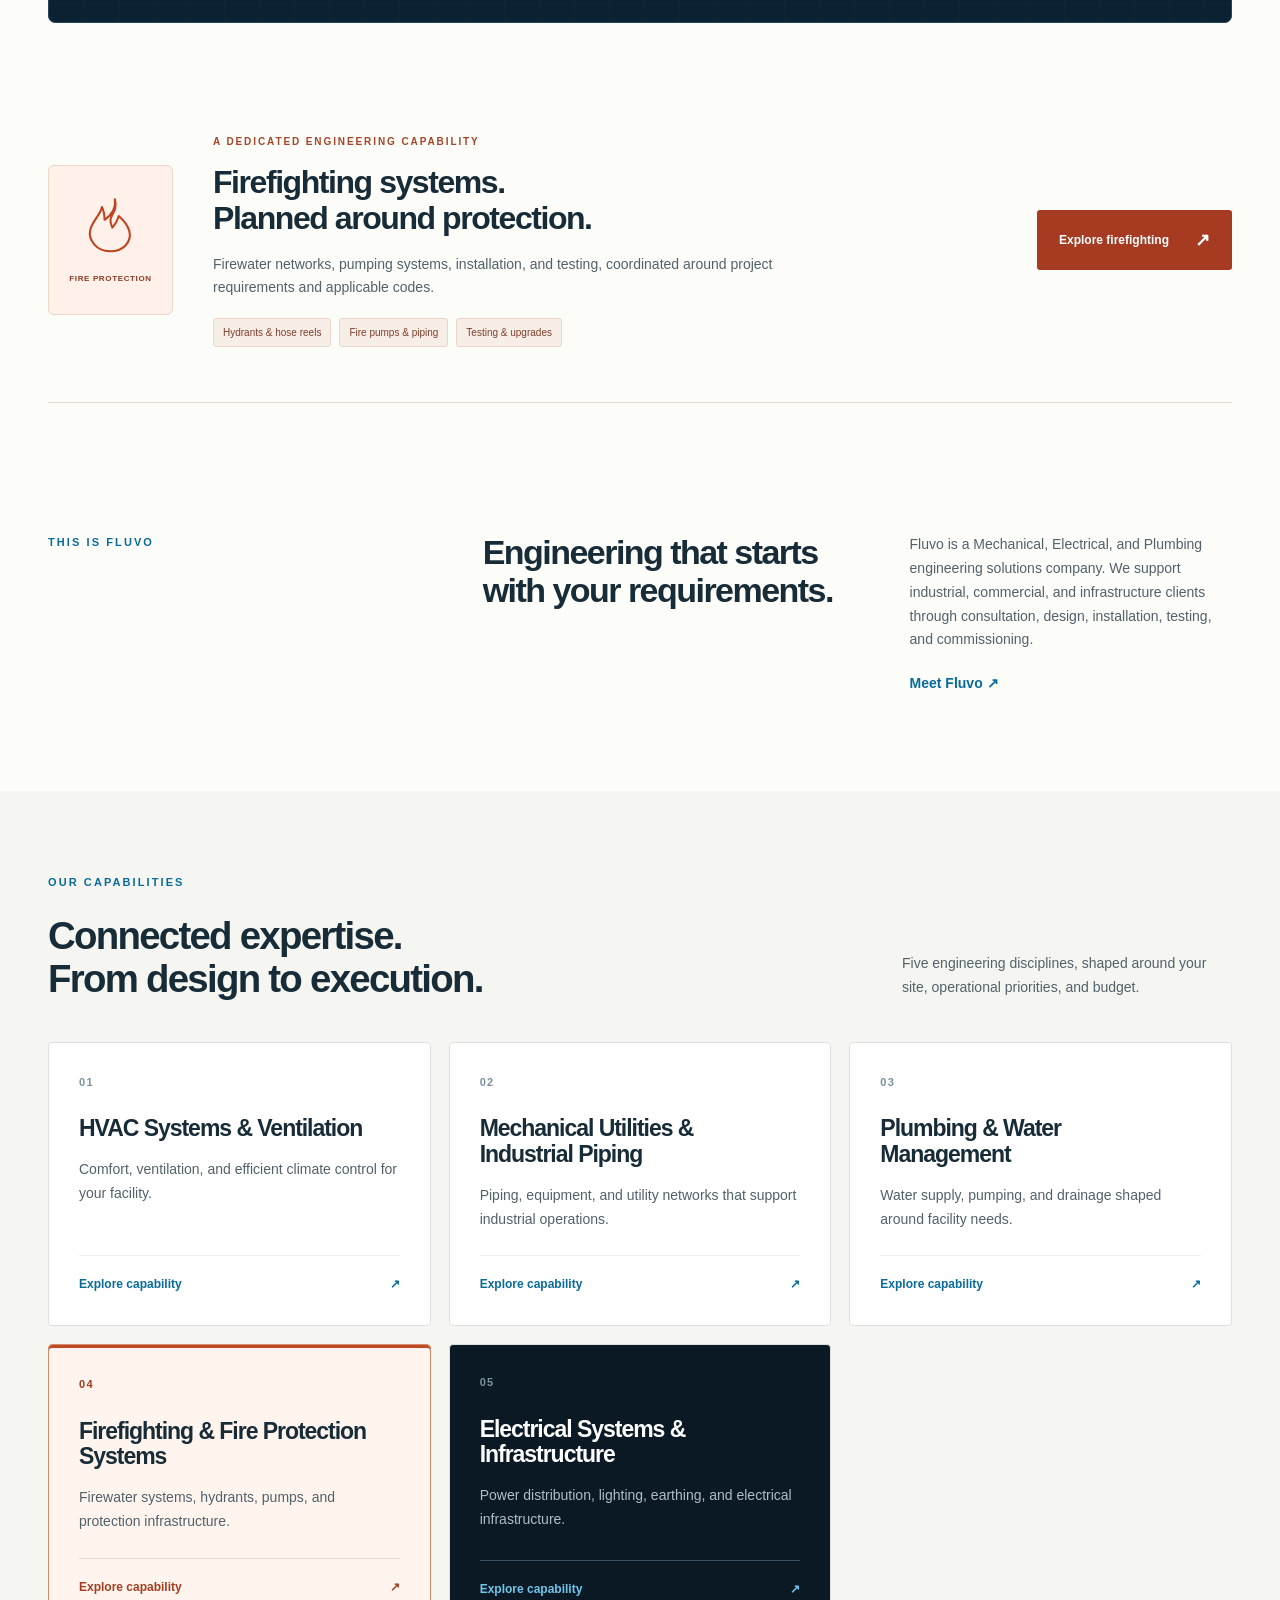
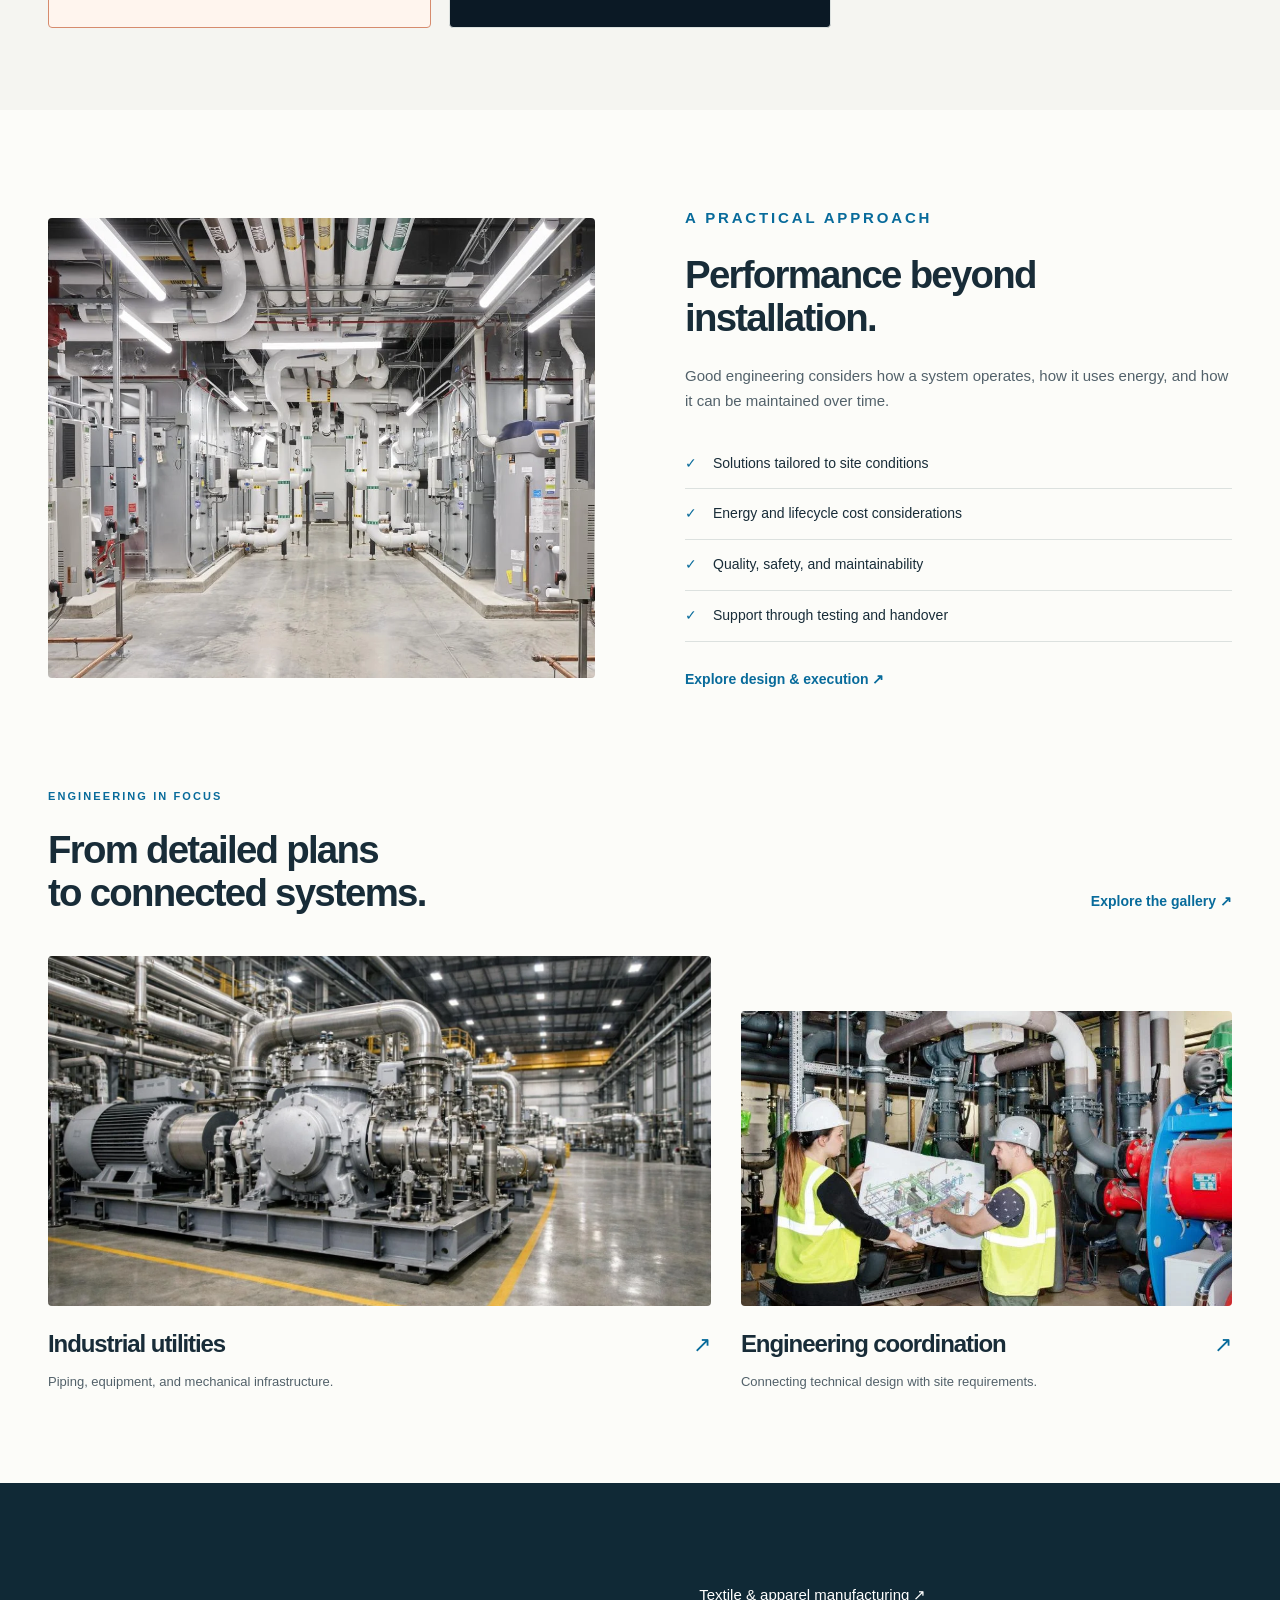
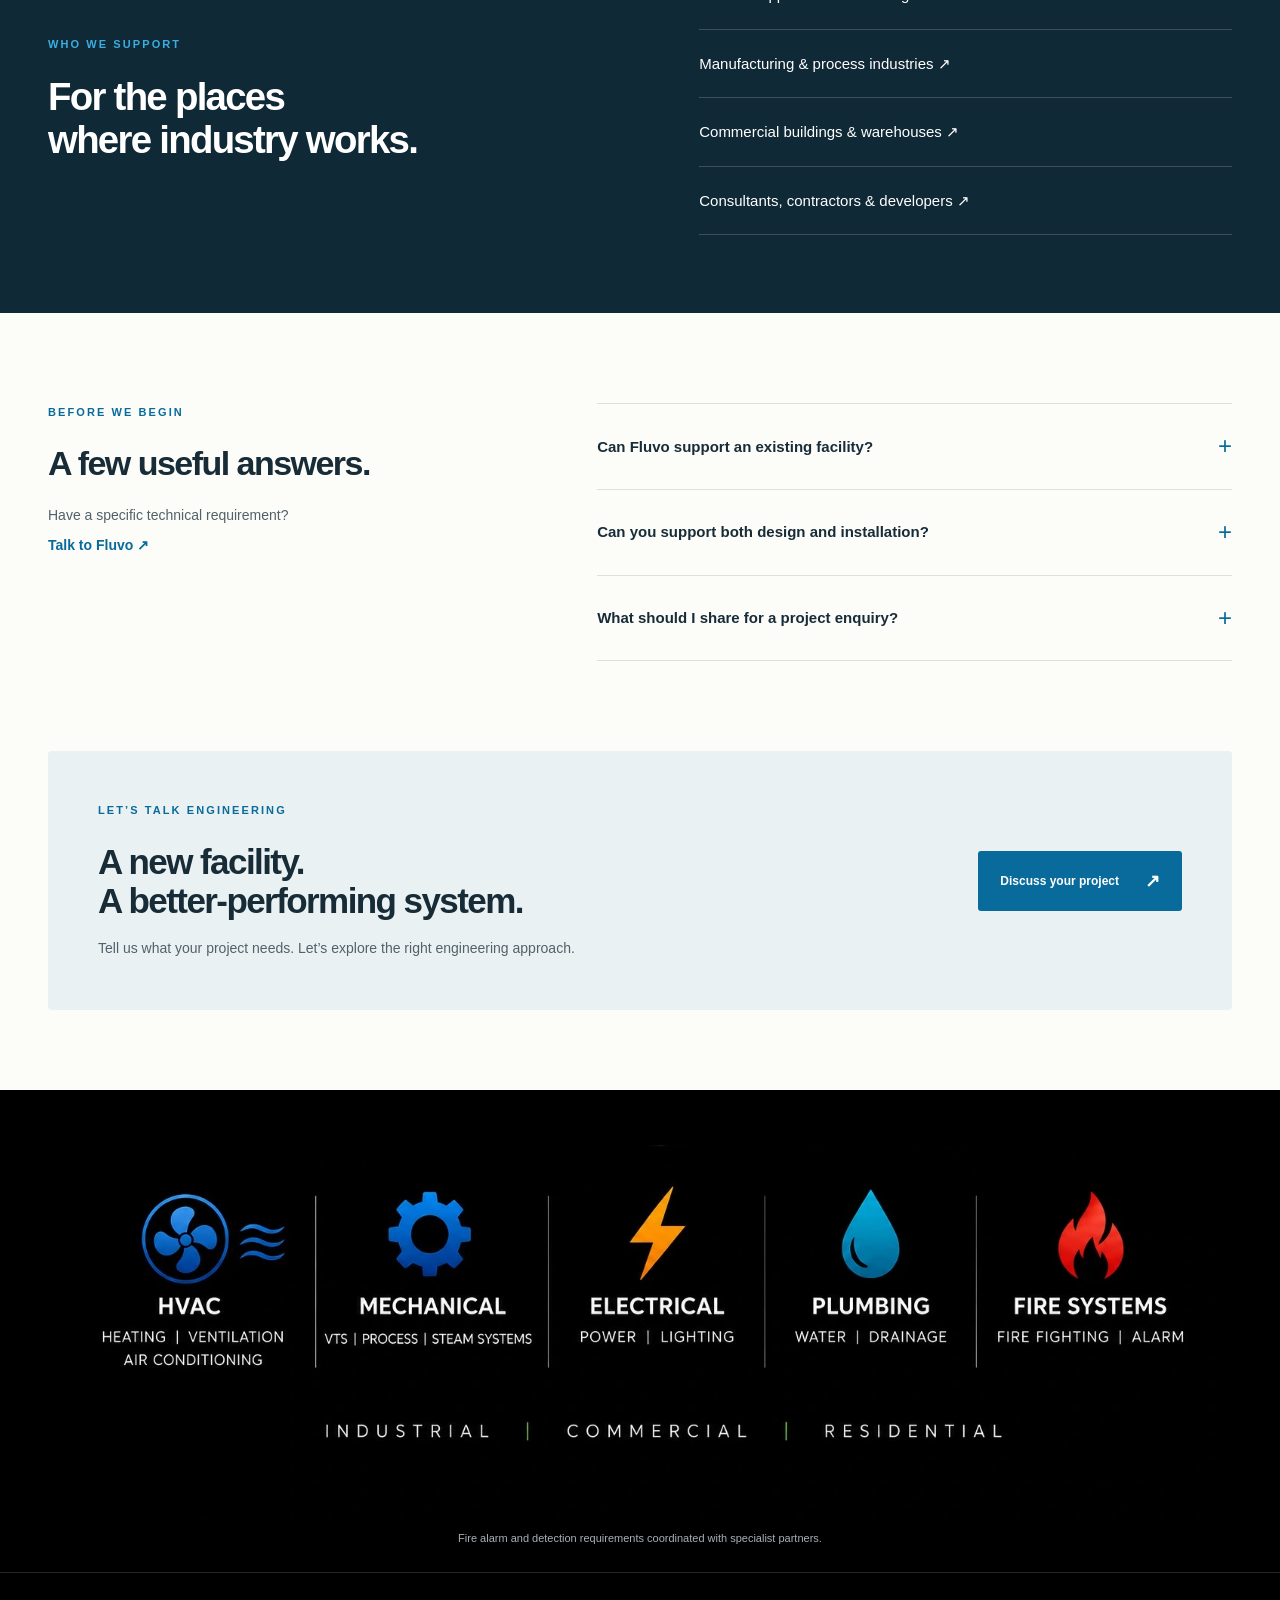
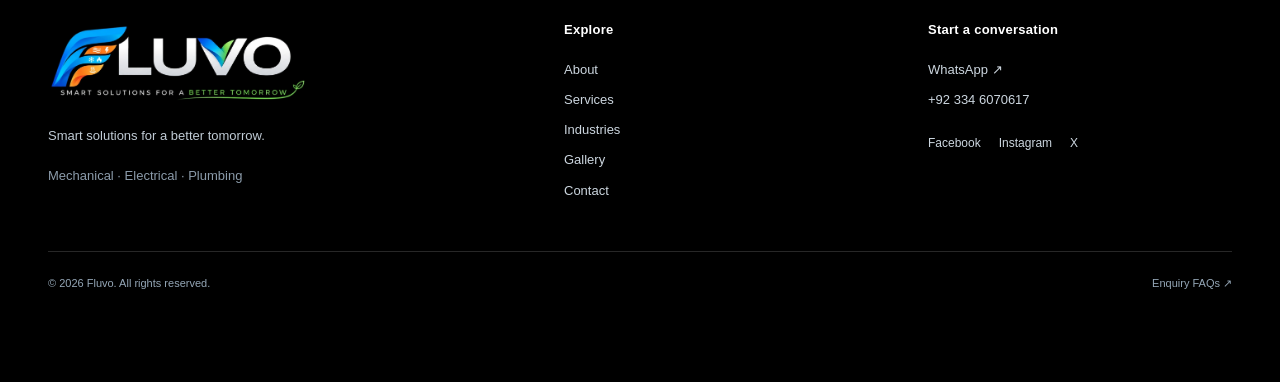
==== commit 044de59d: "Add engineering capability carousel and domain SEO metadata" ====
--- a/index.html
+++ b/index.html
@@ -1,8 +1,8 @@
 <!doctype html>
-<html lang="en"><head><meta charset="utf-8"><meta name="viewport" content="width=device-width, initial-scale=1"><title>Fluvo | MEP Engineering & Project Execution</title><meta name="description" content="Fluvo provides HVAC, mechanical, electrical, plumbing, fire protection and project execution for industrial and commercial projects."><meta name="theme-color" content="#091522"><meta property="og:title" content="Fluvo | MEP Engineering & Project Execution"><meta property="og:description" content="Fluvo provides HVAC, mechanical, electrical, plumbing, fire protection and project execution for industrial and commercial projects."><meta property="og:type" content="website"><meta property="og:site_name" content="Fluvo"><link rel="icon" href="assets/images/favicon.png"><link rel="stylesheet" href="css/style.css"><link rel="stylesheet" href="css/premium.css"><link rel="stylesheet" href="css/focus.css?v=20261028b"><script src="js/main.js?v=20261028b" defer></script></head>
+<html lang="en"><head><meta charset="utf-8"><meta name="viewport" content="width=device-width, initial-scale=1"><title>Fluvo | MEP Engineering & Project Execution</title><meta name="description" content="Fluvo provides HVAC, mechanical, electrical, plumbing, fire protection and project execution for industrial and commercial projects."><meta name="theme-color" content="#091522"><meta property="og:title" content="Fluvo | MEP Engineering & Project Execution"><meta property="og:description" content="Fluvo provides HVAC, mechanical, electrical, plumbing, fire protection and project execution for industrial and commercial projects."><meta property="og:type" content="website"><meta property="og:site_name" content="Fluvo"><link rel="canonical" href="https://fluvo.com.pk/"><meta property="og:url" content="https://fluvo.com.pk/"><meta property="og:image" content="https://fluvo.com.pk/assets/images/fluvo-logo-current.webp"><meta property="og:image:alt" content="Fluvo engineering solutions"><meta name="twitter:card" content="summary_large_image"><script type="application/ld+json">{"@context": "https://schema.org", "@type": "Organization", "@id": "https://fluvo.com.pk/#organization", "name": "Fluvo", "url": "https://fluvo.com.pk/", "logo": "https://fluvo.com.pk/assets/images/fluvo-logo-current.webp", "telephone": "+923346070617", "sameAs": ["https://www.facebook.com/share/1EuFLb1oGB/", "https://www.instagram.com/fluvo.pk/", "https://x.com/FLUVO92"]}</script><link rel="icon" href="assets/images/favicon.png"><link rel="stylesheet" href="css/style.css"><link rel="stylesheet" href="css/premium.css"><link rel="stylesheet" href="css/focus.css?v=20261102"><link rel="stylesheet" href="css/carousel.css?v=20261102"><script src="js/main.js?v=20261102" defer></script></head>
 <body><a class="skip" href="#main">Skip to content</a><div class="topline"><div class="wrap"><span>SMART SOLUTIONS FOR A BETTER TOMORROW</span><a href="tel:+923346070617">+92 334 6070617</a></div></div><header class="site-header"><div class="nav-wrap wrap"><a class="brand" href="index.html" aria-label="Fluvo home"><img src="assets/images/fluvo-logo-current.webp" alt="Fluvo" width="1300" height="390"></a><button class="menu-toggle" aria-expanded="false" aria-controls="navigation" hidden>Menu <span aria-hidden="true">☰</span></button><nav id="navigation" aria-label="Main navigation"><a href="index.html" aria-current="page">Home</a><a href="about.html">About</a><a href="services.html">Services</a><a href="industries.html">Industries</a><a href="projects.html">Gallery</a><a href="contact.html">Contact</a></nav><a class="nav-contact" href="https://wa.me/923346070617?text=Hello%20Fluvo%2C%20I%20would%20like%20to%20discuss%20an%20engineering%20project.">Let’s talk <span aria-hidden="true">↗</span></a></div></header>
 <main id="main" tabindex="-1">
-<section class="hero"><div class="wrap hero-grid"><div class="hero-copy"><p class="eyebrow"><span class="status-dot"></span> ENGINEERING WITH PURPOSE</p><h1 class="hero-rotator"><span class="sr-only">From requirement to handover. Integrated MEP engineering solutions.</span><span class="hero-phrase" aria-hidden="true">From requirement<br><em>to handover.</em></span><span class="hero-phrase" aria-hidden="true">Your vision.<br><em>Our engineering.</em></span><span class="hero-phrase" aria-hidden="true">Designed with care.<br><em>Built to perform.</em></span><span class="hero-phrase" aria-hidden="true">Fire protection.<br><em>Planned with purpose.</em></span></h1><button class="hero-motion-control" type="button" aria-pressed="false" hidden>Pause headline animation</button><p>Mechanical, electrical, and plumbing solutions that bring your facility’s requirements together, from the first drawing to final commissioning.</p><div class="actions"><a class="button " href="contact.html">Let’s discuss your project <span aria-hidden="true">↗</span></a><a class="button secondary" href="#our-process">Our engineering approach <span aria-hidden="true">↗</span></a></div><div class="hero-note"><span class="hero-note-line"></span><p>Built around your challenges.<br><strong>Design. Execute. Commission.</strong></p></div></div><figure class="hero-image"><img src="assets/images/utility-installation.webp" alt="Mechanical utility installation with insulated piping and equipment" width="1353" height="860" fetchpriority="high"><figcaption><span>THE FLUVO APPROACH</span><strong>Precision in every system.</strong><p>Design · Installation · Commissioning</p></figcaption><div class="image-index" aria-hidden="true">FLUVO / ENGINEERING</div></figure></div></section>
+<section class="hero"><div class="wrap hero-grid"><div class="hero-copy"><p class="eyebrow"><span class="status-dot"></span> ENGINEERING WITH PURPOSE</p><h1 class="hero-rotator"><span class="sr-only">From requirement to handover. Integrated MEP engineering solutions.</span><span class="hero-phrase" aria-hidden="true">From requirement<br><em>to handover.</em></span><span class="hero-phrase" aria-hidden="true">Your vision.<br><em>Our engineering.</em></span><span class="hero-phrase" aria-hidden="true">Designed with care.<br><em>Built to perform.</em></span><span class="hero-phrase" aria-hidden="true">Fire protection.<br><em>Planned with purpose.</em></span></h1><button class="hero-motion-control" type="button" aria-pressed="false" hidden>Pause headline animation</button><p>Mechanical, electrical, and plumbing solutions that bring your facility’s requirements together, from the first drawing to final commissioning.</p><div class="actions"><a class="button " href="contact.html">Let’s discuss your project <span aria-hidden="true">↗</span></a><a class="button secondary" href="#our-process">Our engineering approach <span aria-hidden="true">↗</span></a></div><div class="hero-note"><span class="hero-note-line"></span><p>Built around your challenges.<br><strong>Design. Execute. Commission.</strong></p></div></div><section class="capability-carousel" aria-label="Fluvo engineering capabilities" aria-roledescription="carousel"><div class="carousel-top"><span>FLUVO / ENGINEERING CAPABILITIES</span><span class="carousel-count" aria-hidden="true">01 / 05</span></div><div class="capability-slides" aria-live="off"><article class="capability-slide" id="cap-slide-1" role="group" aria-roledescription="slide" aria-label="1 of 5: HVAC"><div class="slide-art"><img src="assets/images/brand-hvac.webp" alt="HVAC engineering" width="320" height="265" fetchpriority="high"></div><div class="slide-copy"><h2>Heating, ventilation & air conditioning</h2><p>Comfort and air movement, shaped around the way your facility operates.</p><a href="services.html#service-1">Explore HVAC <span aria-hidden="true">↗</span></a></div></article><article class="capability-slide" id="cap-slide-2" role="group" aria-roledescription="slide" aria-label="2 of 5: Mechanical" hidden><div class="slide-art"><img src="assets/images/brand-mechanical.webp" alt="Mechanical engineering" width="320" height="265" loading="eager"></div><div class="slide-copy"><h2>Utilities, process & steam systems</h2><p>Industrial piping and mechanical utilities that connect your site’s essential systems.</p><a href="services.html#service-2">Explore Mechanical <span aria-hidden="true">↗</span></a></div></article><article class="capability-slide" id="cap-slide-3" role="group" aria-roledescription="slide" aria-label="3 of 5: Electrical" hidden><div class="slide-art"><img src="assets/images/brand-electrical.webp" alt="Electrical engineering" width="320" height="265" loading="eager"></div><div class="slide-copy"><h2>Power & lighting</h2><p>Power distribution, lighting, and electrical infrastructure for your facility.</p><a href="services.html#service-5">Explore Electrical <span aria-hidden="true">↗</span></a></div></article><article class="capability-slide" id="cap-slide-4" role="group" aria-roledescription="slide" aria-label="4 of 5: Plumbing" hidden><div class="slide-art"><img src="assets/images/brand-plumbing.webp" alt="Plumbing engineering" width="320" height="265" loading="eager"></div><div class="slide-copy"><h2>Water & drainage</h2><p>Water distribution, pumping, and drainage systems planned around facility requirements.</p><a href="services.html#service-3">Explore Plumbing <span aria-hidden="true">↗</span></a></div></article><article class="capability-slide" id="cap-slide-5" role="group" aria-roledescription="slide" aria-label="5 of 5: Fire Systems" hidden><div class="slide-art"><img src="assets/images/brand-fire.webp" alt="Fire Systems engineering" width="320" height="265" loading="eager"></div><div class="slide-copy"><h2>Firefighting & protection</h2><p>Hydrants, fire pumps, and firewater networks, with alarm requirements coordinated through specialists.</p><a href="services.html#service-4">Explore Fire Systems <span aria-hidden="true">↗</span></a></div></article></div><div class="carousel-controls" hidden><div class="carousel-arrows"><button type="button" data-direction="-1" aria-label="Previous capability">←</button><button type="button" data-direction="1" aria-label="Next capability">→</button></div><button type="button" class="carousel-pause" aria-pressed="false">Pause slides</button></div><div class="carousel-selectors" aria-label="Choose a capability" hidden><button type="button" data-slide="0" aria-controls="cap-slide-1" aria-label="Show HVAC slide" aria-pressed="true">HVAC</button><button type="button" data-slide="1" aria-controls="cap-slide-2" aria-label="Show Mechanical slide" aria-pressed="false">Mechanical</button><button type="button" data-slide="2" aria-controls="cap-slide-3" aria-label="Show Electrical slide" aria-pressed="false">Electrical</button><button type="button" data-slide="3" aria-controls="cap-slide-4" aria-label="Show Plumbing slide" aria-pressed="false">Plumbing</button><button type="button" data-slide="4" aria-controls="cap-slide-5" aria-label="Show Fire Systems slide" aria-pressed="false">Fire Systems</button></div></section></div></section>
 <section class="discipline-strip" aria-label="Core engineering disciplines"><div class="wrap"><span>Mechanical <b>01</b></span><span>Electrical <b>02</b></span><span>Plumbing <b>03</b></span><span>Fire protection <b>04</b></span></div></section>
 <section class="process process-priority wrap" id="our-process" aria-labelledby="process-heading"><div class="section-top"><div><p class="eyebrow">OUR CORE COMMITMENT · END-TO-END SUPPORT</p><h2 id="process-heading">From requirement<br>to <em>handover.</em></h2></div><div class="process-intro"><p>One connected engineering approach. From understanding your requirements to designing, installing, testing, and commissioning your systems.</p><a class="text-link" href="contact.html">Discuss your scope ↗</a></div></div><ol><li><div class="process-step-top"><svg viewBox="0 0 48 48" fill="none" stroke="currentColor" stroke-width="1.6" stroke-linecap="round" stroke-linejoin="round" aria-hidden="true"><path d="M8 10h22v28H8zM14 17h10M14 23h8M14 29h7"/><circle cx="33" cy="28" r="8"/><path d="m39 34 5 5"/></svg><span class="step-code">01</span></div><p class="step-caption">Review the requirement</p><strong>Understand</strong><span>Site conditions, priorities, and budget.</span></li><li><div class="process-step-top"><svg viewBox="0 0 48 48" fill="none" stroke="currentColor" stroke-width="1.6" stroke-linecap="round" stroke-linejoin="round" aria-hidden="true"><path d="M9 8h27v33H9zM15 15h15M15 22h6v11h10M25 22h5v6"/><path d="m31 7 6 6M35 6l6 6"/></svg><span class="step-code">02</span></div><p class="step-caption">Define the solution</p><strong>Design</strong><span>Calculations, equipment selection, and technical drawings.</span></li><li><div class="process-step-top"><svg viewBox="0 0 48 48" fill="none" stroke="currentColor" stroke-width="1.6" stroke-linecap="round" stroke-linejoin="round" aria-hidden="true"><path d="m12 36 21-21M31 8a9 9 0 0 0-10 11L8 32a5 5 0 0 0 7 7l13-13A9 9 0 0 0 39 16l-7 6-6-6z"/></svg><span class="step-code">03</span></div><p class="step-caption">Bring the design to site</p><strong>Execute</strong><span>Installation, coordination, and quality control.</span></li><li><div class="process-step-top"><svg viewBox="0 0 48 48" fill="none" stroke="currentColor" stroke-width="1.6" stroke-linecap="round" stroke-linejoin="round" aria-hidden="true"><path d="M24 5 39 11v12c0 9-7 15-15 20C16 38 9 32 9 23V11z"/><path d="m16 24 6 6 11-13"/></svg><span class="step-code">04</span></div><p class="step-caption">Prepare for operation</p><strong>Commission</strong><span>Testing, system checks, and handover.</span></li></ol><div class="process-bottom"><span>MECHANICAL · ELECTRICAL · PLUMBING · FIRE PROTECTION</span><a href="services.html#our-process">Explore design &amp; project execution ↗</a></div></section><section class="fire-feature wrap" aria-labelledby="fire-heading"><div class="fire-symbol"><svg viewBox="0 0 48 48" fill="none" stroke="currentColor" stroke-width="1.6" stroke-linecap="round" stroke-linejoin="round" aria-hidden="true"><path d="M27 4c3 12-7 12-2 22 3-3 4-6 5-9 8 7 12 16 5 23-6 6-18 6-24-1C1 27 16 18 17 10c2 4 2 8 2 10 6-4 9-9 8-16Z"/></svg><span>FIRE PROTECTION</span></div><div class="fire-copy"><p class="eyebrow">A DEDICATED ENGINEERING CAPABILITY</p><h2 id="fire-heading">Firefighting systems.<br>Planned around protection.</h2><p>Firewater networks, pumping systems, installation, and testing, coordinated around project requirements and applicable codes.</p><div class="fire-tags"><span>Hydrants &amp; hose reels</span><span>Fire pumps &amp; piping</span><span>Testing &amp; upgrades</span></div></div><a class="button" href="services.html#service-4">Explore firefighting <span aria-hidden="true">↗</span></a></section><section class="intro-section wrap"><p class="eyebrow">THIS IS FLUVO</p><div><h2>Engineering that starts<br>with your requirements.</h2><p>Fluvo is a Mechanical, Electrical, and Plumbing engineering solutions company. We support industrial, commercial, and infrastructure clients through consultation, design, installation, testing, and commissioning.</p><a class="text-link" href="about.html">Meet Fluvo <span aria-hidden="true">↗</span></a></div></section>
 <section class="services-section"><div class="wrap"><div class="section-top"><div><p class="eyebrow">OUR CAPABILITIES</p><h2>Connected expertise.<br>From design to execution.</h2></div><p>Five engineering disciplines, shaped around your site, operational priorities, and budget.</p></div><div class="services-grid"><a class="service-card " href="services.html#service-1"><span class="card-number">01</span><h3>HVAC Systems &amp; Ventilation</h3><p>Comfort, ventilation, and efficient climate control for your facility.</p><span class="card-link">Explore capability <span aria-hidden="true">↗</span></span></a><a class="service-card " href="services.html#service-2"><span class="card-number">02</span><h3>Mechanical Utilities &amp; Industrial Piping</h3><p>Piping, equipment, and utility networks that support industrial operations.</p><span class="card-link">Explore capability <span aria-hidden="true">↗</span></span></a><a class="service-card " href="services.html#service-3"><span class="card-number">03</span><h3>Plumbing &amp; Water Management</h3><p>Water supply, pumping, and drainage shaped around facility needs.</p><span class="card-link">Explore capability <span aria-hidden="true">↗</span></span></a><a class="service-card fire-card" href="services.html#service-4"><span class="card-number">04</span><h3>Firefighting &amp; Fire Protection Systems</h3><p>Firewater systems, hydrants, pumps, and protection infrastructure.</p><span class="card-link">Explore capability <span aria-hidden="true">↗</span></span></a><a class="service-card " href="services.html#service-5"><span class="card-number">05</span><h3>Electrical Systems &amp; Infrastructure</h3><p>Power distribution, lighting, earthing, and electrical infrastructure.</p><span class="card-link">Explore capability <span aria-hidden="true">↗</span></span></a></div></div></section>
--- a/css/carousel.css
+++ b/css/carousel.css
@@ -0,0 +1,37 @@
+/* Homepage carousel only. Footer discipline artwork is intentionally independent. */
+.capability-carousel {
+  background: #000;
+  border: 1px solid #26333b;
+  border-radius: 7px;
+  color: #fff;
+  padding: 25px 30px 20px;
+  box-shadow: 14px 14px 0 #e4e9e5;
+  min-width: 0;
+}
+.carousel-top { display: flex; align-items: center; justify-content: space-between; gap: 12px; color: #9db5c2; font-size: 9px; letter-spacing: .12em; }
+.carousel-count { color: #83d2ef; white-space: nowrap; }
+.capability-slides { display: grid; }
+.capability-slide { grid-area: 1 / 1; }
+.capability-slide[hidden] { display: none; }
+.slide-art { display: flex; height: 238px; justify-content: center; align-items: center; margin-top: 15px; }
+.slide-art img { width: auto; height: 100%; max-width: 100%; object-fit: contain; }
+.slide-copy { min-height: 166px; border-top: 1px solid #26333b; padding-top: 20px; }
+.slide-copy h2 { font-size: 23px; line-height: 1.2; letter-spacing: -.025em; }
+.slide-copy p { color: #b6c5ce; font-size: 13px; line-height: 1.7; margin-top: 12px; }
+.slide-copy>a { display: inline-flex; align-items: center; gap: 24px; color: #75c9eb; font-size: 12px; font-weight: 600; margin-top: 15px; }
+.slide-copy>a:hover { color: #fff; }
+.carousel-controls { display: flex; justify-content: space-between; align-items: center; padding-top: 20px; }
+.carousel-controls[hidden],.carousel-selectors[hidden] { display: none; }
+.carousel-arrows { display: flex; gap: 8px; }
+.carousel-arrows button { width: 37px; height: 35px; border: 1px solid #475c68; background: #0c1820; color: white; border-radius: 3px; cursor: pointer; }
+.carousel-arrows button:hover { border-color: #67c5ec; background: #163243; }
+.carousel-pause { border: 0; background: transparent; color: #bdcdd5; text-decoration: underline; text-underline-offset: 4px; font-size: 10px; padding: 9px 3px; cursor: pointer; }
+.carousel-selectors { display: flex; flex-wrap: wrap; gap: 5px; margin-top: 18px; padding-top: 15px; border-top: 1px solid #26333b; }
+.carousel-selectors button { flex: 1; min-height: 32px; white-space: nowrap; background: transparent; border: 1px solid transparent; border-radius: 3px; color: #abbec9; font-size: 10px; padding: 6px; cursor: pointer; }
+.carousel-selectors button[aria-pressed="true"] { background: #113244; border-color: #2c708f; color: #8fddfc; }
+.carousel-selectors button:hover { color: #fff; }
+@keyframes capability-enter { from { opacity: .2; transform: translateX(8px); } to { opacity: 1; transform: none; } }
+@media(prefers-reduced-motion:no-preference) { .capability-slide.is-entering { animation: capability-enter .45s ease-out; } }
+@media(max-width:1100px) { .capability-carousel { padding-inline: 23px; }.slide-art { height: 215px; }.slide-copy { min-height: 185px; }.slide-copy h2 { font-size: 21px; } }
+@media(max-width:900px) { .capability-carousel { padding-inline: 20px; box-shadow: 8px 8px 0 #e4e9e5; }.carousel-top { font-size: 8px; letter-spacing: .06em; }.slide-art { height: 195px; }.slide-copy { min-height: 215px; }.slide-copy h2 { font-size: 20px; }.carousel-selectors button { flex-basis: 28%; } }
+@media(max-width:640px) { .capability-carousel { margin-right: 7px; padding: 22px; }.slide-art { height: 215px; }.slide-copy { min-height: 192px; }.slide-copy h2 { font-size: 23px; }.carousel-selectors button { flex-basis: 25%; min-height: 37px; }.carousel-controls { padding-top: 14px; } }
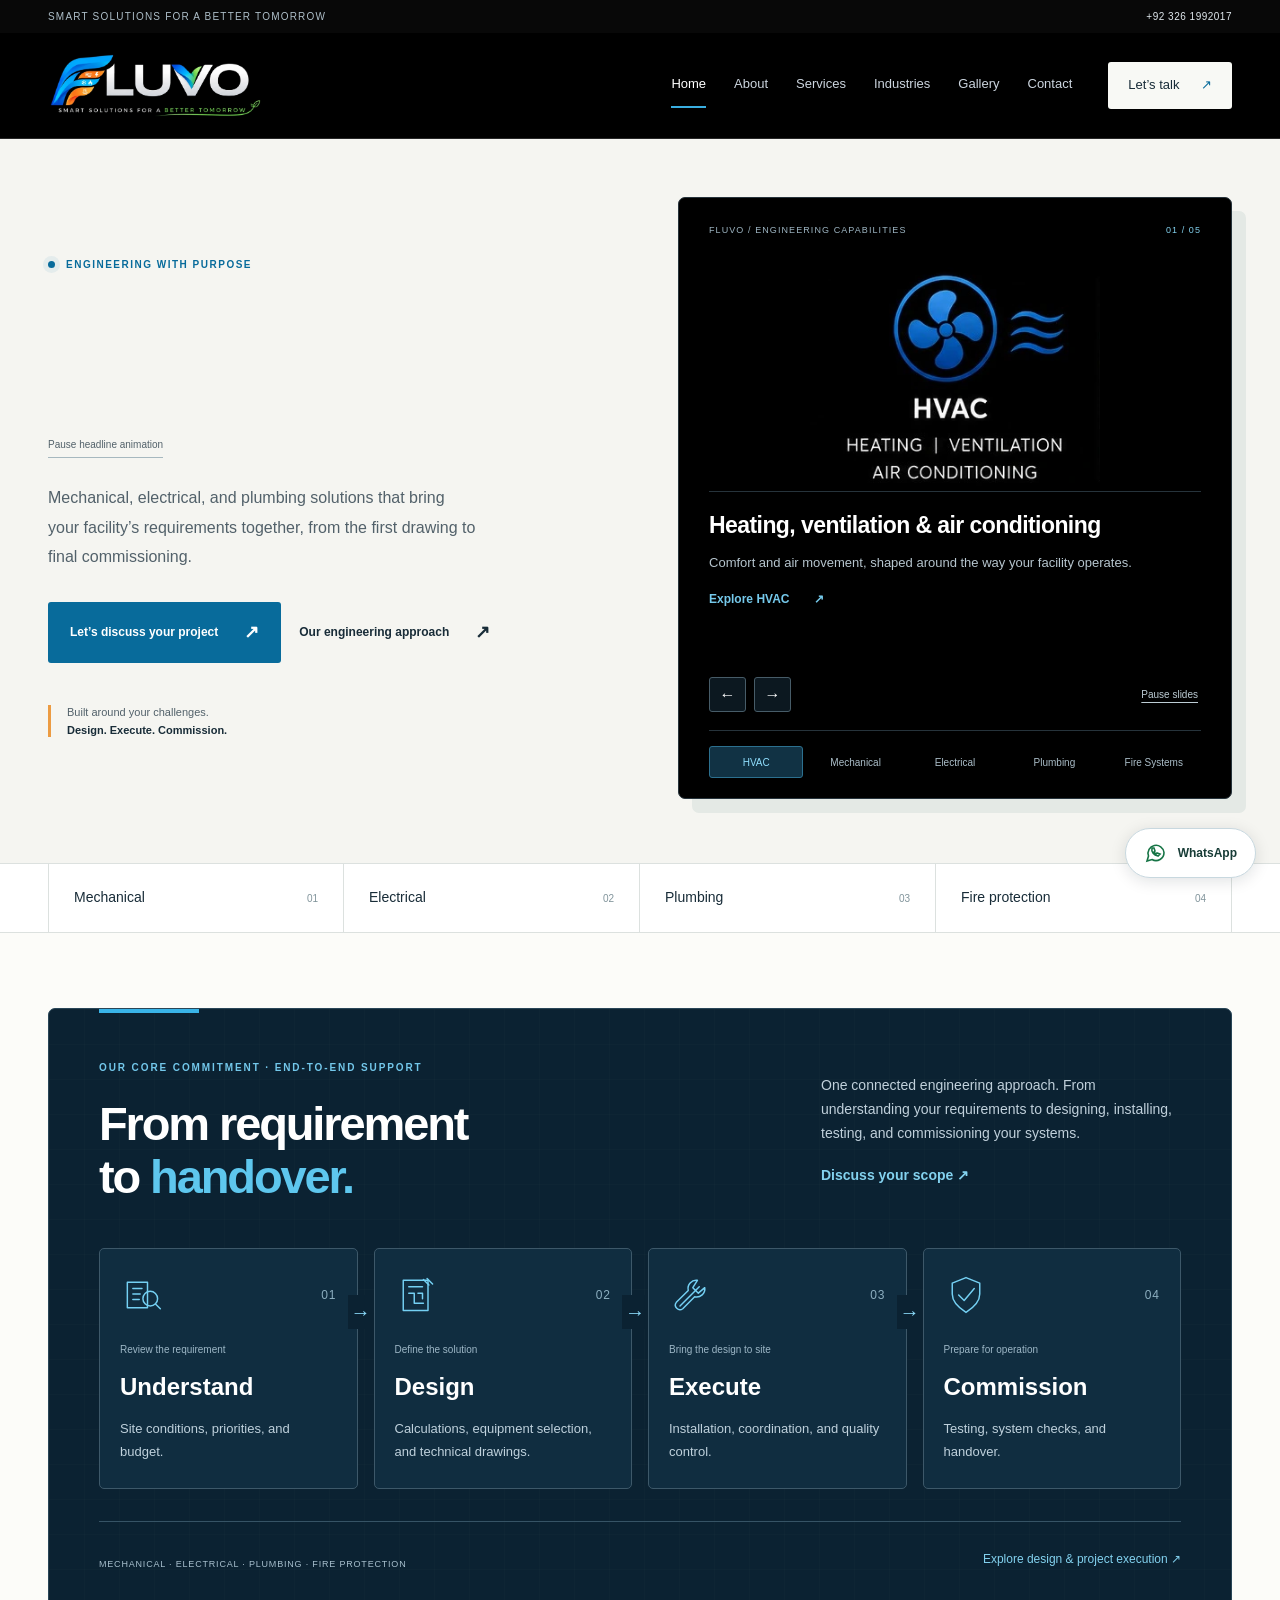
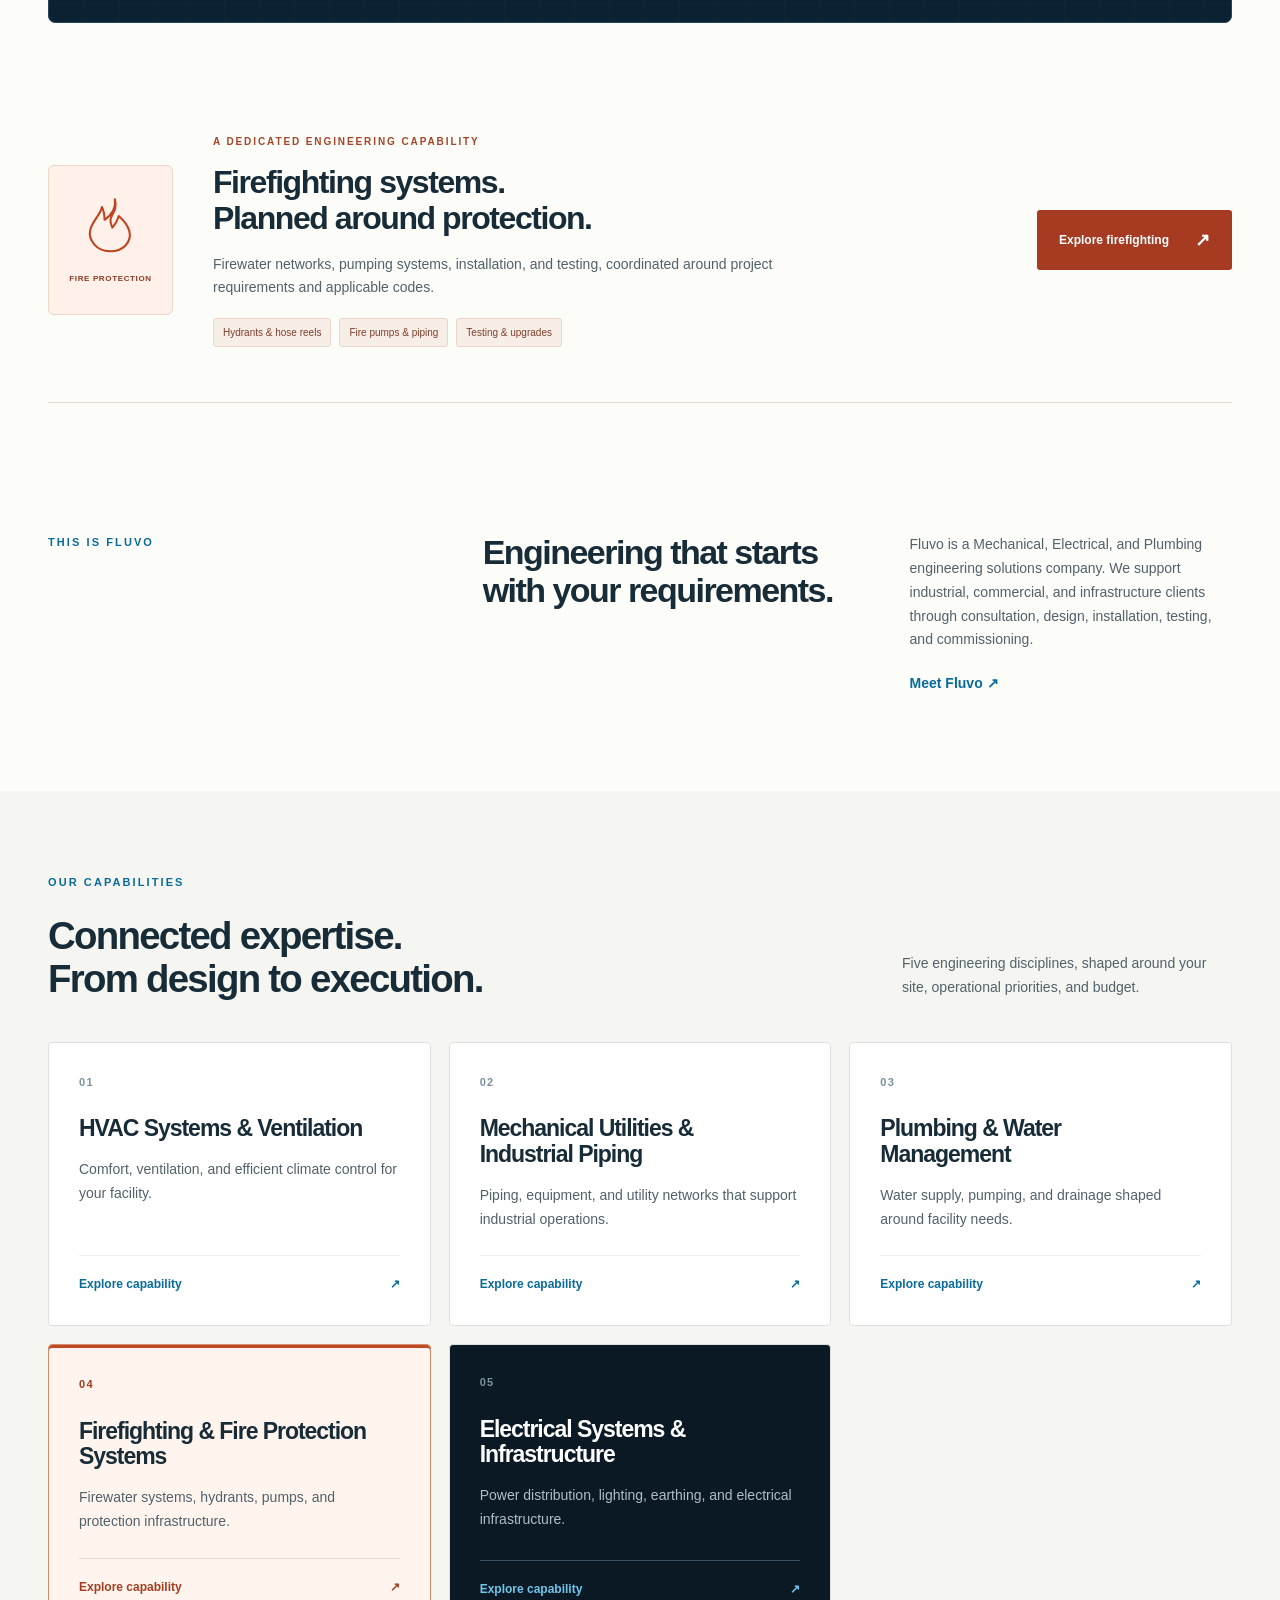
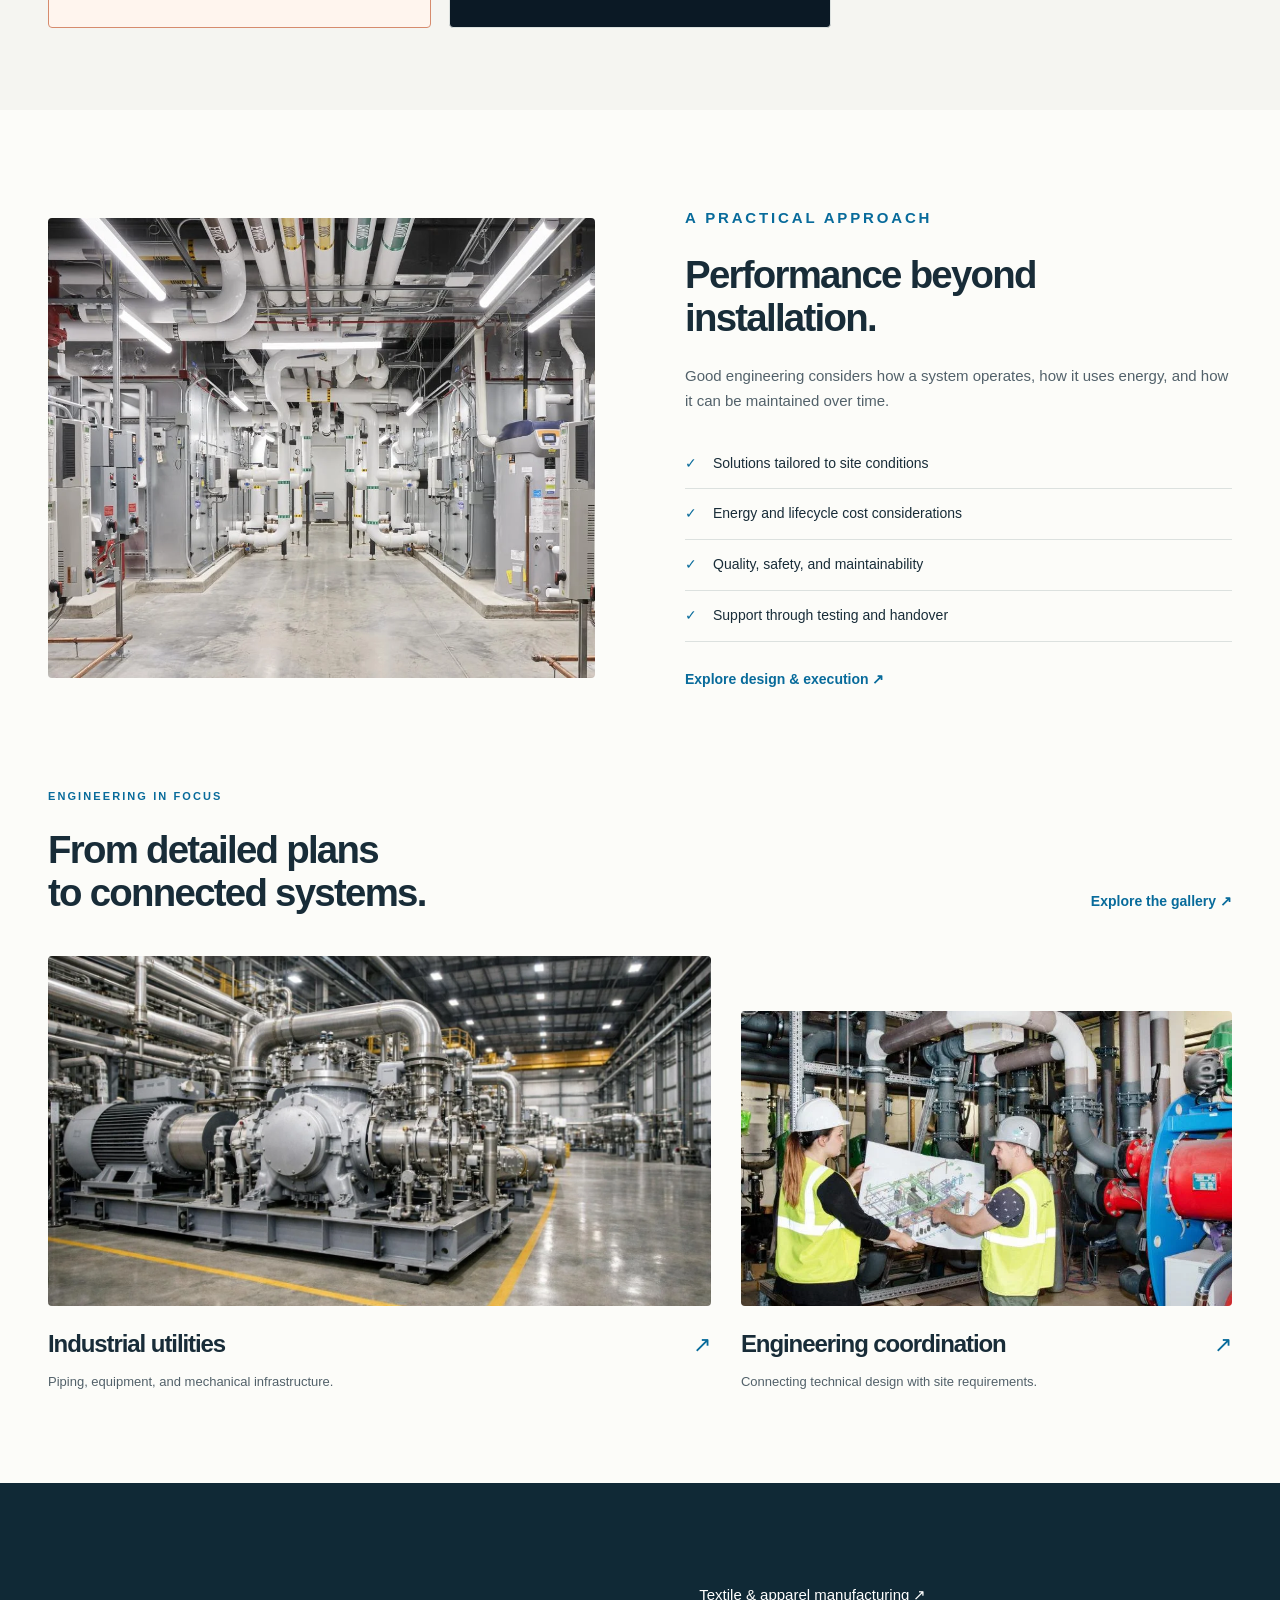
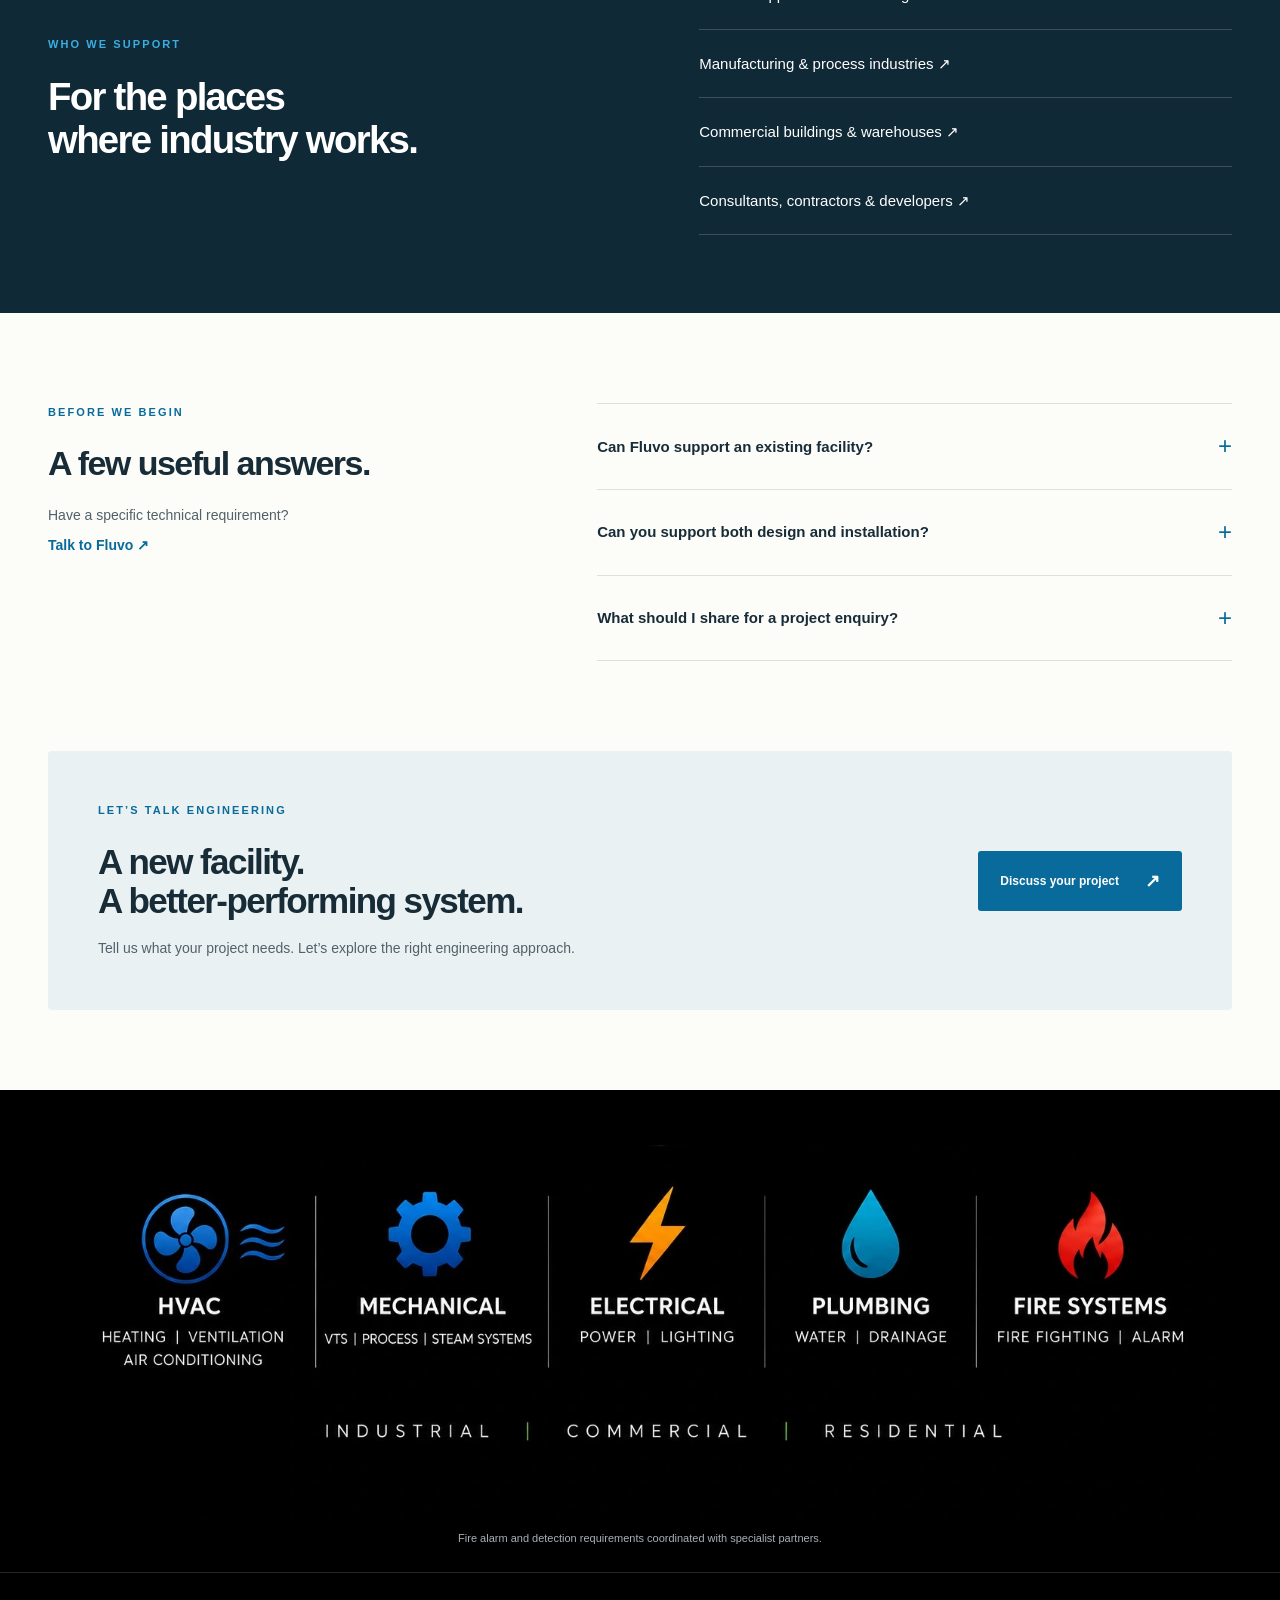
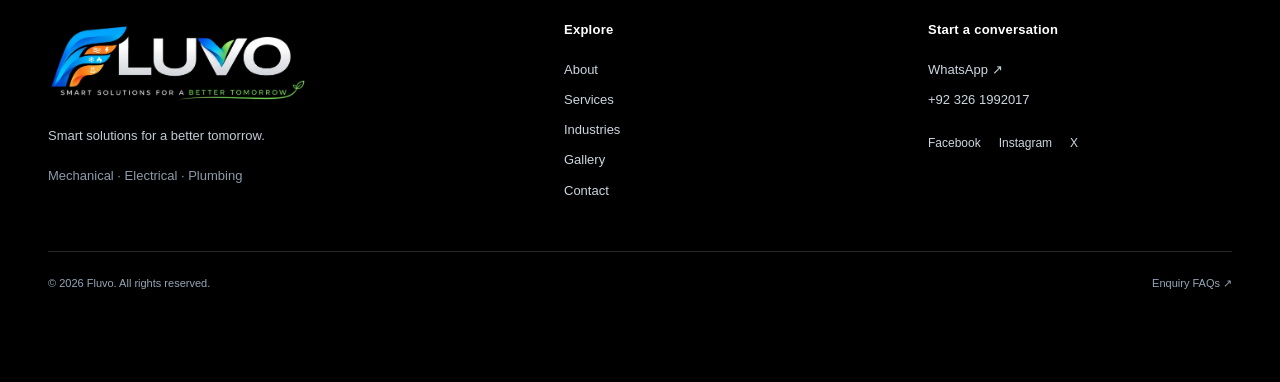
==== commit 06c00210: "Update public contact number" ====
--- a/index.html
+++ b/index.html
@@ -1,10 +1,10 @@
 <!doctype html>
-<html lang="en"><head><meta charset="utf-8"><meta name="viewport" content="width=device-width, initial-scale=1"><title>Fluvo | MEP Engineering & Project Execution</title><meta name="description" content="Fluvo provides HVAC, mechanical, electrical, plumbing, fire protection and project execution for industrial and commercial projects."><meta name="theme-color" content="#091522"><meta property="og:title" content="Fluvo | MEP Engineering & Project Execution"><meta property="og:description" content="Fluvo provides HVAC, mechanical, electrical, plumbing, fire protection and project execution for industrial and commercial projects."><meta property="og:type" content="website"><meta property="og:site_name" content="Fluvo"><link rel="canonical" href="https://fluvo.com.pk/"><meta property="og:url" content="https://fluvo.com.pk/"><meta property="og:image" content="https://fluvo.com.pk/assets/images/fluvo-logo-current.webp"><meta property="og:image:alt" content="Fluvo engineering solutions"><meta name="twitter:card" content="summary_large_image"><script type="application/ld+json">{"@context": "https://schema.org", "@type": "Organization", "@id": "https://fluvo.com.pk/#organization", "name": "Fluvo", "url": "https://fluvo.com.pk/", "logo": "https://fluvo.com.pk/assets/images/fluvo-logo-current.webp", "telephone": "+923346070617", "sameAs": ["https://www.facebook.com/share/1EuFLb1oGB/", "https://www.instagram.com/fluvo.pk/", "https://x.com/FLUVO92"]}</script><link rel="icon" href="assets/images/favicon.png"><link rel="stylesheet" href="css/style.css"><link rel="stylesheet" href="css/premium.css"><link rel="stylesheet" href="css/focus.css?v=20261102"><link rel="stylesheet" href="css/carousel.css?v=20261102"><script src="js/main.js?v=20261102" defer></script></head>
-<body><a class="skip" href="#main">Skip to content</a><div class="topline"><div class="wrap"><span>SMART SOLUTIONS FOR A BETTER TOMORROW</span><a href="tel:+923346070617">+92 334 6070617</a></div></div><header class="site-header"><div class="nav-wrap wrap"><a class="brand" href="index.html" aria-label="Fluvo home"><img src="assets/images/fluvo-logo-current.webp" alt="Fluvo" width="1300" height="390"></a><button class="menu-toggle" aria-expanded="false" aria-controls="navigation" hidden>Menu <span aria-hidden="true">☰</span></button><nav id="navigation" aria-label="Main navigation"><a href="index.html" aria-current="page">Home</a><a href="about.html">About</a><a href="services.html">Services</a><a href="industries.html">Industries</a><a href="projects.html">Gallery</a><a href="contact.html">Contact</a></nav><a class="nav-contact" href="https://wa.me/923346070617?text=Hello%20Fluvo%2C%20I%20would%20like%20to%20discuss%20an%20engineering%20project.">Let’s talk <span aria-hidden="true">↗</span></a></div></header>
+<html lang="en"><head><meta charset="utf-8"><meta name="viewport" content="width=device-width, initial-scale=1"><title>Fluvo | MEP Engineering & Project Execution</title><meta name="description" content="Fluvo provides HVAC, mechanical, electrical, plumbing, fire protection and project execution for industrial and commercial projects."><meta name="theme-color" content="#091522"><meta property="og:title" content="Fluvo | MEP Engineering & Project Execution"><meta property="og:description" content="Fluvo provides HVAC, mechanical, electrical, plumbing, fire protection and project execution for industrial and commercial projects."><meta property="og:type" content="website"><meta property="og:site_name" content="Fluvo"><link rel="canonical" href="https://fluvo.com.pk/"><meta property="og:url" content="https://fluvo.com.pk/"><meta property="og:image" content="https://fluvo.com.pk/assets/images/fluvo-logo-current.webp"><meta property="og:image:alt" content="Fluvo engineering solutions"><meta name="twitter:card" content="summary_large_image"><script type="application/ld+json">{"@context": "https://schema.org", "@type": "Organization", "@id": "https://fluvo.com.pk/#organization", "name": "Fluvo", "url": "https://fluvo.com.pk/", "logo": "https://fluvo.com.pk/assets/images/fluvo-logo-current.webp", "telephone": "+923261992017", "sameAs": ["https://www.facebook.com/share/1EuFLb1oGB/", "https://www.instagram.com/fluvo.pk/", "https://x.com/FLUVO92"]}</script><link rel="icon" type="image/png" sizes="192x192" href="assets/images/favicon.png"><link rel="apple-touch-icon" sizes="180x180" href="assets/images/apple-touch-icon.png"><link rel="stylesheet" href="css/style.css"><link rel="stylesheet" href="css/premium.css"><link rel="stylesheet" href="css/focus.css?v=20261102"><link rel="stylesheet" href="css/carousel.css?v=20261102"><script src="js/main.js?v=20261102" defer></script></head>
+<body><a class="skip" href="#main">Skip to content</a><div class="topline"><div class="wrap"><span>SMART SOLUTIONS FOR A BETTER TOMORROW</span><a href="tel:+923261992017">+92 326 1992017</a></div></div><header class="site-header"><div class="nav-wrap wrap"><a class="brand" href="index.html" aria-label="Fluvo home"><img src="assets/images/fluvo-logo-current.webp" alt="Fluvo" width="1300" height="390"></a><button class="menu-toggle" aria-expanded="false" aria-controls="navigation" hidden>Menu <span aria-hidden="true">☰</span></button><nav id="navigation" aria-label="Main navigation"><a href="index.html" aria-current="page">Home</a><a href="about.html">About</a><a href="services.html">Services</a><a href="industries.html">Industries</a><a href="projects.html">Gallery</a><a href="contact.html">Contact</a></nav><a class="nav-contact" href="https://wa.me/923261992017?text=Hello%20Fluvo%2C%20I%20would%20like%20to%20discuss%20an%20engineering%20project.">Let’s talk <span aria-hidden="true">↗</span></a></div></header>
 <main id="main" tabindex="-1">
 <section class="hero"><div class="wrap hero-grid"><div class="hero-copy"><p class="eyebrow"><span class="status-dot"></span> ENGINEERING WITH PURPOSE</p><h1 class="hero-rotator"><span class="sr-only">From requirement to handover. Integrated MEP engineering solutions.</span><span class="hero-phrase" aria-hidden="true">From requirement<br><em>to handover.</em></span><span class="hero-phrase" aria-hidden="true">Your vision.<br><em>Our engineering.</em></span><span class="hero-phrase" aria-hidden="true">Designed with care.<br><em>Built to perform.</em></span><span class="hero-phrase" aria-hidden="true">Fire protection.<br><em>Planned with purpose.</em></span></h1><button class="hero-motion-control" type="button" aria-pressed="false" hidden>Pause headline animation</button><p>Mechanical, electrical, and plumbing solutions that bring your facility’s requirements together, from the first drawing to final commissioning.</p><div class="actions"><a class="button " href="contact.html">Let’s discuss your project <span aria-hidden="true">↗</span></a><a class="button secondary" href="#our-process">Our engineering approach <span aria-hidden="true">↗</span></a></div><div class="hero-note"><span class="hero-note-line"></span><p>Built around your challenges.<br><strong>Design. Execute. Commission.</strong></p></div></div><section class="capability-carousel" aria-label="Fluvo engineering capabilities" aria-roledescription="carousel"><div class="carousel-top"><span>FLUVO / ENGINEERING CAPABILITIES</span><span class="carousel-count" aria-hidden="true">01 / 05</span></div><div class="capability-slides" aria-live="off"><article class="capability-slide" id="cap-slide-1" role="group" aria-roledescription="slide" aria-label="1 of 5: HVAC"><div class="slide-art"><img src="assets/images/brand-hvac.webp" alt="HVAC engineering" width="320" height="265" fetchpriority="high"></div><div class="slide-copy"><h2>Heating, ventilation & air conditioning</h2><p>Comfort and air movement, shaped around the way your facility operates.</p><a href="services.html#service-1">Explore HVAC <span aria-hidden="true">↗</span></a></div></article><article class="capability-slide" id="cap-slide-2" role="group" aria-roledescription="slide" aria-label="2 of 5: Mechanical" hidden><div class="slide-art"><img src="assets/images/brand-mechanical.webp" alt="Mechanical engineering" width="320" height="265" loading="eager"></div><div class="slide-copy"><h2>Utilities, process & steam systems</h2><p>Industrial piping and mechanical utilities that connect your site’s essential systems.</p><a href="services.html#service-2">Explore Mechanical <span aria-hidden="true">↗</span></a></div></article><article class="capability-slide" id="cap-slide-3" role="group" aria-roledescription="slide" aria-label="3 of 5: Electrical" hidden><div class="slide-art"><img src="assets/images/brand-electrical.webp" alt="Electrical engineering" width="320" height="265" loading="eager"></div><div class="slide-copy"><h2>Power & lighting</h2><p>Power distribution, lighting, and electrical infrastructure for your facility.</p><a href="services.html#service-5">Explore Electrical <span aria-hidden="true">↗</span></a></div></article><article class="capability-slide" id="cap-slide-4" role="group" aria-roledescription="slide" aria-label="4 of 5: Plumbing" hidden><div class="slide-art"><img src="assets/images/brand-plumbing.webp" alt="Plumbing engineering" width="320" height="265" loading="eager"></div><div class="slide-copy"><h2>Water & drainage</h2><p>Water distribution, pumping, and drainage systems planned around facility requirements.</p><a href="services.html#service-3">Explore Plumbing <span aria-hidden="true">↗</span></a></div></article><article class="capability-slide" id="cap-slide-5" role="group" aria-roledescription="slide" aria-label="5 of 5: Fire Systems" hidden><div class="slide-art"><img src="assets/images/brand-fire.webp" alt="Fire Systems engineering" width="320" height="265" loading="eager"></div><div class="slide-copy"><h2>Firefighting & protection</h2><p>Hydrants, fire pumps, and firewater networks, with alarm requirements coordinated through specialists.</p><a href="services.html#service-4">Explore Fire Systems <span aria-hidden="true">↗</span></a></div></article></div><div class="carousel-controls" hidden><div class="carousel-arrows"><button type="button" data-direction="-1" aria-label="Previous capability">←</button><button type="button" data-direction="1" aria-label="Next capability">→</button></div><button type="button" class="carousel-pause" aria-pressed="false">Pause slides</button></div><div class="carousel-selectors" aria-label="Choose a capability" hidden><button type="button" data-slide="0" aria-controls="cap-slide-1" aria-label="Show HVAC slide" aria-pressed="true">HVAC</button><button type="button" data-slide="1" aria-controls="cap-slide-2" aria-label="Show Mechanical slide" aria-pressed="false">Mechanical</button><button type="button" data-slide="2" aria-controls="cap-slide-3" aria-label="Show Electrical slide" aria-pressed="false">Electrical</button><button type="button" data-slide="3" aria-controls="cap-slide-4" aria-label="Show Plumbing slide" aria-pressed="false">Plumbing</button><button type="button" data-slide="4" aria-controls="cap-slide-5" aria-label="Show Fire Systems slide" aria-pressed="false">Fire Systems</button></div></section></div></section>
 <section class="discipline-strip" aria-label="Core engineering disciplines"><div class="wrap"><span>Mechanical <b>01</b></span><span>Electrical <b>02</b></span><span>Plumbing <b>03</b></span><span>Fire protection <b>04</b></span></div></section>
 <section class="process process-priority wrap" id="our-process" aria-labelledby="process-heading"><div class="section-top"><div><p class="eyebrow">OUR CORE COMMITMENT · END-TO-END SUPPORT</p><h2 id="process-heading">From requirement<br>to <em>handover.</em></h2></div><div class="process-intro"><p>One connected engineering approach. From understanding your requirements to designing, installing, testing, and commissioning your systems.</p><a class="text-link" href="contact.html">Discuss your scope ↗</a></div></div><ol><li><div class="process-step-top"><svg viewBox="0 0 48 48" fill="none" stroke="currentColor" stroke-width="1.6" stroke-linecap="round" stroke-linejoin="round" aria-hidden="true"><path d="M8 10h22v28H8zM14 17h10M14 23h8M14 29h7"/><circle cx="33" cy="28" r="8"/><path d="m39 34 5 5"/></svg><span class="step-code">01</span></div><p class="step-caption">Review the requirement</p><strong>Understand</strong><span>Site conditions, priorities, and budget.</span></li><li><div class="process-step-top"><svg viewBox="0 0 48 48" fill="none" stroke="currentColor" stroke-width="1.6" stroke-linecap="round" stroke-linejoin="round" aria-hidden="true"><path d="M9 8h27v33H9zM15 15h15M15 22h6v11h10M25 22h5v6"/><path d="m31 7 6 6M35 6l6 6"/></svg><span class="step-code">02</span></div><p class="step-caption">Define the solution</p><strong>Design</strong><span>Calculations, equipment selection, and technical drawings.</span></li><li><div class="process-step-top"><svg viewBox="0 0 48 48" fill="none" stroke="currentColor" stroke-width="1.6" stroke-linecap="round" stroke-linejoin="round" aria-hidden="true"><path d="m12 36 21-21M31 8a9 9 0 0 0-10 11L8 32a5 5 0 0 0 7 7l13-13A9 9 0 0 0 39 16l-7 6-6-6z"/></svg><span class="step-code">03</span></div><p class="step-caption">Bring the design to site</p><strong>Execute</strong><span>Installation, coordination, and quality control.</span></li><li><div class="process-step-top"><svg viewBox="0 0 48 48" fill="none" stroke="currentColor" stroke-width="1.6" stroke-linecap="round" stroke-linejoin="round" aria-hidden="true"><path d="M24 5 39 11v12c0 9-7 15-15 20C16 38 9 32 9 23V11z"/><path d="m16 24 6 6 11-13"/></svg><span class="step-code">04</span></div><p class="step-caption">Prepare for operation</p><strong>Commission</strong><span>Testing, system checks, and handover.</span></li></ol><div class="process-bottom"><span>MECHANICAL · ELECTRICAL · PLUMBING · FIRE PROTECTION</span><a href="services.html#our-process">Explore design &amp; project execution ↗</a></div></section><section class="fire-feature wrap" aria-labelledby="fire-heading"><div class="fire-symbol"><svg viewBox="0 0 48 48" fill="none" stroke="currentColor" stroke-width="1.6" stroke-linecap="round" stroke-linejoin="round" aria-hidden="true"><path d="M27 4c3 12-7 12-2 22 3-3 4-6 5-9 8 7 12 16 5 23-6 6-18 6-24-1C1 27 16 18 17 10c2 4 2 8 2 10 6-4 9-9 8-16Z"/></svg><span>FIRE PROTECTION</span></div><div class="fire-copy"><p class="eyebrow">A DEDICATED ENGINEERING CAPABILITY</p><h2 id="fire-heading">Firefighting systems.<br>Planned around protection.</h2><p>Firewater networks, pumping systems, installation, and testing, coordinated around project requirements and applicable codes.</p><div class="fire-tags"><span>Hydrants &amp; hose reels</span><span>Fire pumps &amp; piping</span><span>Testing &amp; upgrades</span></div></div><a class="button" href="services.html#service-4">Explore firefighting <span aria-hidden="true">↗</span></a></section><section class="intro-section wrap"><p class="eyebrow">THIS IS FLUVO</p><div><h2>Engineering that starts<br>with your requirements.</h2><p>Fluvo is a Mechanical, Electrical, and Plumbing engineering solutions company. We support industrial, commercial, and infrastructure clients through consultation, design, installation, testing, and commissioning.</p><a class="text-link" href="about.html">Meet Fluvo <span aria-hidden="true">↗</span></a></div></section>
 <section class="services-section"><div class="wrap"><div class="section-top"><div><p class="eyebrow">OUR CAPABILITIES</p><h2>Connected expertise.<br>From design to execution.</h2></div><p>Five engineering disciplines, shaped around your site, operational priorities, and budget.</p></div><div class="services-grid"><a class="service-card " href="services.html#service-1"><span class="card-number">01</span><h3>HVAC Systems &amp; Ventilation</h3><p>Comfort, ventilation, and efficient climate control for your facility.</p><span class="card-link">Explore capability <span aria-hidden="true">↗</span></span></a><a class="service-card " href="services.html#service-2"><span class="card-number">02</span><h3>Mechanical Utilities &amp; Industrial Piping</h3><p>Piping, equipment, and utility networks that support industrial operations.</p><span class="card-link">Explore capability <span aria-hidden="true">↗</span></span></a><a class="service-card " href="services.html#service-3"><span class="card-number">03</span><h3>Plumbing &amp; Water Management</h3><p>Water supply, pumping, and drainage shaped around facility needs.</p><span class="card-link">Explore capability <span aria-hidden="true">↗</span></span></a><a class="service-card fire-card" href="services.html#service-4"><span class="card-number">04</span><h3>Firefighting &amp; Fire Protection Systems</h3><p>Firewater systems, hydrants, pumps, and protection infrastructure.</p><span class="card-link">Explore capability <span aria-hidden="true">↗</span></span></a><a class="service-card " href="services.html#service-5"><span class="card-number">05</span><h3>Electrical Systems &amp; Infrastructure</h3><p>Power distribution, lighting, earthing, and electrical infrastructure.</p><span class="card-link">Explore capability <span aria-hidden="true">↗</span></span></a></div></div></section>
 <section class="split-feature wrap"><img src="assets/images/mechanical-plant.webp" alt="Mechanical plant room with coordinated pipework and utility equipment" width="1293" height="860" loading="lazy"><div><p class="eyebrow">A PRACTICAL APPROACH</p><h2>Performance beyond<br>installation.</h2><p>Good engineering considers how a system operates, how it uses energy, and how it can be maintained over time.</p><ul class="check-list"><li>Solutions tailored to site conditions</li><li>Energy and lifecycle cost considerations</li><li>Quality, safety, and maintainability</li><li>Support through testing and handover</li></ul><a class="text-link" href="services.html#our-process">Explore design &amp; execution ↗</a></div></section>
-<section class="gallery-preview wrap"><div class="section-top"><div><p class="eyebrow">ENGINEERING IN FOCUS</p><h2>From detailed plans<br>to connected systems.</h2></div><a class="text-link" href="projects.html">Explore the gallery ↗</a></div><div class="preview-pair"><a href="projects.html"><img src="assets/images/industrial-piping.webp" alt="Industrial piping and plant equipment" width="1376" height="860" loading="lazy"><div><h3>Industrial utilities</h3><span aria-hidden="true">↗</span></div><p>Piping, equipment, and mechanical infrastructure.</p></a><a href="projects.html"><img src="assets/images/engineering-coordination.webp" alt="Engineering drawing review alongside mechanical systems" width="768" height="576" loading="lazy"><div><h3>Engineering coordination</h3><span aria-hidden="true">↗</span></div><p>Connecting technical design with site requirements.</p></a></div></section><section class="industry-band"><div class="wrap section-top"><div><p class="eyebrow">WHO WE SUPPORT</p><h2>For the places<br>where industry works.</h2></div><div class="industry-links"><a href="industries.html#textile">Textile &amp; apparel manufacturing ↗</a><a href="industries.html#manufacturing">Manufacturing &amp; process industries ↗</a><a href="industries.html#commercial">Commercial buildings &amp; warehouses ↗</a><a href="industries.html#partners">Consultants, contractors &amp; developers ↗</a></div></div></section><section class="faq wrap" id="faq"><div><p class="eyebrow">BEFORE WE BEGIN</p><h2>A few useful answers.</h2><p>Have a specific technical requirement?<br><a class="text-link" href="https://wa.me/923346070617?text=Hello%20Fluvo%2C%20I%20would%20like%20to%20discuss%20an%20engineering%20project.">Talk to Fluvo ↗</a></p></div><div class="faq-items"><details><summary>Can Fluvo support an existing facility?<span aria-hidden="true">+</span></summary><p>Yes. Our service scope includes system upgrades, retrofits, troubleshooting, and preventive maintenance.</p></details><details><summary>Can you support both design and installation?<span aria-hidden="true">+</span></summary><p>Fluvo provides support from engineering design and equipment selection through installation, testing, commissioning, and handover. The agreed scope depends on your project requirements.</p></details><details><summary>What should I share for a project enquiry?<span aria-hidden="true">+</span></summary><p>Please share your company name, project location, facility type, required services, and intended timeline. Available drawings or a scope of work help us understand the requirement.</p></details></div></section><section class="cta wrap"><div><p class="eyebrow">LET’S TALK ENGINEERING</p><h2>A new facility.<br>A better-performing system.</h2><p>Tell us what your project needs. Let’s explore the right engineering approach.</p></div><a class="button " href="contact.html">Discuss your project <span aria-hidden="true">↗</span></a></section></main><footer><section class="brand-disciplines" aria-label="Fluvo engineering disciplines"><div class="wrap"><img class="discipline-desktop" src="assets/images/fluvo-disciplines.webp" alt="Fluvo: HVAC, mechanical, electrical, plumbing and fire systems. Industrial, commercial and residential." width="1536" height="512" loading="lazy"><div class="discipline-mobile"><img src="assets/images/brand-hvac.webp" alt="HVAC: heating, ventilation and air conditioning" width="320" height="265" loading="lazy"><img src="assets/images/brand-mechanical.webp" alt="Mechanical: VTS, process and steam systems" width="320" height="265" loading="lazy"><img src="assets/images/brand-electrical.webp" alt="Electrical: power and lighting" width="320" height="265" loading="lazy"><img src="assets/images/brand-plumbing.webp" alt="Plumbing: water and drainage" width="320" height="265" loading="lazy"><img src="assets/images/brand-fire.webp" alt="Fire systems: firefighting and alarm" width="320" height="265" loading="lazy"></div><p class="discipline-markets">INDUSTRIAL <span> / </span> COMMERCIAL <span> / </span> RESIDENTIAL</p><p class="alarm-scope">Fire alarm and detection requirements coordinated with specialist partners.</p></div></section><div class="wrap footer-grid"><div><a class="brand footer-brand" href="index.html"><img src="assets/images/fluvo-logo-current.webp" alt="Fluvo home" width="1300" height="390" loading="lazy"></a><p>Smart solutions for a better tomorrow.</p><p class="muted">Mechanical · Electrical · Plumbing</p></div><div><h2>Explore</h2><a href="about.html">About</a><a href="services.html">Services</a><a href="industries.html">Industries</a><a href="projects.html">Gallery</a><a href="contact.html">Contact</a></div><div><h2>Start a conversation</h2><a href="https://wa.me/923346070617?text=Hello%20Fluvo%2C%20I%20would%20like%20to%20discuss%20an%20engineering%20project.">WhatsApp ↗</a><a href="tel:+923346070617">+92 334 6070617</a><div class="socials"><a href="https://www.facebook.com/share/1EuFLb1oGB/">Facebook</a><a href="https://www.instagram.com/fluvo.pk/">Instagram</a><a href="https://x.com/FLUVO92">X</a></div></div></div><div class="wrap footer-bottom"><span>© <span data-year>2026</span> Fluvo. All rights reserved.</span><a href="contact.html#faq">Enquiry FAQs ↗</a></div></footer><a class="whatsapp" href="https://wa.me/923346070617?text=Hello%20Fluvo%2C%20I%20would%20like%20to%20discuss%20an%20engineering%20project." aria-label="Discuss your project with Fluvo on WhatsApp"><svg viewBox="0 0 24 24" aria-hidden="true"><path d="M20 11.5a8 8 0 0 1-12 7L3 20l1.5-5A8 8 0 1 1 20 11.5Z"/><path d="M8 7c-1 4 2 7 6 8l2-2-3-1-1 1-2-2 1-1-1-3Z"/></svg><span>WhatsApp</span></a></body></html>+<section class="gallery-preview wrap"><div class="section-top"><div><p class="eyebrow">ENGINEERING IN FOCUS</p><h2>From detailed plans<br>to connected systems.</h2></div><a class="text-link" href="projects.html">Explore the gallery ↗</a></div><div class="preview-pair"><a href="projects.html"><img src="assets/images/industrial-piping.webp" alt="Industrial piping and plant equipment" width="1376" height="860" loading="lazy"><div><h3>Industrial utilities</h3><span aria-hidden="true">↗</span></div><p>Piping, equipment, and mechanical infrastructure.</p></a><a href="projects.html"><img src="assets/images/engineering-coordination.webp" alt="Engineering drawing review alongside mechanical systems" width="768" height="576" loading="lazy"><div><h3>Engineering coordination</h3><span aria-hidden="true">↗</span></div><p>Connecting technical design with site requirements.</p></a></div></section><section class="industry-band"><div class="wrap section-top"><div><p class="eyebrow">WHO WE SUPPORT</p><h2>For the places<br>where industry works.</h2></div><div class="industry-links"><a href="industries.html#textile">Textile &amp; apparel manufacturing ↗</a><a href="industries.html#manufacturing">Manufacturing &amp; process industries ↗</a><a href="industries.html#commercial">Commercial buildings &amp; warehouses ↗</a><a href="industries.html#partners">Consultants, contractors &amp; developers ↗</a></div></div></section><section class="faq wrap" id="faq"><div><p class="eyebrow">BEFORE WE BEGIN</p><h2>A few useful answers.</h2><p>Have a specific technical requirement?<br><a class="text-link" href="https://wa.me/923261992017?text=Hello%20Fluvo%2C%20I%20would%20like%20to%20discuss%20an%20engineering%20project.">Talk to Fluvo ↗</a></p></div><div class="faq-items"><details><summary>Can Fluvo support an existing facility?<span aria-hidden="true">+</span></summary><p>Yes. Our service scope includes system upgrades, retrofits, troubleshooting, and preventive maintenance.</p></details><details><summary>Can you support both design and installation?<span aria-hidden="true">+</span></summary><p>Fluvo provides support from engineering design and equipment selection through installation, testing, commissioning, and handover. The agreed scope depends on your project requirements.</p></details><details><summary>What should I share for a project enquiry?<span aria-hidden="true">+</span></summary><p>Please share your company name, project location, facility type, required services, and intended timeline. Available drawings or a scope of work help us understand the requirement.</p></details></div></section><section class="cta wrap"><div><p class="eyebrow">LET’S TALK ENGINEERING</p><h2>A new facility.<br>A better-performing system.</h2><p>Tell us what your project needs. Let’s explore the right engineering approach.</p></div><a class="button " href="contact.html">Discuss your project <span aria-hidden="true">↗</span></a></section></main><footer><section class="brand-disciplines" aria-label="Fluvo engineering disciplines"><div class="wrap"><img class="discipline-desktop" src="assets/images/fluvo-disciplines.webp" alt="Fluvo: HVAC, mechanical, electrical, plumbing and fire systems. Industrial, commercial and residential." width="1536" height="512" loading="lazy"><div class="discipline-mobile"><img src="assets/images/brand-hvac.webp" alt="HVAC: heating, ventilation and air conditioning" width="320" height="265" loading="lazy"><img src="assets/images/brand-mechanical.webp" alt="Mechanical: VTS, process and steam systems" width="320" height="265" loading="lazy"><img src="assets/images/brand-electrical.webp" alt="Electrical: power and lighting" width="320" height="265" loading="lazy"><img src="assets/images/brand-plumbing.webp" alt="Plumbing: water and drainage" width="320" height="265" loading="lazy"><img src="assets/images/brand-fire.webp" alt="Fire systems: firefighting and alarm" width="320" height="265" loading="lazy"></div><p class="discipline-markets">INDUSTRIAL <span> / </span> COMMERCIAL <span> / </span> RESIDENTIAL</p><p class="alarm-scope">Fire alarm and detection requirements coordinated with specialist partners.</p></div></section><div class="wrap footer-grid"><div><a class="brand footer-brand" href="index.html"><img src="assets/images/fluvo-logo-current.webp" alt="Fluvo home" width="1300" height="390" loading="lazy"></a><p>Smart solutions for a better tomorrow.</p><p class="muted">Mechanical · Electrical · Plumbing</p></div><div><h2>Explore</h2><a href="about.html">About</a><a href="services.html">Services</a><a href="industries.html">Industries</a><a href="projects.html">Gallery</a><a href="contact.html">Contact</a></div><div><h2>Start a conversation</h2><a href="https://wa.me/923261992017?text=Hello%20Fluvo%2C%20I%20would%20like%20to%20discuss%20an%20engineering%20project.">WhatsApp ↗</a><a href="tel:+923261992017">+92 326 1992017</a><div class="socials"><a href="https://www.facebook.com/share/1EuFLb1oGB/">Facebook</a><a href="https://www.instagram.com/fluvo.pk/">Instagram</a><a href="https://x.com/FLUVO92">X</a></div></div></div><div class="wrap footer-bottom"><span>© <span data-year>2026</span> Fluvo. All rights reserved.</span><a href="contact.html#faq">Enquiry FAQs ↗</a></div></footer><a class="whatsapp" href="https://wa.me/923261992017?text=Hello%20Fluvo%2C%20I%20would%20like%20to%20discuss%20an%20engineering%20project." aria-label="Discuss your project with Fluvo on WhatsApp"><svg viewBox="0 0 24 24" aria-hidden="true"><path d="M20 11.5a8 8 0 0 1-12 7L3 20l1.5-5A8 8 0 1 1 20 11.5Z"/><path d="M8 7c-1 4 2 7 6 8l2-2-3-1-1 1-2-2 1-1-1-3Z"/></svg><span>WhatsApp</span></a></body></html>
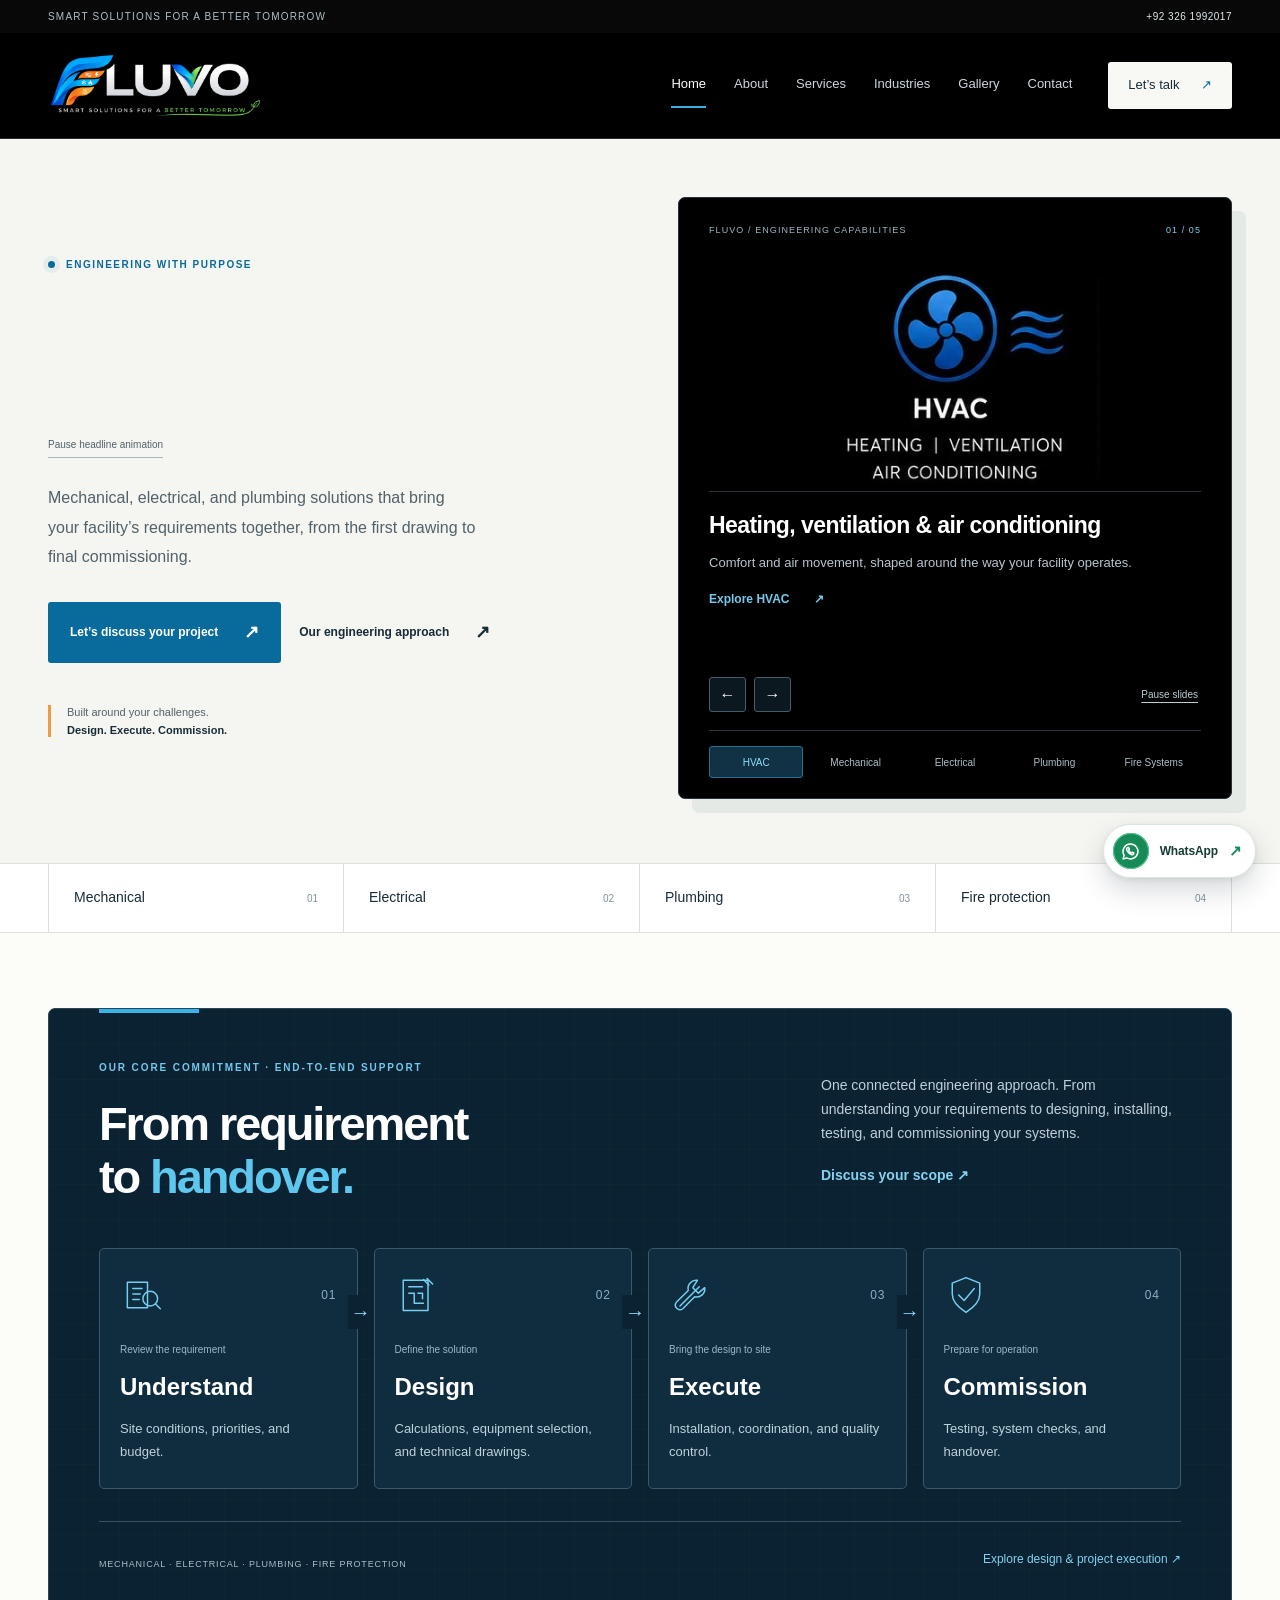
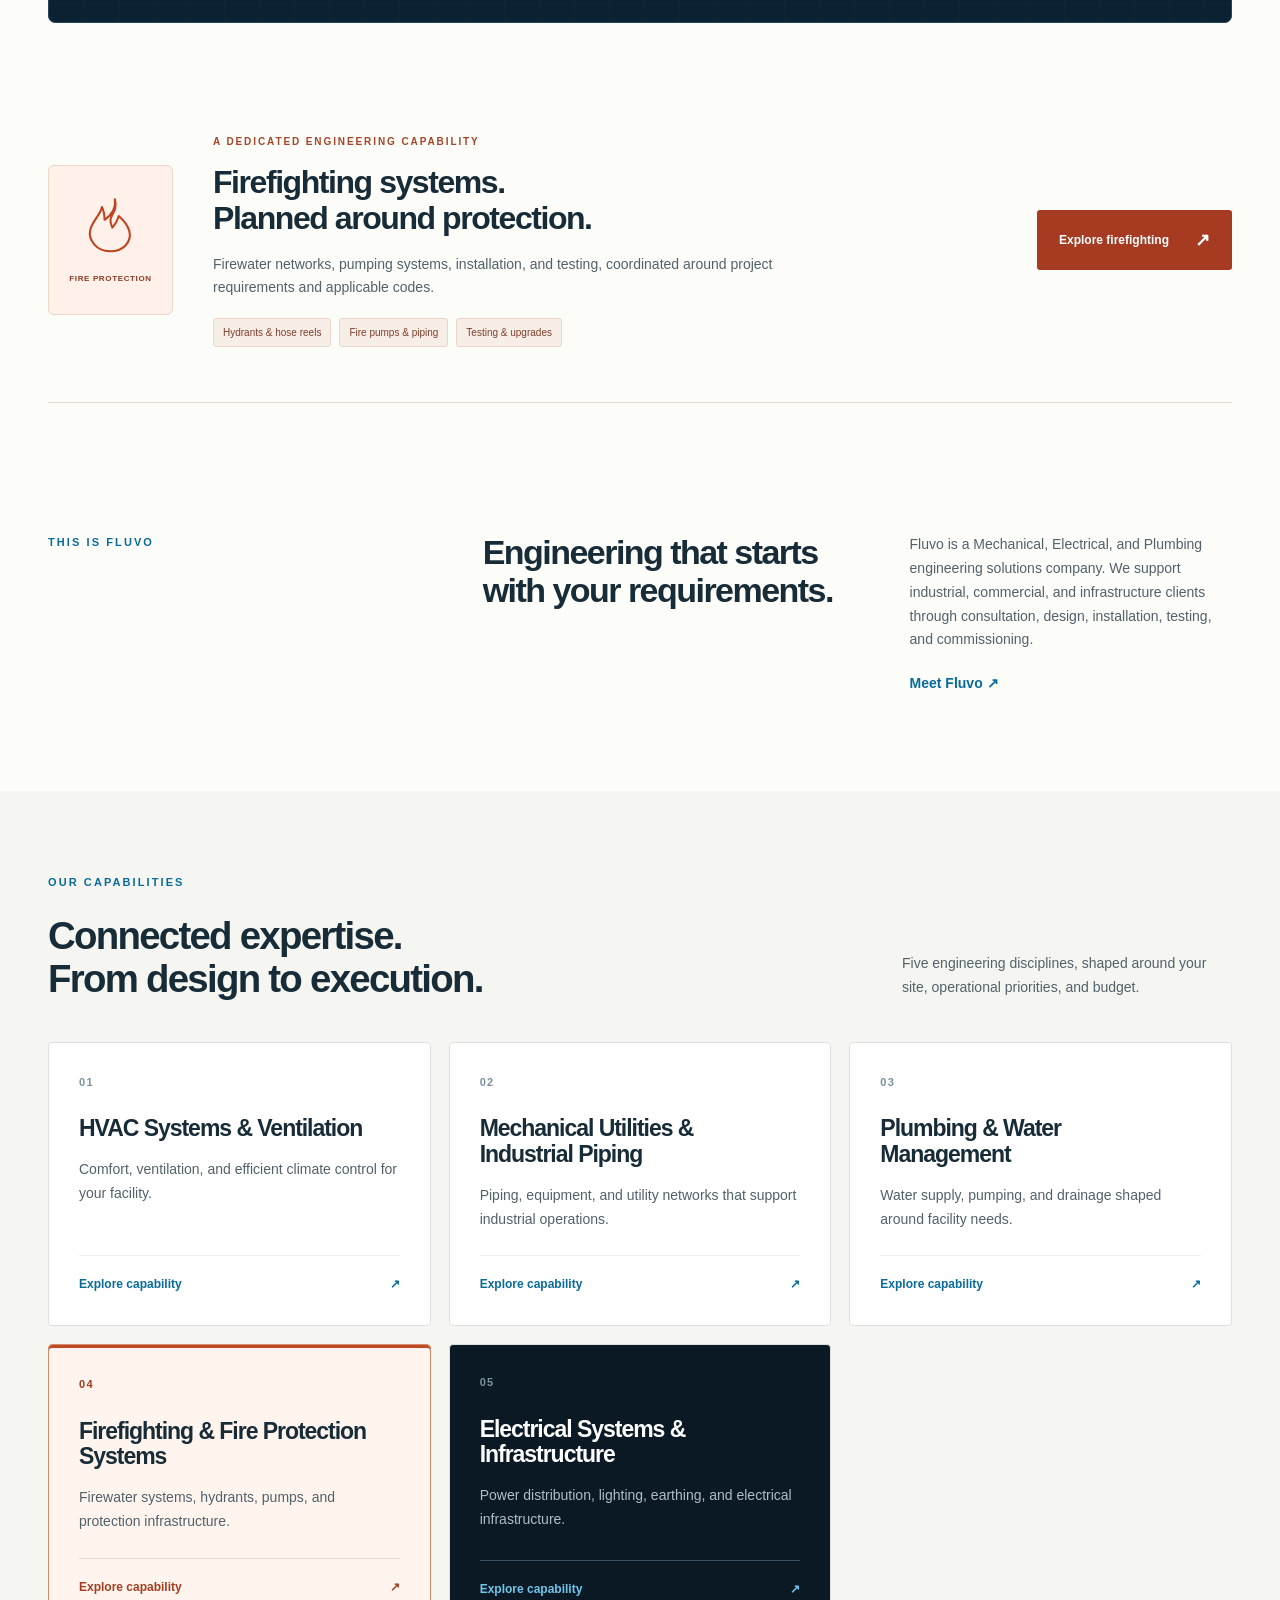
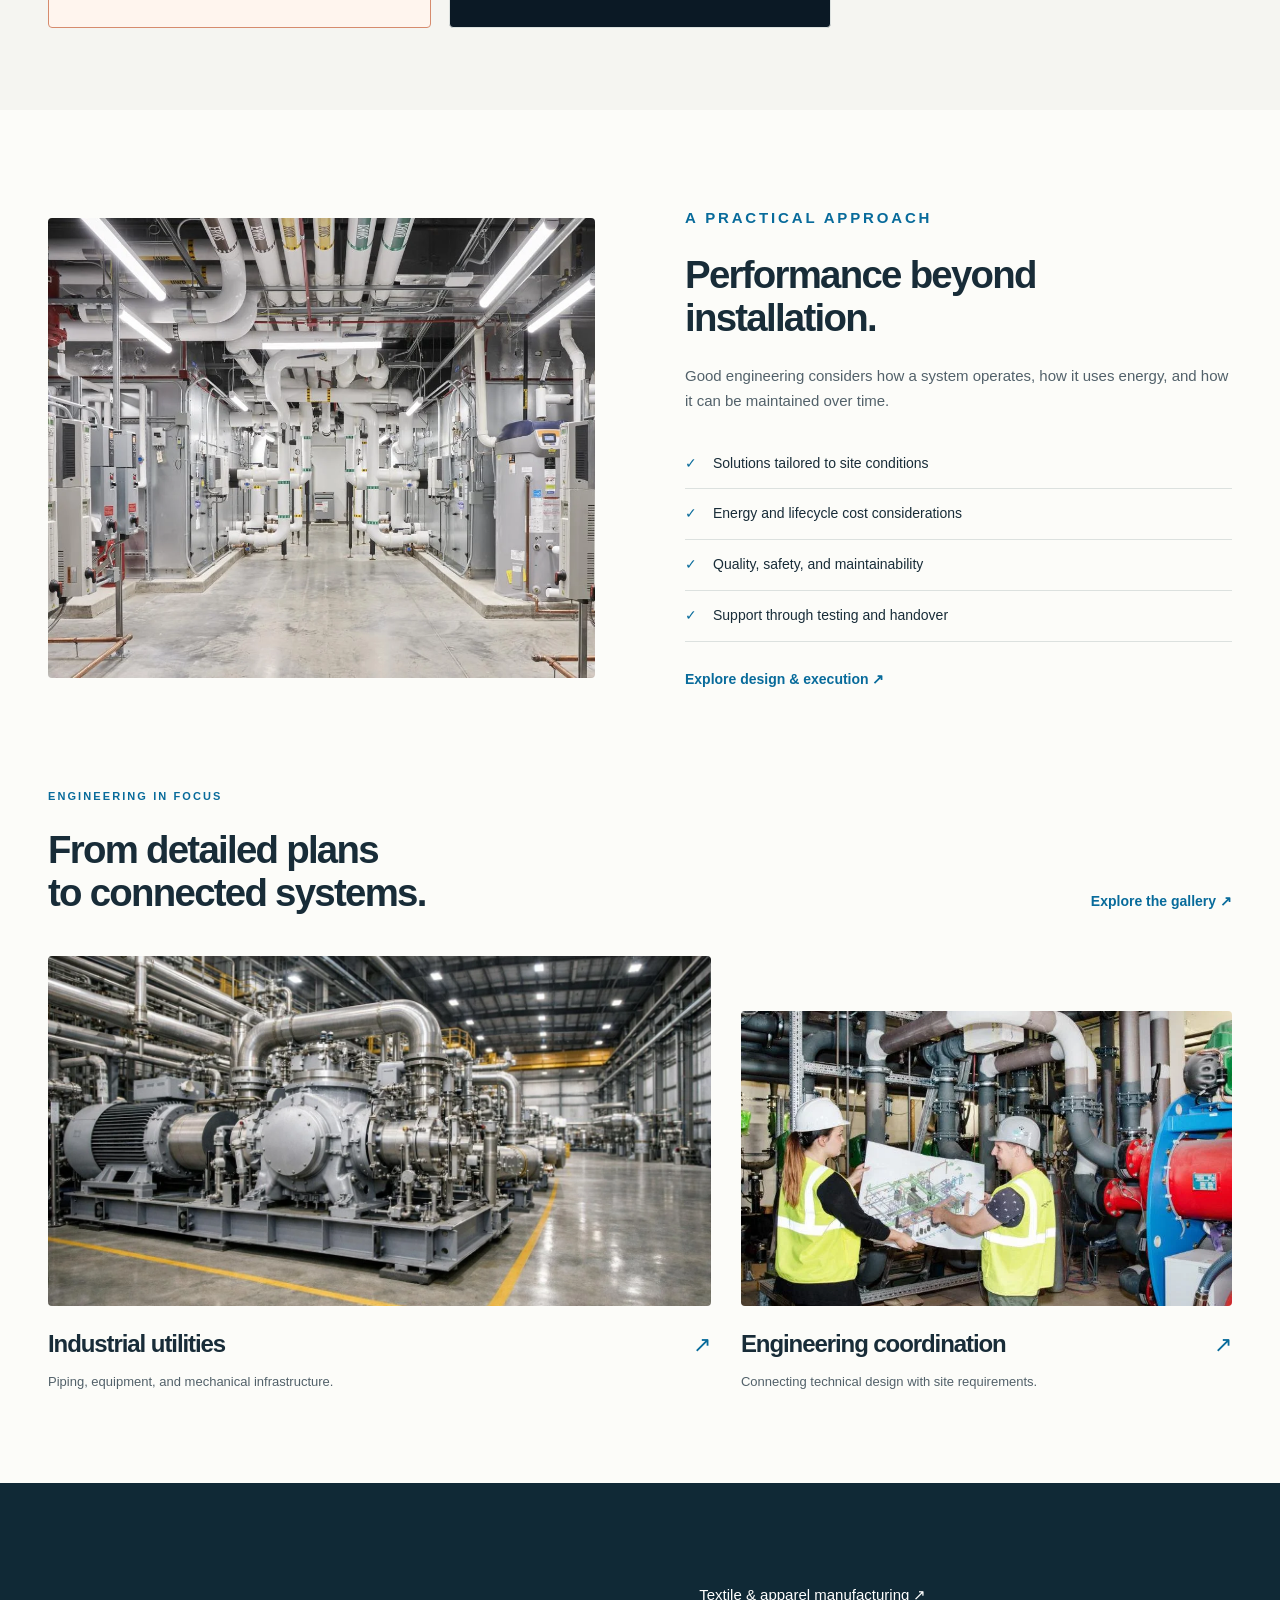
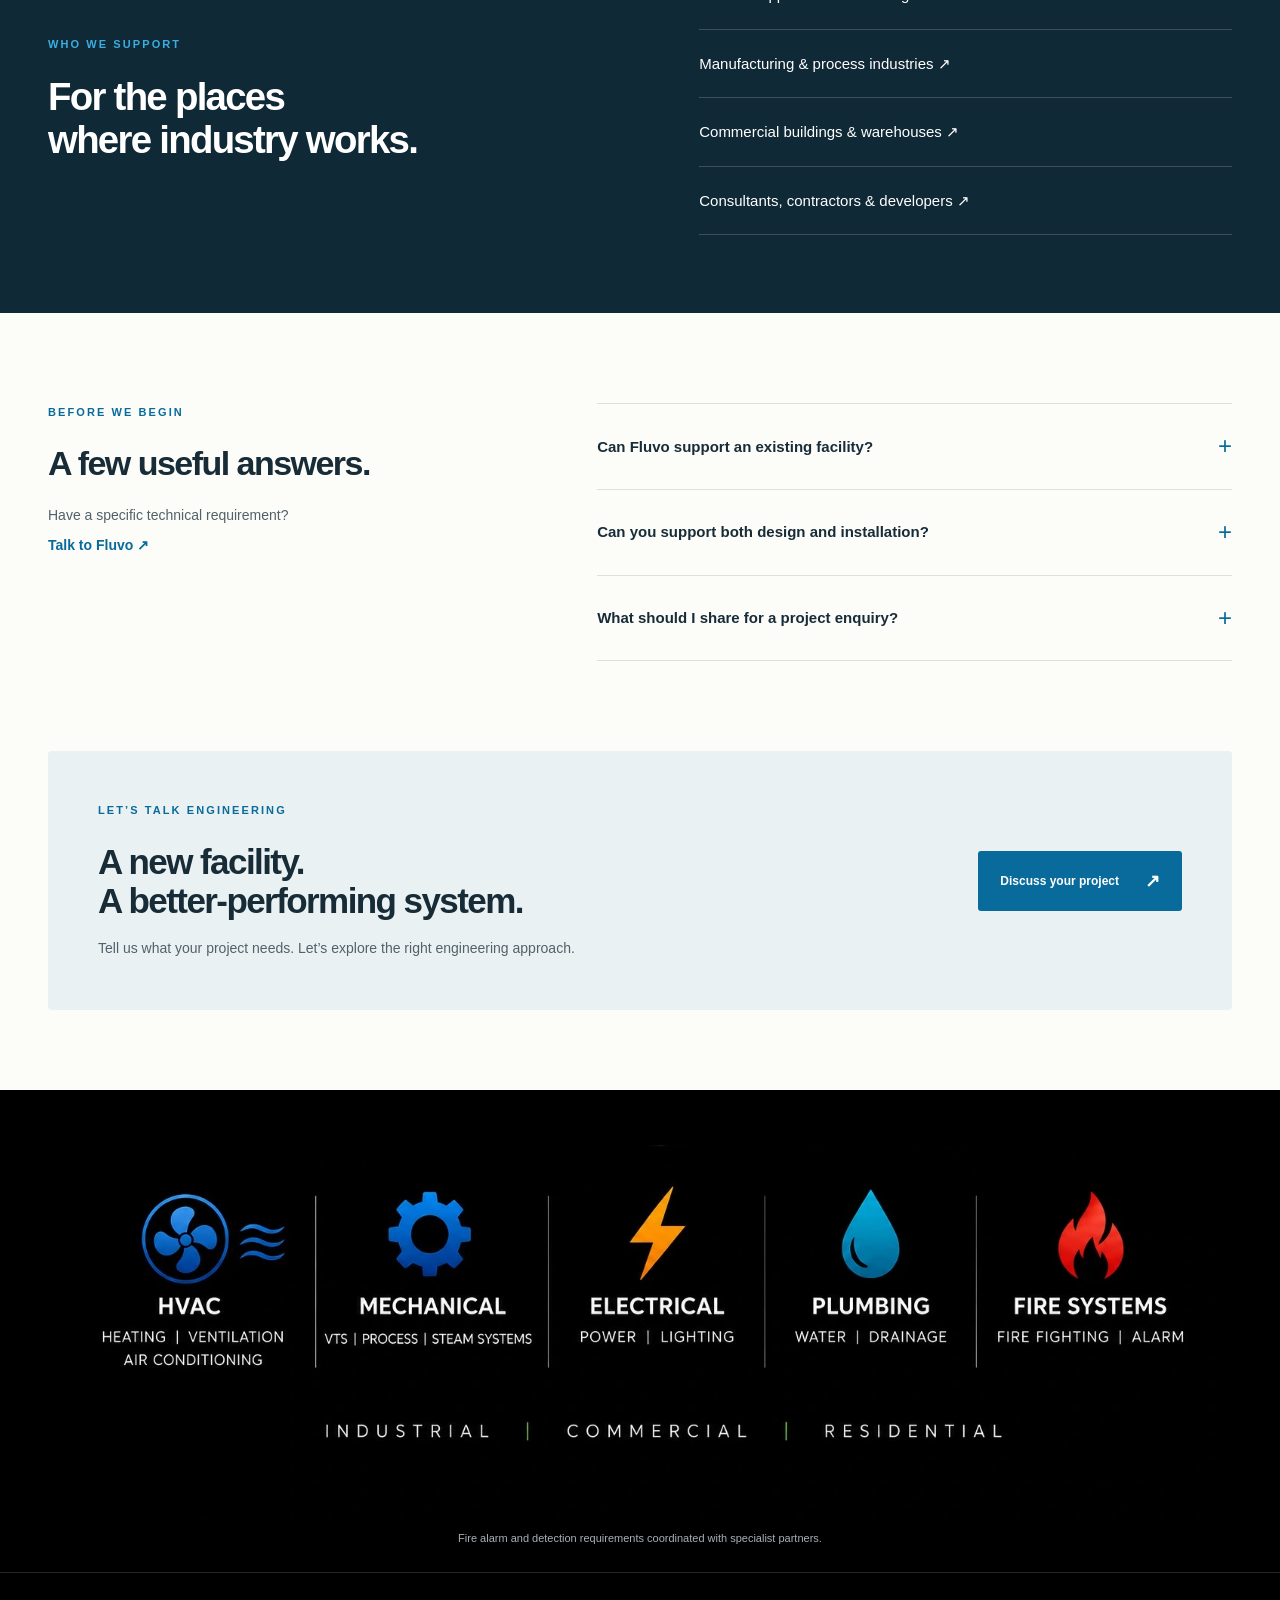
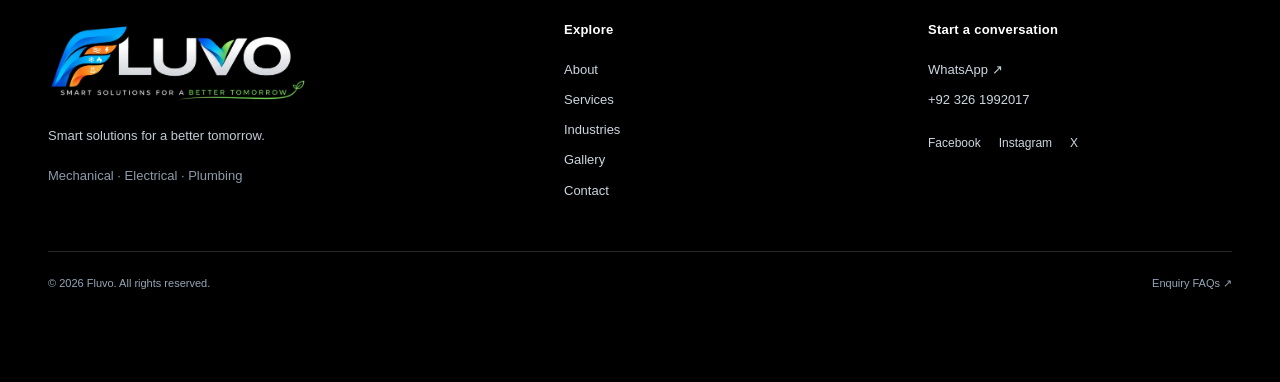
==== commit f7fdfa1e: "Refine floating WhatsApp button" ====
--- a/index.html
+++ b/index.html
@@ -7,4 +7,4 @@
 <section class="process process-priority wrap" id="our-process" aria-labelledby="process-heading"><div class="section-top"><div><p class="eyebrow">OUR CORE COMMITMENT · END-TO-END SUPPORT</p><h2 id="process-heading">From requirement<br>to <em>handover.</em></h2></div><div class="process-intro"><p>One connected engineering approach. From understanding your requirements to designing, installing, testing, and commissioning your systems.</p><a class="text-link" href="contact.html">Discuss your scope ↗</a></div></div><ol><li><div class="process-step-top"><svg viewBox="0 0 48 48" fill="none" stroke="currentColor" stroke-width="1.6" stroke-linecap="round" stroke-linejoin="round" aria-hidden="true"><path d="M8 10h22v28H8zM14 17h10M14 23h8M14 29h7"/><circle cx="33" cy="28" r="8"/><path d="m39 34 5 5"/></svg><span class="step-code">01</span></div><p class="step-caption">Review the requirement</p><strong>Understand</strong><span>Site conditions, priorities, and budget.</span></li><li><div class="process-step-top"><svg viewBox="0 0 48 48" fill="none" stroke="currentColor" stroke-width="1.6" stroke-linecap="round" stroke-linejoin="round" aria-hidden="true"><path d="M9 8h27v33H9zM15 15h15M15 22h6v11h10M25 22h5v6"/><path d="m31 7 6 6M35 6l6 6"/></svg><span class="step-code">02</span></div><p class="step-caption">Define the solution</p><strong>Design</strong><span>Calculations, equipment selection, and technical drawings.</span></li><li><div class="process-step-top"><svg viewBox="0 0 48 48" fill="none" stroke="currentColor" stroke-width="1.6" stroke-linecap="round" stroke-linejoin="round" aria-hidden="true"><path d="m12 36 21-21M31 8a9 9 0 0 0-10 11L8 32a5 5 0 0 0 7 7l13-13A9 9 0 0 0 39 16l-7 6-6-6z"/></svg><span class="step-code">03</span></div><p class="step-caption">Bring the design to site</p><strong>Execute</strong><span>Installation, coordination, and quality control.</span></li><li><div class="process-step-top"><svg viewBox="0 0 48 48" fill="none" stroke="currentColor" stroke-width="1.6" stroke-linecap="round" stroke-linejoin="round" aria-hidden="true"><path d="M24 5 39 11v12c0 9-7 15-15 20C16 38 9 32 9 23V11z"/><path d="m16 24 6 6 11-13"/></svg><span class="step-code">04</span></div><p class="step-caption">Prepare for operation</p><strong>Commission</strong><span>Testing, system checks, and handover.</span></li></ol><div class="process-bottom"><span>MECHANICAL · ELECTRICAL · PLUMBING · FIRE PROTECTION</span><a href="services.html#our-process">Explore design &amp; project execution ↗</a></div></section><section class="fire-feature wrap" aria-labelledby="fire-heading"><div class="fire-symbol"><svg viewBox="0 0 48 48" fill="none" stroke="currentColor" stroke-width="1.6" stroke-linecap="round" stroke-linejoin="round" aria-hidden="true"><path d="M27 4c3 12-7 12-2 22 3-3 4-6 5-9 8 7 12 16 5 23-6 6-18 6-24-1C1 27 16 18 17 10c2 4 2 8 2 10 6-4 9-9 8-16Z"/></svg><span>FIRE PROTECTION</span></div><div class="fire-copy"><p class="eyebrow">A DEDICATED ENGINEERING CAPABILITY</p><h2 id="fire-heading">Firefighting systems.<br>Planned around protection.</h2><p>Firewater networks, pumping systems, installation, and testing, coordinated around project requirements and applicable codes.</p><div class="fire-tags"><span>Hydrants &amp; hose reels</span><span>Fire pumps &amp; piping</span><span>Testing &amp; upgrades</span></div></div><a class="button" href="services.html#service-4">Explore firefighting <span aria-hidden="true">↗</span></a></section><section class="intro-section wrap"><p class="eyebrow">THIS IS FLUVO</p><div><h2>Engineering that starts<br>with your requirements.</h2><p>Fluvo is a Mechanical, Electrical, and Plumbing engineering solutions company. We support industrial, commercial, and infrastructure clients through consultation, design, installation, testing, and commissioning.</p><a class="text-link" href="about.html">Meet Fluvo <span aria-hidden="true">↗</span></a></div></section>
 <section class="services-section"><div class="wrap"><div class="section-top"><div><p class="eyebrow">OUR CAPABILITIES</p><h2>Connected expertise.<br>From design to execution.</h2></div><p>Five engineering disciplines, shaped around your site, operational priorities, and budget.</p></div><div class="services-grid"><a class="service-card " href="services.html#service-1"><span class="card-number">01</span><h3>HVAC Systems &amp; Ventilation</h3><p>Comfort, ventilation, and efficient climate control for your facility.</p><span class="card-link">Explore capability <span aria-hidden="true">↗</span></span></a><a class="service-card " href="services.html#service-2"><span class="card-number">02</span><h3>Mechanical Utilities &amp; Industrial Piping</h3><p>Piping, equipment, and utility networks that support industrial operations.</p><span class="card-link">Explore capability <span aria-hidden="true">↗</span></span></a><a class="service-card " href="services.html#service-3"><span class="card-number">03</span><h3>Plumbing &amp; Water Management</h3><p>Water supply, pumping, and drainage shaped around facility needs.</p><span class="card-link">Explore capability <span aria-hidden="true">↗</span></span></a><a class="service-card fire-card" href="services.html#service-4"><span class="card-number">04</span><h3>Firefighting &amp; Fire Protection Systems</h3><p>Firewater systems, hydrants, pumps, and protection infrastructure.</p><span class="card-link">Explore capability <span aria-hidden="true">↗</span></span></a><a class="service-card " href="services.html#service-5"><span class="card-number">05</span><h3>Electrical Systems &amp; Infrastructure</h3><p>Power distribution, lighting, earthing, and electrical infrastructure.</p><span class="card-link">Explore capability <span aria-hidden="true">↗</span></span></a></div></div></section>
 <section class="split-feature wrap"><img src="assets/images/mechanical-plant.webp" alt="Mechanical plant room with coordinated pipework and utility equipment" width="1293" height="860" loading="lazy"><div><p class="eyebrow">A PRACTICAL APPROACH</p><h2>Performance beyond<br>installation.</h2><p>Good engineering considers how a system operates, how it uses energy, and how it can be maintained over time.</p><ul class="check-list"><li>Solutions tailored to site conditions</li><li>Energy and lifecycle cost considerations</li><li>Quality, safety, and maintainability</li><li>Support through testing and handover</li></ul><a class="text-link" href="services.html#our-process">Explore design &amp; execution ↗</a></div></section>
-<section class="gallery-preview wrap"><div class="section-top"><div><p class="eyebrow">ENGINEERING IN FOCUS</p><h2>From detailed plans<br>to connected systems.</h2></div><a class="text-link" href="projects.html">Explore the gallery ↗</a></div><div class="preview-pair"><a href="projects.html"><img src="assets/images/industrial-piping.webp" alt="Industrial piping and plant equipment" width="1376" height="860" loading="lazy"><div><h3>Industrial utilities</h3><span aria-hidden="true">↗</span></div><p>Piping, equipment, and mechanical infrastructure.</p></a><a href="projects.html"><img src="assets/images/engineering-coordination.webp" alt="Engineering drawing review alongside mechanical systems" width="768" height="576" loading="lazy"><div><h3>Engineering coordination</h3><span aria-hidden="true">↗</span></div><p>Connecting technical design with site requirements.</p></a></div></section><section class="industry-band"><div class="wrap section-top"><div><p class="eyebrow">WHO WE SUPPORT</p><h2>For the places<br>where industry works.</h2></div><div class="industry-links"><a href="industries.html#textile">Textile &amp; apparel manufacturing ↗</a><a href="industries.html#manufacturing">Manufacturing &amp; process industries ↗</a><a href="industries.html#commercial">Commercial buildings &amp; warehouses ↗</a><a href="industries.html#partners">Consultants, contractors &amp; developers ↗</a></div></div></section><section class="faq wrap" id="faq"><div><p class="eyebrow">BEFORE WE BEGIN</p><h2>A few useful answers.</h2><p>Have a specific technical requirement?<br><a class="text-link" href="https://wa.me/923261992017?text=Hello%20Fluvo%2C%20I%20would%20like%20to%20discuss%20an%20engineering%20project.">Talk to Fluvo ↗</a></p></div><div class="faq-items"><details><summary>Can Fluvo support an existing facility?<span aria-hidden="true">+</span></summary><p>Yes. Our service scope includes system upgrades, retrofits, troubleshooting, and preventive maintenance.</p></details><details><summary>Can you support both design and installation?<span aria-hidden="true">+</span></summary><p>Fluvo provides support from engineering design and equipment selection through installation, testing, commissioning, and handover. The agreed scope depends on your project requirements.</p></details><details><summary>What should I share for a project enquiry?<span aria-hidden="true">+</span></summary><p>Please share your company name, project location, facility type, required services, and intended timeline. Available drawings or a scope of work help us understand the requirement.</p></details></div></section><section class="cta wrap"><div><p class="eyebrow">LET’S TALK ENGINEERING</p><h2>A new facility.<br>A better-performing system.</h2><p>Tell us what your project needs. Let’s explore the right engineering approach.</p></div><a class="button " href="contact.html">Discuss your project <span aria-hidden="true">↗</span></a></section></main><footer><section class="brand-disciplines" aria-label="Fluvo engineering disciplines"><div class="wrap"><img class="discipline-desktop" src="assets/images/fluvo-disciplines.webp" alt="Fluvo: HVAC, mechanical, electrical, plumbing and fire systems. Industrial, commercial and residential." width="1536" height="512" loading="lazy"><div class="discipline-mobile"><img src="assets/images/brand-hvac.webp" alt="HVAC: heating, ventilation and air conditioning" width="320" height="265" loading="lazy"><img src="assets/images/brand-mechanical.webp" alt="Mechanical: VTS, process and steam systems" width="320" height="265" loading="lazy"><img src="assets/images/brand-electrical.webp" alt="Electrical: power and lighting" width="320" height="265" loading="lazy"><img src="assets/images/brand-plumbing.webp" alt="Plumbing: water and drainage" width="320" height="265" loading="lazy"><img src="assets/images/brand-fire.webp" alt="Fire systems: firefighting and alarm" width="320" height="265" loading="lazy"></div><p class="discipline-markets">INDUSTRIAL <span> / </span> COMMERCIAL <span> / </span> RESIDENTIAL</p><p class="alarm-scope">Fire alarm and detection requirements coordinated with specialist partners.</p></div></section><div class="wrap footer-grid"><div><a class="brand footer-brand" href="index.html"><img src="assets/images/fluvo-logo-current.webp" alt="Fluvo home" width="1300" height="390" loading="lazy"></a><p>Smart solutions for a better tomorrow.</p><p class="muted">Mechanical · Electrical · Plumbing</p></div><div><h2>Explore</h2><a href="about.html">About</a><a href="services.html">Services</a><a href="industries.html">Industries</a><a href="projects.html">Gallery</a><a href="contact.html">Contact</a></div><div><h2>Start a conversation</h2><a href="https://wa.me/923261992017?text=Hello%20Fluvo%2C%20I%20would%20like%20to%20discuss%20an%20engineering%20project.">WhatsApp ↗</a><a href="tel:+923261992017">+92 326 1992017</a><div class="socials"><a href="https://www.facebook.com/share/1EuFLb1oGB/">Facebook</a><a href="https://www.instagram.com/fluvo.pk/">Instagram</a><a href="https://x.com/FLUVO92">X</a></div></div></div><div class="wrap footer-bottom"><span>© <span data-year>2026</span> Fluvo. All rights reserved.</span><a href="contact.html#faq">Enquiry FAQs ↗</a></div></footer><a class="whatsapp" href="https://wa.me/923261992017?text=Hello%20Fluvo%2C%20I%20would%20like%20to%20discuss%20an%20engineering%20project." aria-label="Discuss your project with Fluvo on WhatsApp"><svg viewBox="0 0 24 24" aria-hidden="true"><path d="M20 11.5a8 8 0 0 1-12 7L3 20l1.5-5A8 8 0 1 1 20 11.5Z"/><path d="M8 7c-1 4 2 7 6 8l2-2-3-1-1 1-2-2 1-1-1-3Z"/></svg><span>WhatsApp</span></a></body></html>+<section class="gallery-preview wrap"><div class="section-top"><div><p class="eyebrow">ENGINEERING IN FOCUS</p><h2>From detailed plans<br>to connected systems.</h2></div><a class="text-link" href="projects.html">Explore the gallery ↗</a></div><div class="preview-pair"><a href="projects.html"><img src="assets/images/industrial-piping.webp" alt="Industrial piping and plant equipment" width="1376" height="860" loading="lazy"><div><h3>Industrial utilities</h3><span aria-hidden="true">↗</span></div><p>Piping, equipment, and mechanical infrastructure.</p></a><a href="projects.html"><img src="assets/images/engineering-coordination.webp" alt="Engineering drawing review alongside mechanical systems" width="768" height="576" loading="lazy"><div><h3>Engineering coordination</h3><span aria-hidden="true">↗</span></div><p>Connecting technical design with site requirements.</p></a></div></section><section class="industry-band"><div class="wrap section-top"><div><p class="eyebrow">WHO WE SUPPORT</p><h2>For the places<br>where industry works.</h2></div><div class="industry-links"><a href="industries.html#textile">Textile &amp; apparel manufacturing ↗</a><a href="industries.html#manufacturing">Manufacturing &amp; process industries ↗</a><a href="industries.html#commercial">Commercial buildings &amp; warehouses ↗</a><a href="industries.html#partners">Consultants, contractors &amp; developers ↗</a></div></div></section><section class="faq wrap" id="faq"><div><p class="eyebrow">BEFORE WE BEGIN</p><h2>A few useful answers.</h2><p>Have a specific technical requirement?<br><a class="text-link" href="https://wa.me/923261992017?text=Hello%20Fluvo%2C%20I%20would%20like%20to%20discuss%20an%20engineering%20project.">Talk to Fluvo ↗</a></p></div><div class="faq-items"><details><summary>Can Fluvo support an existing facility?<span aria-hidden="true">+</span></summary><p>Yes. Our service scope includes system upgrades, retrofits, troubleshooting, and preventive maintenance.</p></details><details><summary>Can you support both design and installation?<span aria-hidden="true">+</span></summary><p>Fluvo provides support from engineering design and equipment selection through installation, testing, commissioning, and handover. The agreed scope depends on your project requirements.</p></details><details><summary>What should I share for a project enquiry?<span aria-hidden="true">+</span></summary><p>Please share your company name, project location, facility type, required services, and intended timeline. Available drawings or a scope of work help us understand the requirement.</p></details></div></section><section class="cta wrap"><div><p class="eyebrow">LET’S TALK ENGINEERING</p><h2>A new facility.<br>A better-performing system.</h2><p>Tell us what your project needs. Let’s explore the right engineering approach.</p></div><a class="button " href="contact.html">Discuss your project <span aria-hidden="true">↗</span></a></section></main><footer><section class="brand-disciplines" aria-label="Fluvo engineering disciplines"><div class="wrap"><img class="discipline-desktop" src="assets/images/fluvo-disciplines.webp" alt="Fluvo: HVAC, mechanical, electrical, plumbing and fire systems. Industrial, commercial and residential." width="1536" height="512" loading="lazy"><div class="discipline-mobile"><img src="assets/images/brand-hvac.webp" alt="HVAC: heating, ventilation and air conditioning" width="320" height="265" loading="lazy"><img src="assets/images/brand-mechanical.webp" alt="Mechanical: VTS, process and steam systems" width="320" height="265" loading="lazy"><img src="assets/images/brand-electrical.webp" alt="Electrical: power and lighting" width="320" height="265" loading="lazy"><img src="assets/images/brand-plumbing.webp" alt="Plumbing: water and drainage" width="320" height="265" loading="lazy"><img src="assets/images/brand-fire.webp" alt="Fire systems: firefighting and alarm" width="320" height="265" loading="lazy"></div><p class="discipline-markets">INDUSTRIAL <span> / </span> COMMERCIAL <span> / </span> RESIDENTIAL</p><p class="alarm-scope">Fire alarm and detection requirements coordinated with specialist partners.</p></div></section><div class="wrap footer-grid"><div><a class="brand footer-brand" href="index.html"><img src="assets/images/fluvo-logo-current.webp" alt="Fluvo home" width="1300" height="390" loading="lazy"></a><p>Smart solutions for a better tomorrow.</p><p class="muted">Mechanical · Electrical · Plumbing</p></div><div><h2>Explore</h2><a href="about.html">About</a><a href="services.html">Services</a><a href="industries.html">Industries</a><a href="projects.html">Gallery</a><a href="contact.html">Contact</a></div><div><h2>Start a conversation</h2><a href="https://wa.me/923261992017?text=Hello%20Fluvo%2C%20I%20would%20like%20to%20discuss%20an%20engineering%20project.">WhatsApp ↗</a><a href="tel:+923261992017">+92 326 1992017</a><div class="socials"><a href="https://www.facebook.com/share/1EuFLb1oGB/">Facebook</a><a href="https://www.instagram.com/fluvo.pk/">Instagram</a><a href="https://x.com/FLUVO92">X</a></div></div></div><div class="wrap footer-bottom"><span>© <span data-year>2026</span> Fluvo. All rights reserved.</span><a href="contact.html#faq">Enquiry FAQs ↗</a></div></footer><a class="whatsapp" href="https://wa.me/923261992017?text=Hello%20Fluvo%2C%20I%20would%20like%20to%20discuss%20an%20engineering%20project." aria-label="Discuss your project with Fluvo on WhatsApp"><span class="whatsapp-icon" aria-hidden="true"><svg viewBox="0 0 24 24"><path d="M12 3.4a8.5 8.5 0 0 0-7.26 12.92L3.5 20.5l4.32-1.2A8.5 8.5 0 1 0 12 3.4Z"/><path d="M8.4 7.7c-.42.12-.7.56-.8.96-.2.82.12 2.1 1.08 3.48.98 1.42 2.56 2.76 4.03 3.25.68.23 1.38.3 1.9.06.4-.18.94-.72 1.04-1.16l.1-.55-1.9-.88-.48.6c-.17.2-.36.28-.6.2-.6-.18-1.32-.8-1.92-1.6-.56-.76-.9-1.46-.86-1.83.02-.15.1-.27.23-.4l.48-.5-.88-2.04-.61.18Z"/></svg></span><span class="whatsapp-label">WhatsApp</span><span class="whatsapp-arrow" aria-hidden="true">↗</span></a></body></html>
--- a/css/premium.css
+++ b/css/premium.css
@@ -104,7 +104,20 @@
 .cta { background: #eaf1f2; margin-top: 0; padding: 50px; border: 0; border-radius: 4px; }
 .cta h2 { font-size: 35px; }
 .footer-bottom a:hover { color: white; }
-.whatsapp { border-radius: 30px; padding: 12px 18px; }
+.whatsapp {
+  gap: 11px;
+  min-height: 54px;
+  border: 1px solid #dbe6e1;
+  border-radius: 28px;
+  padding: 8px 13px 8px 9px;
+  box-shadow: 0 12px 28px #0718212b, 0 2px 6px #07182112;
+}
+.whatsapp-icon { display: grid; place-items: center; width: 36px; height: 36px; border-radius: 50%; background: #168b58; box-shadow: inset 0 0 0 1px #5ec798; }
+.whatsapp svg { width: 21px; height: 21px; stroke: #fff; stroke-width: 1.7; stroke-linecap: round; stroke-linejoin: round; }
+.whatsapp-label { letter-spacing: -.01em; }
+.whatsapp-arrow { color: #168b58; font-size: 15px; font-weight: 700; transition: transform .2s ease; }
+.whatsapp:hover { background: #fff; border-color: #a5d9c0; box-shadow: 0 15px 32px #07182133, 0 2px 6px #07182112; transform: translateY(-2px); }
+.whatsapp:hover .whatsapp-arrow { transform: translate(2px,-2px); }
 .page-heading { padding-block: 65px; position: relative; }
 .page-heading:after { content: ''; position: absolute; width: 65px; height: 3px; background: var(--blue); bottom: -2px; }
 .page-heading h1 { font-size: clamp(40px,4.5vw,60px); }
